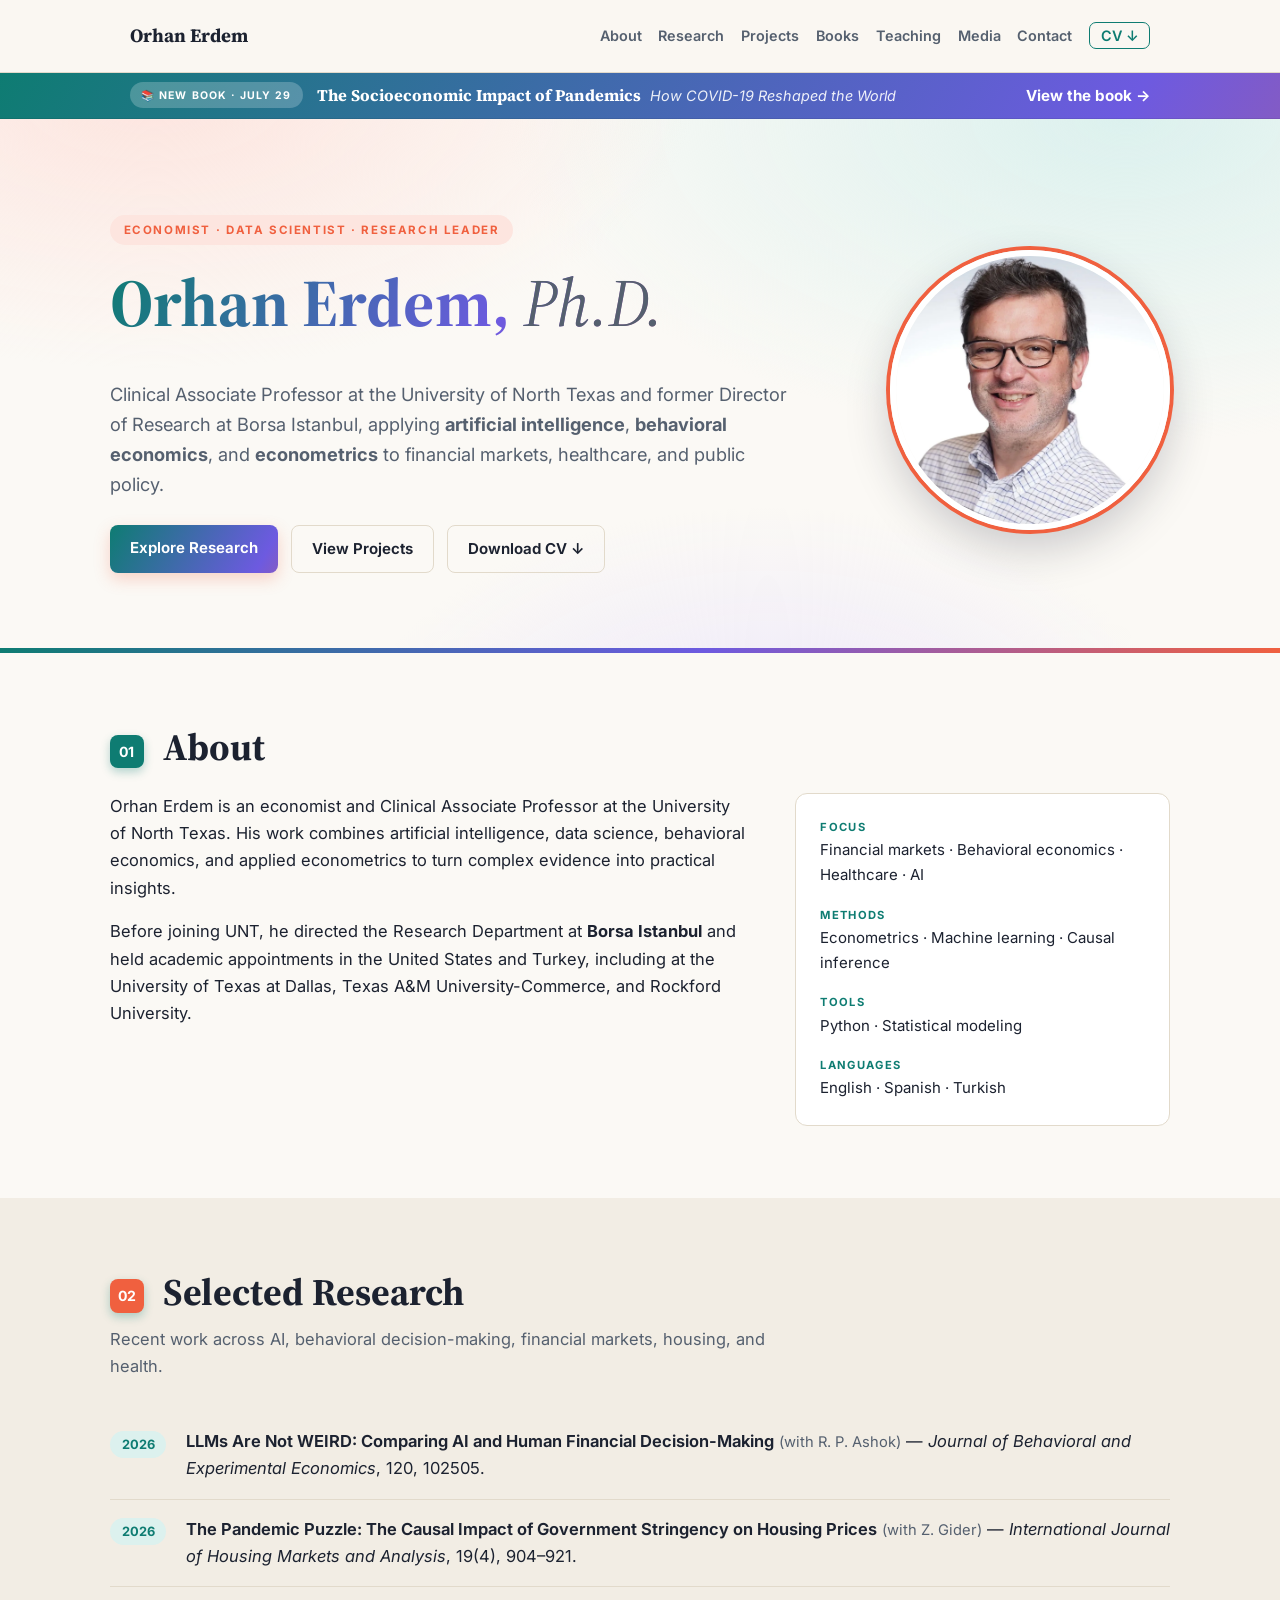
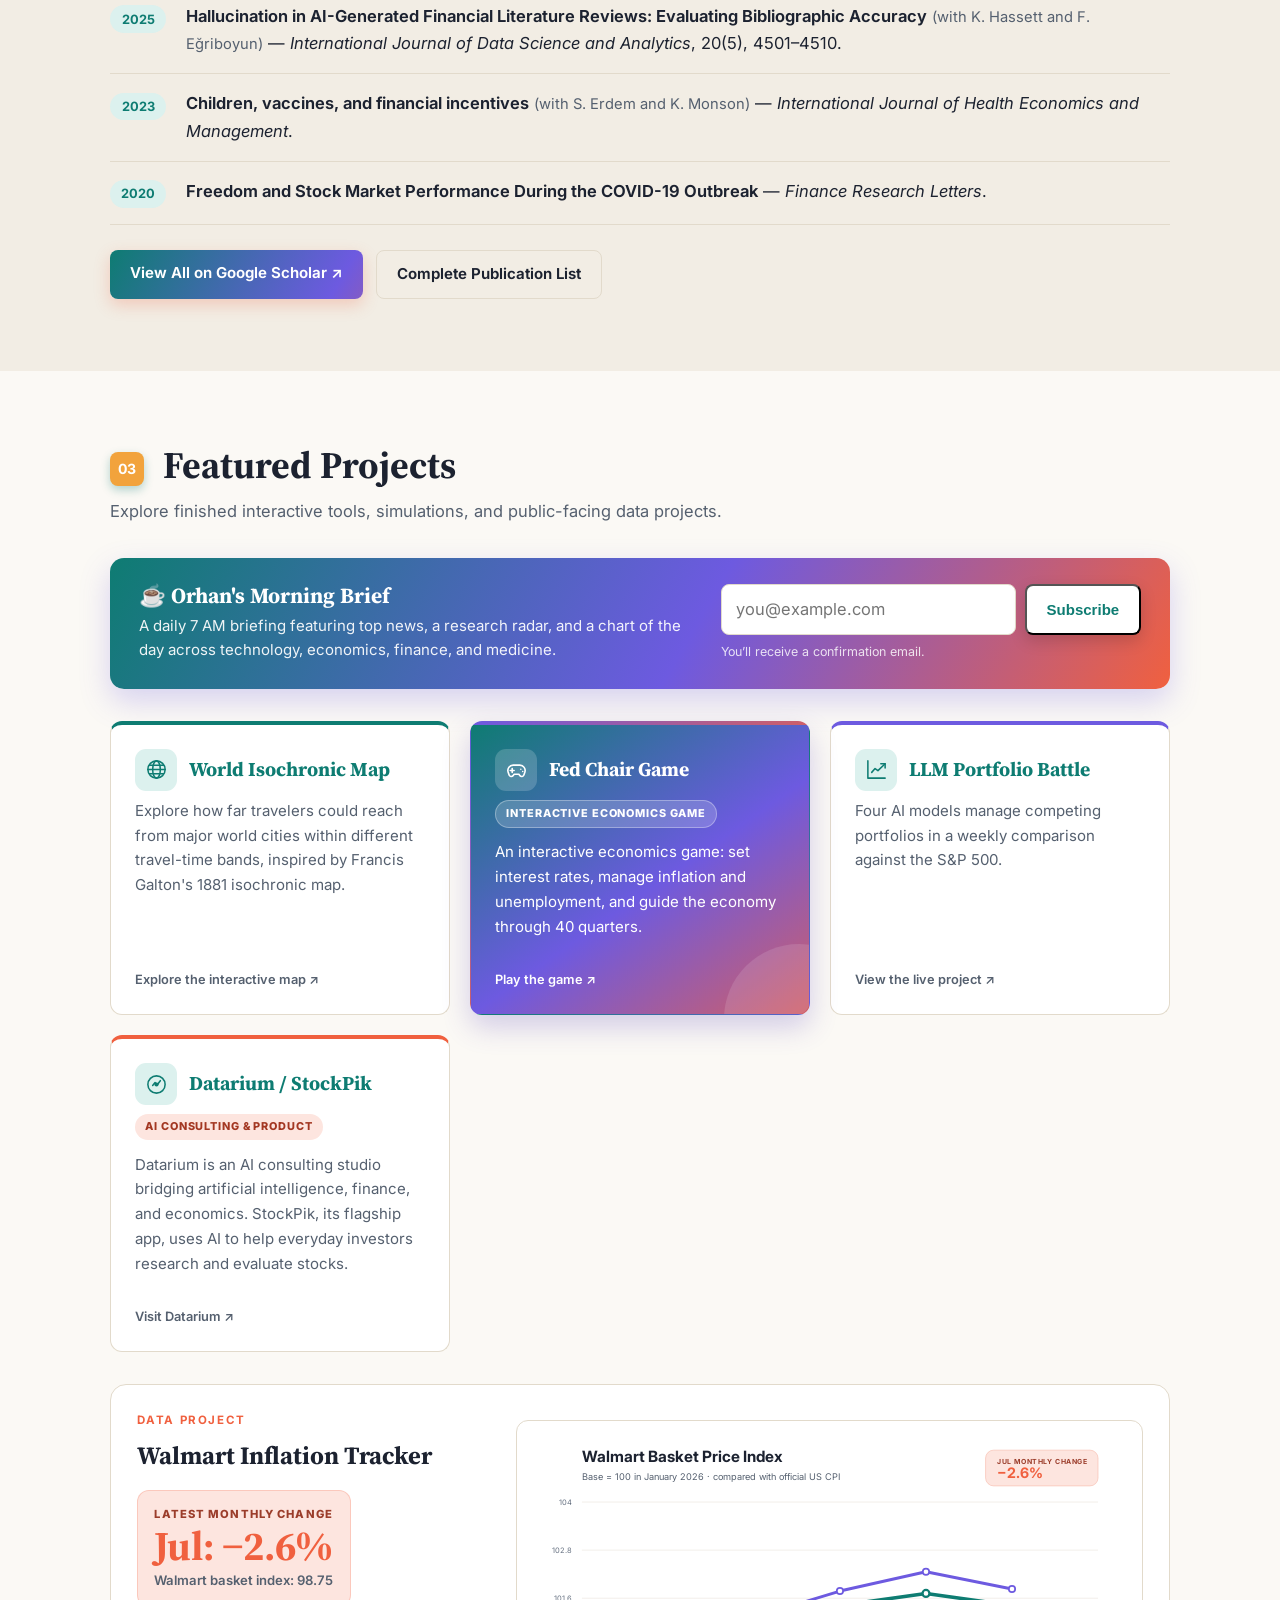
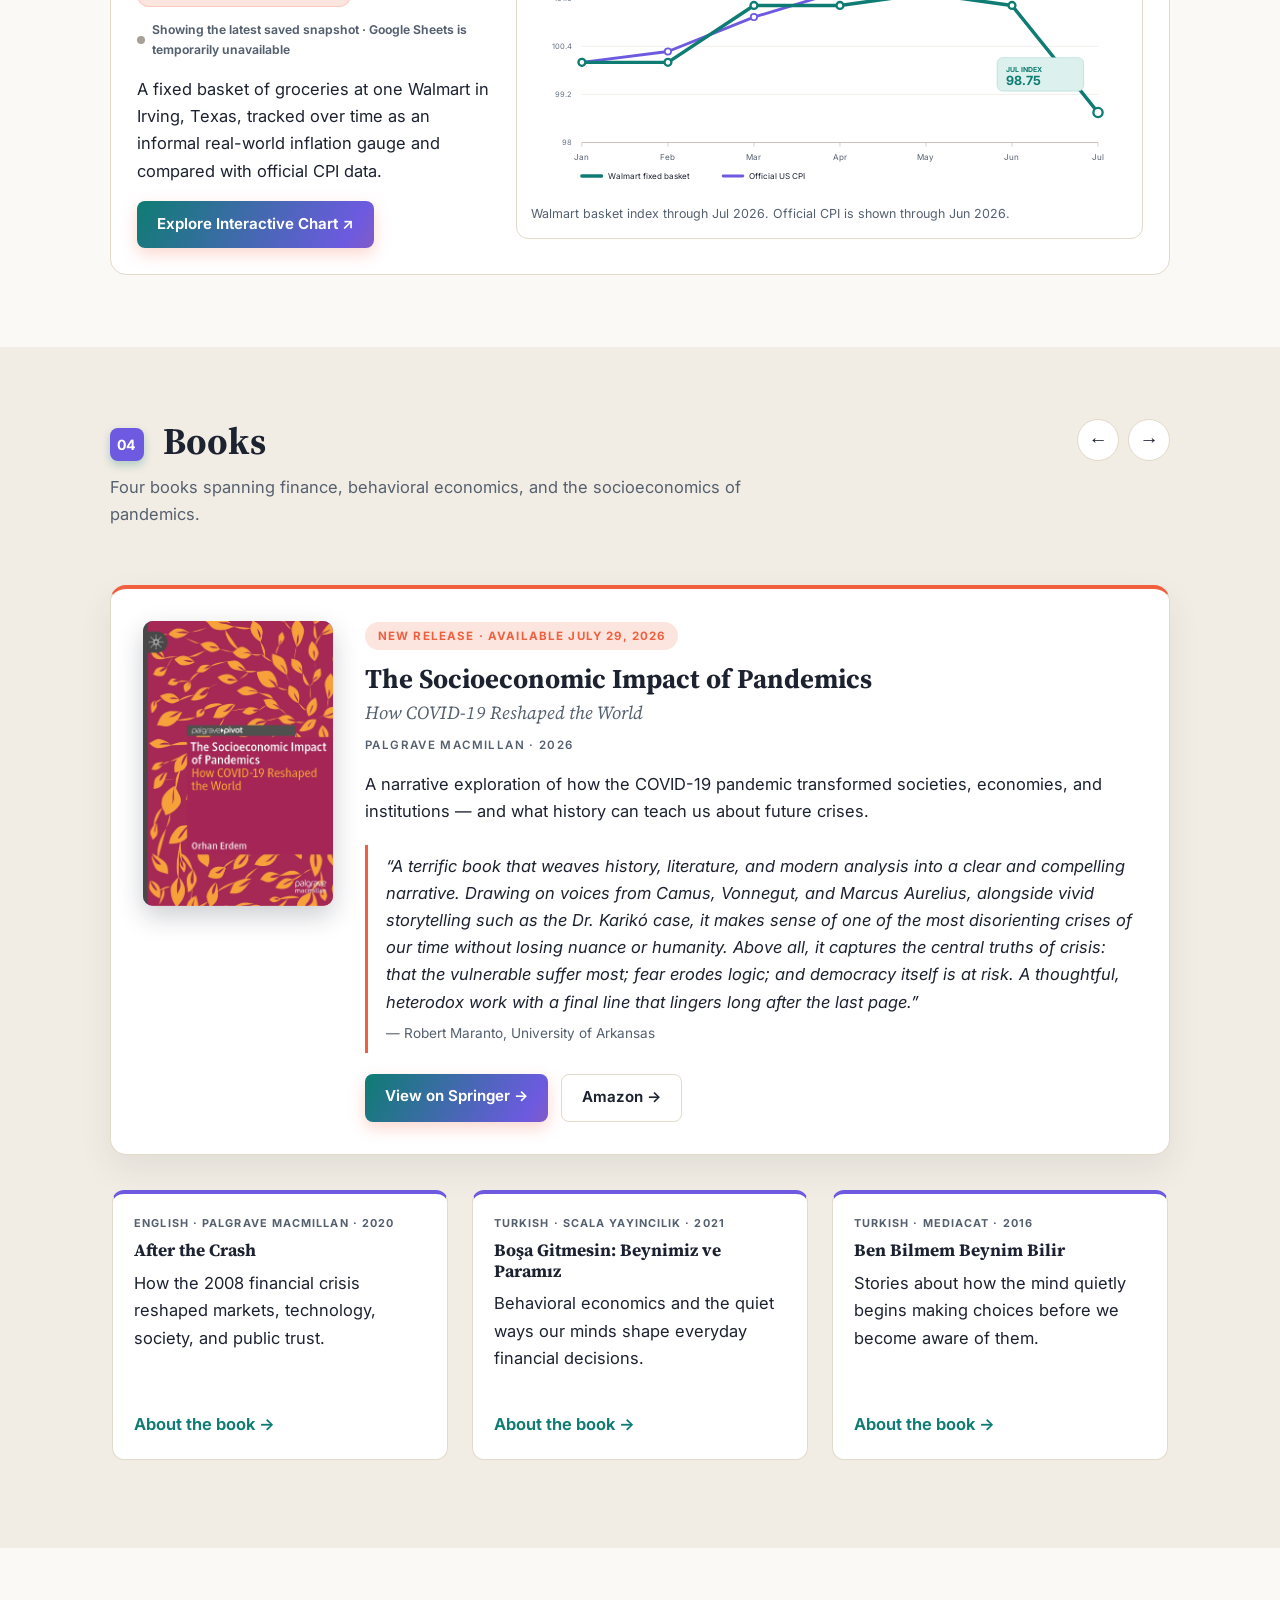
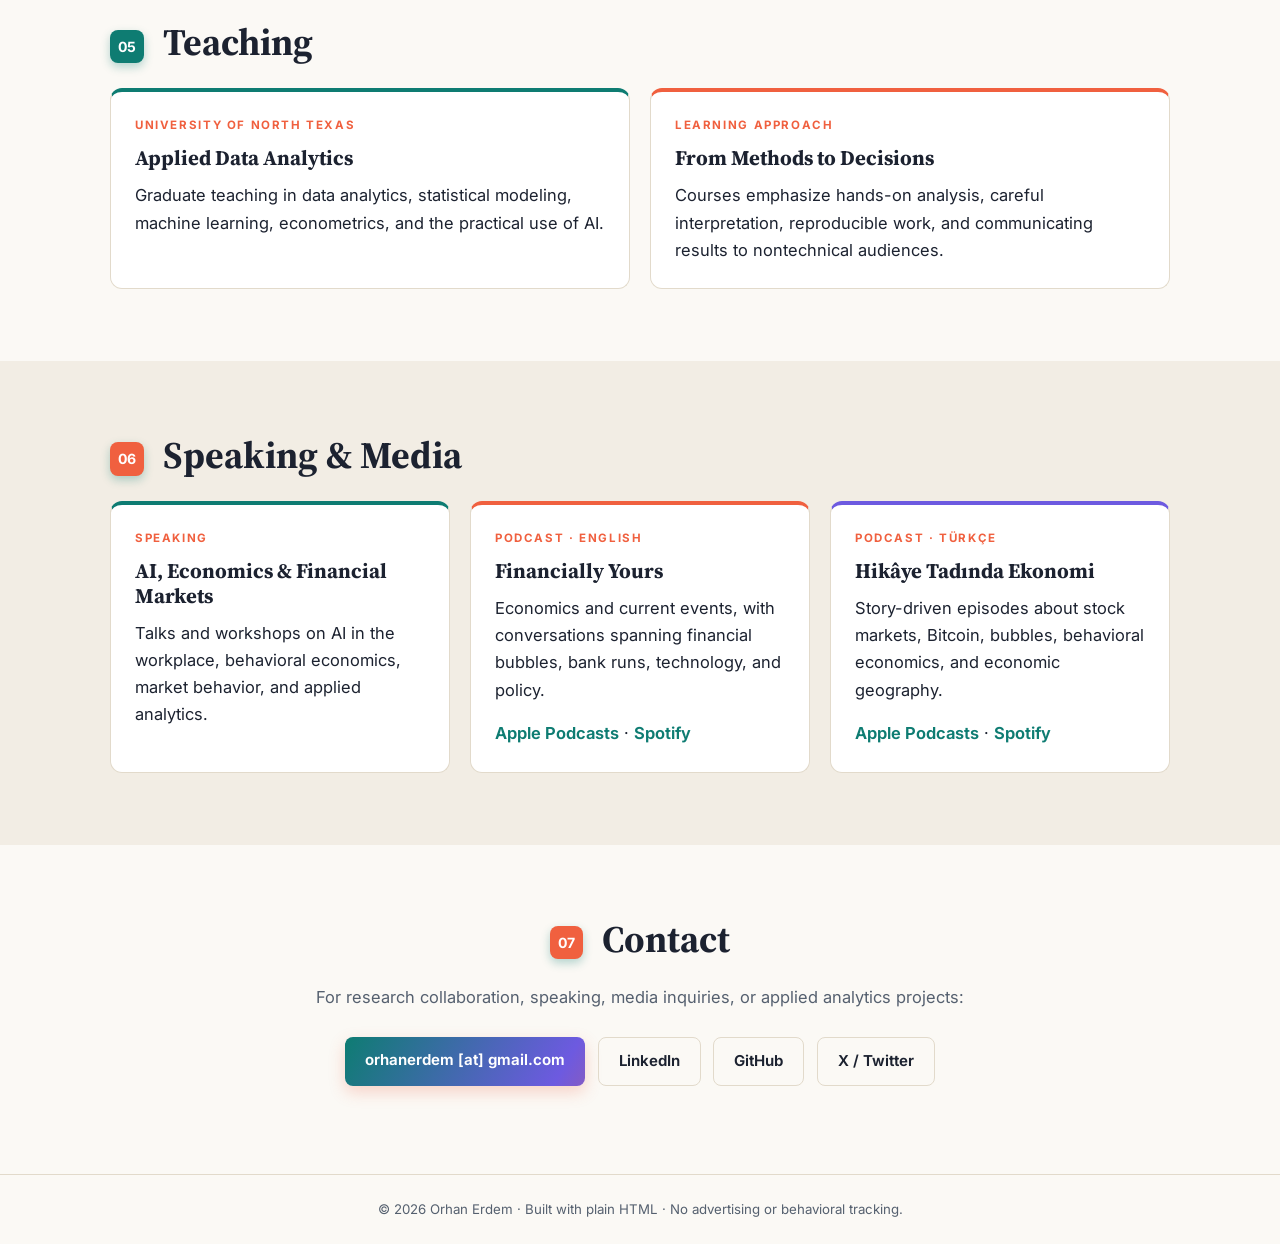
==== index.html @ 0d40e390 "Update index.html" ====
<!DOCTYPE html>

<html lang="en">
<head>
<meta charset="utf-8"/>
<meta content="width=device-width, initial-scale=1.0" name="viewport"/>
<title>Orhan Erdem, Ph.D. | Economist, Data Scientist &amp; Research Leader</title>
<meta content="Orhan Erdem is a Clinical Associate Professor at the University of North Texas and former Director of Research at Borsa Istanbul, applying data science, AI, and behavioral economics to financial markets, healthcare, and public policy." name="description"/>
<link href="https://proforhan.github.io/" rel="canonical"/>
<link href="favicon.svg" rel="icon" type="image/svg+xml"/>
<meta content="#0e7c72" name="theme-color"/>
<!-- Open Graph -->
<meta content="website" property="og:type"/>
<meta content="https://proforhan.github.io/" property="og:url"/>
<meta content="Orhan Erdem, Ph.D. — Economist, Data Scientist &amp; Research Leader" property="og:title"/>
<meta content="New book, The Socioeconomic Impact of Pandemics: How COVID-19 Reshaped the World (Palgrave Macmillan, July 2026). Economist and Clinical Associate Professor at the University of North Texas working across AI, behavioral economics, and financial markets." property="og:description"/>
<meta content="https://proforhan.github.io/images/og-card.jpg" property="og:image"/>
<meta content="1200" property="og:image:width"/>
<meta content="630" property="og:image:height"/>
<meta content="Book cover: The Socioeconomic Impact of Pandemics — How COVID-19 Reshaped the World, by Orhan Erdem" property="og:image:alt"/>
<meta content="Orhan Erdem, Ph.D." property="og:site_name"/>
<!-- Twitter -->
<meta content="summary_large_image" name="twitter:card"/>
<meta content="@drorhanerdem" name="twitter:site"/>
<meta content="Orhan Erdem, Ph.D. — Economist, Data Scientist &amp; Research Leader" name="twitter:title"/>
<meta content="New book, The Socioeconomic Impact of Pandemics: How COVID-19 Reshaped the World (Palgrave Macmillan, July 2026)." name="twitter:description"/>
<meta content="https://proforhan.github.io/images/og-card.jpg" name="twitter:image"/>
<link href="https://fonts.googleapis.com" rel="preconnect"/>
<link crossorigin="" href="https://fonts.gstatic.com" rel="preconnect"/>
<link href="https://fonts.googleapis.com/css2?family=Source+Serif+4:ital,opsz,wght@0,8..60,400;0,8..60,600;0,8..60,700;1,8..60,400&amp;family=Inter:wght@400;500;600;700&amp;display=swap" rel="stylesheet"/>
<link href="style.css?v=20260728-3" rel="stylesheet" />
<script data-goatcounter="https://orhanerdem.goatcounter.com/count" async src="//gc.zgo.at/count.js"></script>
<script type="application/ld+json">
{
  "@context": "https://schema.org",
  "@graph": [
    {
      "@type": "Person",
      "@id": "https://proforhan.github.io/#orhan",
      "name": "Orhan Erdem",
      "honorificSuffix": "Ph.D.",
      "jobTitle": "Clinical Associate Professor",
      "worksFor": { "@type": "CollegeOrUniversity", "name": "University of North Texas" },
      "url": "https://proforhan.github.io/",
      "image": "https://proforhan.github.io/images/headshot.jpg",
      "description": "Economist and data scientist working across artificial intelligence, behavioral economics, and financial markets.",
      "knowsAbout": ["Behavioral economics", "Financial markets", "Data science", "Artificial intelligence", "Econometrics", "Real estate finance"],
      "sameAs": [
        "https://www.linkedin.com/in/drorhanerdem",
        "https://x.com/drorhanerdem",
        "https://github.com/proforhan",
        "https://scholar.google.com/citations?hl=en&user=_TPS6coAAAAJ"
      ]
    },
    {
      "@type": "WebSite",
      "@id": "https://proforhan.github.io/#website",
      "url": "https://proforhan.github.io/",
      "name": "Orhan Erdem, Ph.D.",
      "publisher": { "@id": "https://proforhan.github.io/#orhan" }
    },
    {
      "@type": "Book",
      "name": "The Socioeconomic Impact of Pandemics: How COVID-19 Reshaped the World",
      "author": { "@id": "https://proforhan.github.io/#orhan" },
      "publisher": { "@type": "Organization", "name": "Palgrave Macmillan" },
      "datePublished": "2026-07-29",
      "inLanguage": "en",
      "isbn": "9783032241887",
      "url": "https://link.springer.com/book/9783032241887",
      "image": "https://proforhan.github.io/images/cover.webp",
      "sameAs": "https://www.amazon.com/Socioeconomic-Impact-Pandemics-COVID-19-Reshaped/dp/303224188X/"
    }
  ]
}
</script>
</head>
<body>
<a class="skip-link" href="#main-content">Skip to main content</a>
<header class="site-header">
<nav aria-label="Primary navigation" class="nav">
<a class="nav-brand" href="#top">Orhan Erdem</a>
<button aria-controls="primary-nav" aria-expanded="false" aria-label="Open navigation menu" class="nav-toggle" type="button">☰</button>
<ul class="nav-links" id="primary-nav">
<li><a href="#about">About</a></li>
<li><a href="#research">Research</a></li>
<li><a href="#projects">Projects</a></li>
<li><a href="#books">Books</a></li>
<li><a href="#teaching">Teaching</a></li>
<li><a href="#media">Media</a></li>
<li><a href="#contact">Contact</a></li>
<li><a class="nav-cv" href="Orhan-Erdem-CV.pdf" rel="noopener" target="_blank">CV ↓</a></li>
</ul>
</nav>
</header>
<div class="book-banner-bar">
<a class="book-banner" href="#books">
<span class="book-banner-flag">📚 New book · July 29</span>
<span class="book-banner-text">
<strong>The Socioeconomic Impact of Pandemics</strong>
<span class="book-banner-sub">How COVID-19 Reshaped the World</span>
</span>
<span class="book-banner-cta">View the book →</span>
</a>
</div>
<main id="main-content">
<section class="hero" id="top">
<div class="hero-inner">
<div class="hero-text">
<p class="hero-kicker">Economist · Data Scientist · Research Leader</p>
<h1>Orhan Erdem, <span class="phd">Ph.D.</span></h1>
<p class="hero-sub">
            Clinical Associate Professor at the University of North Texas and former Director of Research at Borsa Istanbul, applying <strong>artificial intelligence</strong>, <strong>behavioral economics</strong>, and <strong>econometrics</strong> to financial markets, healthcare, and public policy.
          </p>
<div class="hero-actions">
<a class="btn btn-primary" href="#research">Explore Research</a>
<a class="btn btn-ghost" href="#projects">View Projects</a>
<a class="btn btn-ghost" href="Orhan-Erdem-CV.pdf" rel="noopener" target="_blank">Download CV ↓</a>
</div>
</div>
<picture>
<source srcset="images/headshot.webp" type="image/webp"/>
<img alt="Portrait of Orhan Erdem" class="hero-photo" height="280" onerror="this.style.display='none'" src="images/headshot.jpg" width="280"/>
</picture>
</div>
</section>
<section class="section" id="about">
<div class="section-inner">
<h2><span class="section-num">01</span> About</h2>
<div class="about-grid">
<div class="about-text">
<p>Orhan Erdem is an economist and Clinical Associate Professor at the University of North Texas. His work combines artificial intelligence, data science, behavioral economics, and applied econometrics to turn complex evidence into practical insights.</p>
<p>Before joining UNT, he directed the Research Department at <strong>Borsa Istanbul</strong> and held academic appointments in the United States and Turkey, including at the University of Texas at Dallas, Texas A&amp;M University-Commerce, and Rockford University.</p>
</div>
<aside aria-label="Professional details" class="about-facts">
<div class="fact"><span class="fact-label">Focus</span><span>Financial markets · Behavioral economics · Healthcare · AI</span></div>
<div class="fact"><span class="fact-label">Methods</span><span>Econometrics · Machine learning · Causal inference</span></div>
<div class="fact"><span class="fact-label">Tools</span><span>Python · Statistical modeling</span></div>
<div class="fact"><span class="fact-label">Languages</span><span>English · Spanish · Turkish</span></div>
</aside>
</div>
</div>
</section>
<section class="section section-alt" id="research">
<div class="section-inner">
<h2><span class="section-num">02</span> Selected Research</h2>
<p class="section-lede">Recent work across AI, behavioral decision-making, financial markets, housing, and health.</p>
<ol class="pub-list">
<li><span class="pub-year">2026</span><div><a class="pub-title" href="https://doi.org/10.1016/j.socec.2025.102505" rel="noopener" target="_blank">LLMs Are Not WEIRD: Comparing AI and Human Financial Decision-Making</a> <span class="pub-authors">(with R. P. Ashok)</span> — <em>Journal of Behavioral and Experimental Economics</em>, 120, 102505.</div></li>
<li><span class="pub-year">2026</span><div><a class="pub-title" href="https://doi.org/10.1108/IJHMA-01-2025-0015" rel="noopener" target="_blank">The Pandemic Puzzle: The Causal Impact of Government Stringency on Housing Prices</a> <span class="pub-authors">(with Z. Gider)</span> — <em>International Journal of Housing Markets and Analysis</em>, 19(4), 904–921.</div></li>
<li><span class="pub-year">2025</span><div><a class="pub-title" href="https://link.springer.com/article/10.1007/s41060-025-00731-0" rel="noopener" target="_blank">Hallucination in AI-Generated Financial Literature Reviews: Evaluating Bibliographic Accuracy</a> <span class="pub-authors">(with K. Hassett and F. Eğriboyun)</span> — <em>International Journal of Data Science and Analytics</em>, 20(5), 4501–4510.</div></li>
<li><span class="pub-year">2023</span><div><a class="pub-title" href="https://link.springer.com/article/10.1007/s10754-023-09343-2" rel="noopener" target="_blank">Children, vaccines, and financial incentives</a> <span class="pub-authors">(with S. Erdem and K. Monson)</span> — <em>International Journal of Health Economics and Management</em>.</div></li>
<li><span class="pub-year">2020</span><div><a class="pub-title" href="https://www.sciencedirect.com/science/article/pii/S1544612320306735?via%3Dihub" rel="noopener" target="_blank">Freedom and Stock Market Performance During the COVID-19 Outbreak</a> — <em>Finance Research Letters</em>.</div></li>
</ol>
<div class="section-actions">
<a class="btn btn-primary" href="https://scholar.google.com/citations?hl=en&amp;user=_TPS6coAAAAJ" rel="noopener" target="_blank">View All on Google Scholar ↗</a>
<a class="btn btn-ghost" href="Orhan-Erdem-CV.pdf" rel="noopener" target="_blank">Complete Publication List</a>
</div>
</div>
</section>
<section class="section" id="projects">
<div class="section-inner">
<h2><span class="section-num">03</span> Featured Projects</h2>
<p class="section-lede">Explore finished interactive tools, simulations, and public-facing data projects.</p>
<div class="subscribe-card">
<div class="subscribe-text">
<h3>☕ Orhan's Morning Brief</h3>
<p>A daily 7 AM briefing featuring top news, a research radar, and a chart of the day across technology, economics, finance, and medicine.</p>
</div>
<a class="btn btn-primary" href="mailto:orhanerdem@gmail.com?subject=Subscribe%20to%20Orhan's%20Morning%20Brief" id="subscribe-cta">Subscribe</a>
</div>
<div aria-label="Featured interactive projects" class="repo-grid" id="repo-grid"></div>
<article class="tracker-card" id="walmart">
  <div class="tracker-copy">
    <p class="eyebrow">Data project</p>
    <h3>Walmart Inflation Tracker</h3>

    <div
      id="walmart-result"
      class="tracker-result"
      role="group"
      aria-label="Latest monthly change: July 2026, negative 2.64 percent"
    >
      <span class="tracker-result-label">Latest monthly change</span>
      <strong id="walmart-latest-change">July: −2.6%</strong>
      <span id="walmart-latest-index" class="tracker-result-detail">
        Walmart basket index: 98.75
      </span>
    </div>

    <p
      id="walmart-sync-status"
      class="tracker-sync-status"
      aria-live="polite"
    >
      Loading the latest data from Google Sheets…
    </p>

    <p>
      A fixed basket of groceries at one Walmart in Irving, Texas, tracked over time
      as an informal real-world inflation gauge and compared with official CPI data.
    </p>

    <a
      class="btn btn-primary"
      href="https://docs.google.com/spreadsheets/d/e/2PACX-1vQhdq30a-BoalCItw-ZlbBAHyrrx2US1Lu98C1HMhjFxOuRQVs7cEHi5qe24HvMx83zyEOPzpkRgyO1/pubchart?oid=271917230&amp;format=interactive"
      rel="noopener"
      target="_blank"
    >
      Explore Interactive Chart ↗
    </a>
  </div>

  <figure class="data-card tracker-static-chart">
    <svg id="walmart-chart" class="tracker-chart-svg" xmlns="http://www.w3.org/2000/svg" viewBox="0 0 1040 620" role="img" aria-labelledby="chart-title chart-desc">
<title id="chart-title">Walmart Basket Price Index and US CPI</title>
<desc id="chart-desc">The Walmart basket index is compared with the official US CPI index from January 2026. The Walmart index falls to 98.75 in July, a monthly decline of 2.64 percent.</desc>
<rect width="100%" height="100%" rx="24" fill="#ffffff"/>
<text x="90" y="48" font-family="Inter, Arial, sans-serif" font-size="27" font-weight="700" fill="#1c2230">Walmart Basket Price Index</text>
<text x="90" y="80" font-family="Inter, Arial, sans-serif" font-size="16" fill="#55606f">Base = 100 in January 2026 · compared with official US CPI</text>
<rect x="790" y="28" width="195" height="62" rx="14" fill="#fde5df" stroke="#f7b6a6"/>
<text x="810" y="52" font-family="Inter, Arial, sans-serif" font-size="12" font-weight="700" letter-spacing="1" fill="#9b3d2b">JULY MONTHLY CHANGE</text>
<text x="810" y="77" font-family="Source Serif 4, Georgia, serif" font-size="25" font-weight="700" fill="#f0603f">−2.64%</text>
<line x1="90" y1="535.0" x2="985" y2="535.0" stroke="#e9e3da" stroke-width="1"/>
<text x="72" y="540.0" text-anchor="end" font-family="Inter, Arial, sans-serif" font-size="13" fill="#687383">98</text>
<line x1="90" y1="453.0" x2="985" y2="453.0" stroke="#e9e3da" stroke-width="1"/>
<text x="72" y="458.0" text-anchor="end" font-family="Inter, Arial, sans-serif" font-size="13" fill="#687383">99</text>
<line x1="90" y1="371.0" x2="985" y2="371.0" stroke="#cfc7ba" stroke-width="2"/>
<text x="72" y="376.0" text-anchor="end" font-family="Inter, Arial, sans-serif" font-size="13" fill="#687383">100</text>
<line x1="90" y1="289.0" x2="985" y2="289.0" stroke="#e9e3da" stroke-width="1"/>
<text x="72" y="294.0" text-anchor="end" font-family="Inter, Arial, sans-serif" font-size="13" fill="#687383">101</text>
<line x1="90" y1="207.0" x2="985" y2="207.0" stroke="#e9e3da" stroke-width="1"/>
<text x="72" y="212.0" text-anchor="end" font-family="Inter, Arial, sans-serif" font-size="13" fill="#687383">102</text>
<line x1="90" y1="125.0" x2="985" y2="125.0" stroke="#e9e3da" stroke-width="1"/>
<text x="72" y="130.0" text-anchor="end" font-family="Inter, Arial, sans-serif" font-size="13" fill="#687383">103</text>
<line x1="90.0" y1="535" x2="90.0" y2="542" stroke="#b9b1a6"/>
<text x="90.0" y="565" text-anchor="middle" font-family="Inter, Arial, sans-serif" font-size="14" fill="#55606f">Jan</text>
<line x1="239.2" y1="535" x2="239.2" y2="542" stroke="#b9b1a6"/>
<text x="239.2" y="565" text-anchor="middle" font-family="Inter, Arial, sans-serif" font-size="14" fill="#55606f">Feb</text>
<line x1="388.3" y1="535" x2="388.3" y2="542" stroke="#b9b1a6"/>
<text x="388.3" y="565" text-anchor="middle" font-family="Inter, Arial, sans-serif" font-size="14" fill="#55606f">Mar</text>
<line x1="537.5" y1="535" x2="537.5" y2="542" stroke="#b9b1a6"/>
<text x="537.5" y="565" text-anchor="middle" font-family="Inter, Arial, sans-serif" font-size="14" fill="#55606f">Apr</text>
<line x1="686.7" y1="535" x2="686.7" y2="542" stroke="#b9b1a6"/>
<text x="686.7" y="565" text-anchor="middle" font-family="Inter, Arial, sans-serif" font-size="14" fill="#55606f">May</text>
<line x1="835.8" y1="535" x2="835.8" y2="542" stroke="#b9b1a6"/>
<text x="835.8" y="565" text-anchor="middle" font-family="Inter, Arial, sans-serif" font-size="14" fill="#55606f">Jun</text>
<line x1="985.0" y1="535" x2="985.0" y2="542" stroke="#b9b1a6"/>
<text x="985.0" y="565" text-anchor="middle" font-family="Inter, Arial, sans-serif" font-size="14" fill="#55606f">Jul</text>
<line x1="90" y1="535" x2="985" y2="535" stroke="#aaa197"/>
<path d="M 90.0 371.0 L 239.2 348.9 L 388.3 278.3 L 537.5 225.0 L 686.7 185.7 L 835.8 220.9" fill="none" stroke="#6d5ae0" stroke-width="5" stroke-linecap="round" stroke-linejoin="round"/>
<path d="M 90.0 371.0 L 239.2 371.0 L 388.3 254.6 L 537.5 254.6 L 686.7 230.0 L 835.8 254.6 L 985.0 473.5" fill="none" stroke="#0e7c72" stroke-width="6" stroke-linecap="round" stroke-linejoin="round"/>
<circle cx="90.0" cy="371.0" r="5.5" fill="#fff" stroke="#6d5ae0" stroke-width="3"/>
<circle cx="239.2" cy="348.9" r="5.5" fill="#fff" stroke="#6d5ae0" stroke-width="3"/>
<circle cx="388.3" cy="278.3" r="5.5" fill="#fff" stroke="#6d5ae0" stroke-width="3"/>
<circle cx="537.5" cy="225.0" r="5.5" fill="#fff" stroke="#6d5ae0" stroke-width="3"/>
<circle cx="686.7" cy="185.7" r="5.5" fill="#fff" stroke="#6d5ae0" stroke-width="3"/>
<circle cx="835.8" cy="220.9" r="5.5" fill="#fff" stroke="#6d5ae0" stroke-width="3"/>
<circle cx="90.0" cy="371.0" r="6" fill="#fff" stroke="#0e7c72" stroke-width="4"/>
<circle cx="239.2" cy="371.0" r="6" fill="#fff" stroke="#0e7c72" stroke-width="4"/>
<circle cx="388.3" cy="254.6" r="6" fill="#fff" stroke="#0e7c72" stroke-width="4"/>
<circle cx="537.5" cy="254.6" r="6" fill="#fff" stroke="#0e7c72" stroke-width="4"/>
<circle cx="686.7" cy="230.0" r="6" fill="#fff" stroke="#0e7c72" stroke-width="4"/>
<circle cx="835.8" cy="254.6" r="6" fill="#fff" stroke="#0e7c72" stroke-width="4"/>
<circle cx="985.0" cy="473.5" r="8" fill="#fff" stroke="#0e7c72" stroke-width="4"/>
<line x1="978.0" y1="466.5" x2="910.0" y2="415.5" stroke="#0e7c72" stroke-width="2"/>
<rect x="775.0" y="370.5" width="150" height="58" rx="10" fill="#dcf1ee" stroke="#a4d6d0"/>
<text x="790.0" y="395.5" font-family="Inter, Arial, sans-serif" font-size="12" font-weight="700" fill="#0e7c72">JULY INDEX</text>
<text x="790.0" y="418.5" font-family="Source Serif 4, Georgia, serif" font-size="22" font-weight="700" fill="#0e7c72">98.75</text>
<line x1="90" y1="593" x2="124" y2="593" stroke="#0e7c72" stroke-width="6" stroke-linecap="round"/>
<text x="135" y="598" font-family="Inter, Arial, sans-serif" font-size="14" fill="#1c2230">Walmart fixed basket</text>
<line x1="335" y1="593" x2="369" y2="593" stroke="#6d5ae0" stroke-width="5" stroke-linecap="round"/>
<text x="380" y="598" font-family="Inter, Arial, sans-serif" font-size="14" fill="#1c2230">Official US CPI</text>
<text x="985" y="598" text-anchor="end" font-family="Inter, Arial, sans-serif" font-size="12" fill="#687383">Official CPI available through June</text>
</svg>
    <figcaption id="walmart-chart-caption">
      Walmart basket index versus official CPI. Official CPI is shown through June 2026.
    </figcaption>
  </figure>
</article>
</div>
</section>
<section class="section section-alt" id="books">
<div class="section-inner">
<div class="section-heading-row">
<div>
<h2><span class="section-num">04</span> Books</h2>
<p class="section-lede">Four books spanning finance, behavioral economics, and the socioeconomics of pandemics.</p>
</div>
<div aria-label="Book carousel controls" class="carousel-controls">
<button aria-label="Show previous books" class="carousel-btn" id="books-prev" type="button">←</button>
<button aria-label="Show next books" class="carousel-btn" id="books-next" type="button">→</button>
</div>
</div>
<article class="book-hero" id="book-launch">
<div class="book-hero-cover">
<img alt="Book cover: The Socioeconomic Impact of Pandemics" height="1168" onerror="this.style.display='none'; this.parentElement.classList.add('cover-missing');" src="images/cover.webp" width="827"/>
<span class="cover-fallback">Cover<br/>coming soon</span>
</div>
<div class="book-hero-body">
<p class="book-hero-flag">New release · Available July 29, 2026</p>
<h3 class="book-hero-title">The Socioeconomic Impact of Pandemics</h3>
<p class="book-hero-sub">How COVID-19 Reshaped the World</p>
<p class="book-hero-meta">Palgrave Macmillan · 2026</p>
<p class="book-hero-desc">A narrative exploration of how the COVID-19 pandemic transformed societies, economies, and institutions — and what history can teach us about future crises.</p>
<blockquote class="book-hero-quote">
“A terrific book that weaves history, literature, and modern analysis into a clear and compelling narrative. Drawing on voices from Camus, Vonnegut, and Marcus Aurelius, alongside vivid storytelling such as the Dr. Karikó case, it makes sense of one of the most disorienting crises of our time without losing nuance or humanity. Above all, it captures the central truths of crisis: that the vulnerable suffer most; fear erodes logic; and democracy itself is at risk. A thoughtful, heterodox work with a final line that lingers long after the last page.”
<cite>— Robert Maranto, University of Arkansas</cite>
</blockquote>
<div class="book-hero-actions">
<a class="btn btn-primary" href="https://link.springer.com/book/9783032241887" rel="noopener" target="_blank">View on Springer →</a>
<a class="btn btn-ghost" href="https://www.amazon.com/Socioeconomic-Impact-Pandemics-COVID-19-Reshaped/dp/303224188X/" rel="noopener" target="_blank">Amazon →</a>
</div>
</div>
</article>
<div aria-label="Books by Orhan Erdem" class="book-carousel" id="book-carousel" tabindex="0">
<article class="book-card">
<p class="book-lang">English · Palgrave Macmillan · 2020</p>
<h3>After the Crash</h3>
<p>How the 2008 financial crisis reshaped markets, technology, society, and public trust.</p>
<a class="text-link" href="https://link.springer.com/book/10.1007/978-3-030-43343-7" rel="noopener" target="_blank">About the book →</a>
</article>
<article class="book-card">
<p class="book-lang">Turkish · Scala Yayıncılık · 2021</p>
<h3>Boşa Gitmesin: Beynimiz ve Paramız</h3>
<p>Behavioral economics and the quiet ways our minds shape everyday financial decisions.</p>
<a class="text-link" href="https://www.kitapyurdu.com/kitap/bosa-gitmesin-beynimiz-ve-paramiz/581671.html" rel="noopener" target="_blank">About the book →</a>
</article>
<article class="book-card">
<p class="book-lang">Turkish · MediaCat · 2016</p>
<h3>Ben Bilmem Beynim Bilir</h3>
<p>Stories about how the mind quietly begins making choices before we become aware of them.</p>
<a class="text-link" href="https://www.kitapyurdu.com/kitap/ben-bilmem-beynim-bilir/378238.html" rel="noopener" target="_blank">About the book →</a>
</article>
</div>
</div>
</section>
<section class="section" id="teaching">
<div class="section-inner">
<h2><span class="section-num">05</span> Teaching</h2>
<div class="feature-grid">
<article class="feature-card">
<p class="eyebrow">University of North Texas</p>
<h3>Applied Data Analytics</h3>
<p>Graduate teaching in data analytics, statistical modeling, machine learning, econometrics, and the practical use of AI.</p>
</article>
<article class="feature-card">
<p class="eyebrow">Learning approach</p>
<h3>From Methods to Decisions</h3>
<p>Courses emphasize hands-on analysis, careful interpretation, reproducible work, and communicating results to nontechnical audiences.</p>
</article>
</div>
</div>
</section>
<section class="section section-alt" id="media">
<div class="section-inner">
<h2><span class="section-num">06</span> Speaking &amp; Media</h2>
<div class="feature-grid feature-grid-three">
<article class="feature-card">
<p class="eyebrow">Speaking</p>
<h3>AI, Economics &amp; Financial Markets</h3>
<p>Talks and workshops on AI in the workplace, behavioral economics, market behavior, and applied analytics.</p>
</article>
<article class="feature-card">
<p class="eyebrow">Podcast · English</p>
<h3>Financially Yours</h3>
<p>Economics and current events, with conversations spanning financial bubbles, bank runs, technology, and policy.</p>
<p><a class="text-link" href="https://podcasts.apple.com/us/podcast/financially-yours/id1669079939" rel="noopener" target="_blank">Apple Podcasts</a> · <a class="text-link" href="https://open.spotify.com/show/774xxWK5tZqtGZZ5qH9wdf" rel="noopener" target="_blank">Spotify</a></p>
</article>
<article class="feature-card">
<p class="eyebrow">Podcast · Türkçe</p>
<h3>Hikâye Tadında Ekonomi</h3>
<p>Story-driven episodes about stock markets, Bitcoin, bubbles, behavioral economics, and economic geography.</p>
<p><a class="text-link" href="https://podcasts.apple.com/us/podcast/hik%C3%A2ye-tad%C4%B1nda-ekonomi/id1545020195" rel="noopener" target="_blank">Apple Podcasts</a> · <a class="text-link" href="https://open.spotify.com/show/3VFmas57TCjEBLqHa6nE2p" rel="noopener" target="_blank">Spotify</a></p>
</article>
</div>
</div>
</section>
<section class="section section-contact" id="contact">
<div class="section-inner">
<h2><span class="section-num">07</span> Contact</h2>
<p class="contact-lede">For research collaboration, speaking, media inquiries, or applied analytics projects:</p>
<div class="contact-links">
<a class="btn btn-primary" data-domain="gmail.com" data-user="orhanerdem" id="contact-email">orhanerdem [at] gmail.com</a>
<a class="btn btn-ghost" href="https://www.linkedin.com/in/drorhanerdem" rel="noopener" target="_blank">LinkedIn</a>
<a class="btn btn-ghost" href="https://github.com/proforhan" rel="noopener" target="_blank">GitHub</a>
<a class="btn btn-ghost" href="https://x.com/drorhanerdem" rel="noopener" target="_blank">X / Twitter</a>
</div>
</div>
</section>
</main>
<footer class="site-footer">
<p>© <span id="year"></span> Orhan Erdem · Built with plain HTML · No advertising or behavioral tracking.</p>
</footer>
<script src="script.js?v=20260726-6"></script>
</body>
</html>
---- style.css ----
:root {
  --bg: #fbf9f5;
  --bg-alt: #f2ede4;
  --ink: #1c2230;
  --ink-soft: #55606f;
  --accent: #0e7c72;
  --accent-soft: #dcf1ee;
  --coral: #f0603f;
  --coral-soft: #fde5df;
  --gold: #f2a33c;
  --violet: #6d5ae0;
  --violet-soft: #ece7fb;
  --grad: linear-gradient(120deg, #0e7c72 0%, #6d5ae0 55%, #f0603f 100%);
  --rule: #e2dacb;
  --card: #fff;
  --serif: "Source Serif 4", Georgia, serif;
  --sans: "Inter", -apple-system, "Segoe UI", sans-serif;
  --maxw: 1060px;
  --header-height: 72px;
}

* { box-sizing: border-box; }
html { scroll-behavior: smooth; }
body { margin: 0; font-family: var(--sans); font-size: 16.5px; line-height: 1.65; color: var(--ink); background: var(--bg); }
h1, h2, h3 { font-family: var(--serif); line-height: 1.18; margin: 0 0 .55em; }
a { color: var(--accent); }
p { margin: 0 0 1em; }
section[id] { scroll-margin-top: calc(var(--header-height) + 1rem); }

.skip-link { position: fixed; left: 1rem; top: -5rem; z-index: 100; padding: .7rem 1rem; border-radius: 8px; background: var(--ink); color: white; text-decoration: none; }
.skip-link:focus { top: 1rem; }
:focus-visible { outline: 3px solid var(--gold); outline-offset: 3px; }

.site-header { position: sticky; top: 0; z-index: 50; background: rgba(250,247,242,.94); backdrop-filter: blur(9px); border-bottom: 1px solid var(--rule); }
.nav { max-width: var(--maxw); min-height: var(--header-height); margin: 0 auto; padding: .75rem 1.25rem; display: flex; align-items: center; justify-content: space-between; gap: 1rem; }
.nav-brand { font-family: var(--serif); font-weight: 700; font-size: 1.18rem; color: var(--ink); text-decoration: none; white-space: nowrap; }
.nav-links { display: flex; align-items: center; gap: 1.05rem; list-style: none; margin: 0; padding: 0; }
.nav-links a { color: var(--ink-soft); text-decoration: none; font-size: .9rem; font-weight: 600; }
.nav-links a:hover { color: var(--accent); }
.nav-links a.nav-cv { color: var(--accent); border: 1.5px solid var(--accent); border-radius: 7px; padding: .25rem .65rem; }
.nav-links a.nav-cv:hover { background: var(--accent); color: white; }
.nav-toggle { display: none; background: transparent; border: 1px solid var(--rule); border-radius: 7px; font-size: 1.2rem; padding: .3rem .65rem; cursor: pointer; color: var(--ink); }

.hero { padding: 6rem 1.25rem 5rem; position: relative; overflow: hidden; background: radial-gradient(900px 460px at 12% -5%, var(--coral-soft), transparent 60%), radial-gradient(1000px 520px at 88% 0%, var(--accent-soft), transparent 62%), radial-gradient(700px 420px at 60% 120%, var(--violet-soft), transparent 60%), var(--bg); }
.hero::before { content: ""; position: absolute; inset: auto 0 0; height: 5px; background: var(--grad); }
.hero-inner { max-width: var(--maxw); margin: 0 auto; display: flex; align-items: center; gap: 3.5rem; }
.hero-text { flex: 1; }
.hero-photo { width: 280px; height: 280px; object-fit: cover; border-radius: 50%; border: 6px solid white; box-shadow: 0 0 0 4px var(--coral), 0 18px 45px rgba(28,34,48,.22); flex-shrink: 0; }
.hero-kicker, .eyebrow { text-transform: uppercase; letter-spacing: .14em; font-size: .72rem; font-weight: 700; color: var(--coral); }
.hero-kicker { display: inline-block; background: var(--coral-soft); padding: .35rem .85rem; border-radius: 99px; margin-bottom: 1.1rem; }
.hero h1 { font-size: clamp(2.6rem, 6vw, 4.2rem); font-weight: 700; background: var(--grad); -webkit-background-clip: text; background-clip: text; color: transparent; }
.hero .phd { font-weight: 400; font-style: italic; -webkit-text-fill-color: var(--ink-soft); color: var(--ink-soft); }
.hero-sub { max-width: 680px; font-size: 1.14rem; color: var(--ink-soft); margin-top: 1rem; }
.hero-actions, .section-actions, .contact-links { display: flex; gap: .8rem; flex-wrap: wrap; margin-top: 1.6rem; }

.btn { display: inline-block; padding: .68rem 1.25rem; border-radius: 8px; text-decoration: none; font-weight: 650; font-size: .94rem; transition: transform .15s, box-shadow .15s, background-position .4s; }
.btn:hover { transform: translateY(-2px); }
.btn-primary { background: var(--grad); background-size: 160% 160%; color: white; box-shadow: 0 6px 16px rgba(240,96,63,.25); }
.btn-primary:hover { background-position: 100% 0; box-shadow: 0 10px 25px rgba(109,90,224,.34); }
.btn-ghost { border: 1.5px solid var(--rule); color: var(--ink); background: transparent; }
.btn-ghost:hover { border-color: var(--coral); color: var(--coral); }

.section { padding: 4.5rem 1.25rem; }
.section-alt { background: var(--bg-alt); }
.section-inner { max-width: var(--maxw); margin: 0 auto; }
.section h2 { font-size: clamp(1.75rem, 3.5vw, 2.35rem); margin-bottom: 1.45rem; }
.section-num { display: inline-block; font-family: var(--sans); font-size: .88rem; font-weight: 700; color: white; background: var(--accent); vertical-align: middle; margin-right: .7rem; width: 2.1rem; height: 2.1rem; line-height: 2.1rem; text-align: center; border-radius: 8px; box-shadow: 0 4px 10px rgba(14,124,114,.3); }
#research .section-num, #contact .section-num { background: var(--coral); }
#projects .section-num { background: var(--gold); }
#books .section-num { background: var(--violet); }
#media .section-num { background: var(--coral); }
.section-lede { color: var(--ink-soft); margin-top: -.75rem; margin-bottom: 2rem; max-width: 70ch; }
.text-link { font-weight: 650; text-decoration: none; }
.text-link:hover { text-decoration: underline; }

.about-grid { display: grid; grid-template-columns: 1.7fr 1fr; gap: 3rem; align-items: start; }
.about-facts { background: var(--card); border: 1px solid var(--rule); border-radius: 12px; padding: 1.5rem; display: grid; gap: 1.1rem; }
.fact { display: grid; gap: .12rem; font-size: .94rem; }
.fact-label { text-transform: uppercase; letter-spacing: .12em; font-size: .7rem; font-weight: 700; color: var(--accent); }

.pub-list { list-style: none; margin: 0; padding: 0; }
.pub-list li { display: flex; gap: 1.25rem; padding: 1rem 0; border-bottom: 1px solid var(--rule); align-items: baseline; }
.pub-year { font-weight: 700; color: var(--accent); min-width: 3.5rem; font-size: .8rem; text-align: center; background: var(--accent-soft); border-radius: 99px; padding: .2rem 0; align-self: flex-start; margin-top: .15rem; }
.pub-title { font-weight: 650; }
.pub-authors { color: var(--ink-soft); font-size: .92rem; }

.subscribe-card { display: flex; align-items: center; justify-content: space-between; gap: 1.5rem; flex-wrap: wrap; margin-bottom: 2rem; padding: 1.6rem 1.8rem; border-radius: 14px; color: white; background: var(--grad); box-shadow: 0 12px 30px rgba(109,90,224,.25); }
.subscribe-text { flex: 1; min-width: 250px; }
.subscribe-card h3 { color: white; font-size: 1.35rem; margin-bottom: .3rem; }
.subscribe-card p { color: rgba(255,255,255,.92); margin: 0; font-size: .94rem; }
.subscribe-card .btn-primary { background: white; color: var(--accent); box-shadow: 0 6px 16px rgba(0,0,0,.15); }
.subscribe-cta-wrap { display: flex; flex-direction: column; gap: .45rem; min-width: 250px; }
.subscribe-form { display: flex; gap: .55rem; flex-wrap: wrap; }
.subscribe-form input { flex: 1; min-width: 190px; padding: .68rem .9rem; border-radius: 8px; border: 1px solid var(--rule); font: inherit; }
.subscribe-note { font-size: .78rem !important; color: rgba(255,255,255,.82) !important; }

.repo-grid { display: grid; grid-template-columns: repeat(3, minmax(0, 1fr)); gap: 1.25rem; align-items: stretch; }
.repo-card, .feature-card { background: var(--card); border: 1px solid var(--rule); border-top: 4px solid var(--accent); border-radius: 12px; padding: 1.5rem; color: var(--ink); }
.repo-card { text-decoration: none; display: flex; flex-direction: column; min-width: 0; height: 100%; transition: transform .15s, box-shadow .15s; }
.repo-card:hover { transform: translateY(-3px); box-shadow: 0 10px 26px rgba(31,35,40,.12); }
.repo-card:nth-child(2n) { border-top-color: var(--coral); }
.repo-card:nth-child(3n) { border-top-color: var(--violet); }
.repo-head { display: flex; align-items: center; gap: .75rem; margin-bottom: .5rem; }
.repo-icon { flex-shrink: 0; width: 42px; height: 42px; border-radius: 11px; display: inline-flex; align-items: center; justify-content: center; color: var(--accent); background: var(--accent-soft); }
.repo-icon svg { width: 23px; height: 23px; }
.repo-name { font-family: var(--serif); font-weight: 700; font-size: 1.23rem; color: var(--accent); }
.repo-desc { color: var(--ink-soft); font-size: .94rem; flex: 1; }
.repo-meta { display: flex; gap: 1rem; font-size: .8rem; font-weight: 600; color: var(--ink-soft); margin-top: .9rem; flex-wrap: wrap; }
.project-tag { align-self: flex-start; margin: .05rem 0 .8rem; padding: .25rem .65rem; border-radius: 999px; background: var(--coral-soft); color: #a33722; font-size: .68rem; font-weight: 800; letter-spacing: .08em; text-transform: uppercase; }
.repo-card-game { position: relative; overflow: hidden; border-color: transparent; border-top-color: transparent !important; background: linear-gradient(145deg, #0e7c72 0%, #6d5ae0 55%, #f0603f 115%); box-shadow: 0 12px 28px rgba(83,63,184,.24); }
.repo-card-game::after { content: ""; position: absolute; width: 150px; height: 150px; right: -65px; bottom: -80px; border-radius: 50%; background: rgba(255,255,255,.12); pointer-events: none; }
.repo-card-game:hover { box-shadow: 0 18px 36px rgba(83,63,184,.34); }
.repo-card-game .repo-name, .repo-card-game .repo-desc, .repo-card-game .repo-meta { color: #fff; }
.repo-card-game .repo-icon { color: #fff; background: rgba(255,255,255,.18); }
.repo-card-game .project-tag { color: #fff; background: rgba(255,255,255,.18); border: 1px solid rgba(255,255,255,.32); }

.repo-loading, .repo-error { color: var(--ink-soft); font-style: italic; }

.tracker-card { margin-top: 2rem; padding: 1.6rem; border-radius: 16px; background: var(--card); border: 1px solid var(--rule); display: grid; grid-template-columns: minmax(260px,.85fr) minmax(0,1.5fr); gap: 1.5rem; align-items: center; }
.tracker-copy h3 { font-size: 1.55rem; }

.data-card { margin: 0; padding: .8rem; border-radius: 12px; background: var(--bg-alt); border: 1px solid var(--rule); }


.data-card figcaption { color: var(--ink-soft); font-size: .78rem; margin-top: .45rem; }

.section-heading-row { display: flex; justify-content: space-between; gap: 1rem; align-items: flex-start; }
.carousel-controls { display: flex; gap: .55rem; }
.carousel-btn { width: 42px; height: 42px; border: 1px solid var(--rule); border-radius: 50%; background: var(--card); color: var(--ink); font-size: 1.2rem; cursor: pointer; }
.carousel-btn:hover { border-color: var(--violet); color: var(--violet); }
.book-carousel { display: grid; grid-auto-flow: column; grid-auto-columns: calc((100% - 3rem) / 3); gap: 1.5rem; overflow-x: auto; scroll-snap-type: x mandatory; scrollbar-width: thin; padding: .2rem .15rem 1rem; }
.book-card { scroll-snap-align: start; background: var(--card); border: 1px solid var(--rule); border-top: 4px solid var(--violet); border-radius: 12px; padding: 1.3rem; display: flex; flex-direction: column; min-height: 270px; transition: transform .15s, box-shadow .15s; }
.book-card:hover { transform: translateY(-3px); box-shadow: 0 12px 28px rgba(28,34,48,.1); }
.book-featured { border-top-color: var(--coral); }
.book-card h3 { font-size: 1.08rem; }
.book-lang { text-transform: uppercase; letter-spacing: .1em; font-size: .68rem; font-weight: 700; color: var(--ink-soft); margin-bottom: .45rem; }
.book-card .text-link { margin-top: auto; }

.feature-grid { display: grid; grid-template-columns: repeat(2,1fr); gap: 1.25rem; }
.feature-grid-three { grid-template-columns: repeat(3,1fr); }
.feature-card:nth-child(2) { border-top-color: var(--coral); }
.feature-card:nth-child(3) { border-top-color: var(--violet); }
.feature-card h3 { font-size: 1.3rem; }
.feature-card p:last-child { margin-bottom: 0; }

.section-contact { text-align: center; padding-bottom: 5.5rem; }
.contact-lede { color: var(--ink-soft); }
.contact-links { justify-content: center; }
.site-footer { border-top: 1px solid var(--rule); padding: 1.5rem 1.25rem; text-align: center; font-size: .83rem; color: var(--ink-soft); }
.site-footer p { margin: 0; }

@media (max-width: 980px) {
  .nav-toggle { display: block; }
  .nav-links { display: none; position: absolute; top: 100%; left: 0; right: 0; flex-direction: column; align-items: stretch; gap: 0; background: var(--bg); border-bottom: 1px solid var(--rule); padding: .5rem 1.25rem 1rem; box-shadow: 0 14px 24px rgba(28,34,48,.08); }
  .nav-links.open { display: flex; }
  .nav-links a { display: block; padding: .62rem 0; font-size: 1rem; }
  .nav-links a.nav-cv { border: 0; padding: .62rem 0; }
  .about-grid, .tracker-card { grid-template-columns: 1fr; }
  .repo-grid { grid-template-columns: repeat(2, minmax(0, 1fr)); }
  .feature-grid-three { grid-template-columns: 1fr 1fr; }
  .book-carousel { grid-auto-columns: calc((100% - 1.5rem) / 2); }
}

@media (max-width: 720px) {
  body { font-size: 16px; }
  .hero { padding: 4rem 1.1rem 3.5rem; }
  .hero-inner { flex-direction: column-reverse; align-items: flex-start; gap: 2rem; }
  .hero-photo { width: 165px; height: 165px; }
  .hero-sub { font-size: 1.04rem; }
  .section { padding: 3.6rem 1.1rem; }
  .about-grid, .repo-grid, .feature-grid, .feature-grid-three { grid-template-columns: 1fr; }
  .pub-list li { flex-direction: column; gap: .25rem; }
  .book-carousel { grid-auto-columns: 84%; gap: 1rem; }
  .section-heading-row { align-items: center; }
  .tracker-card { padding: 1.25rem; }
  
  .hero-actions .btn, .section-actions .btn { text-align: center; }
}

@media (max-width: 430px) {
  .hero-actions, .section-actions { flex-direction: column; align-items: stretch; }
  .hero-actions .btn, .section-actions .btn { width: 100%; }
  .subscribe-card { padding: 1.35rem; }
  .subscribe-form { flex-direction: column; }
  .subscribe-form input, .subscribe-form .btn { width: 100%; }
  .book-carousel { grid-auto-columns: 91%; }
  .carousel-controls { display: none; }
  .contact-links { flex-direction: column; align-items: stretch; }
}

@media (prefers-reduced-motion: reduce) {
  html { scroll-behavior: auto; }
  *, *::before, *::after { animation-duration: .01ms !important; animation-iteration-count: 1 !important; transition-duration: .01ms !important; scroll-behavior: auto !important; }
}

/* ===== Walmart static chart ===== */
.tracker-result {
  display: inline-flex;
  flex-direction: column;
  gap: .1rem;
  margin: .35rem 0 1.15rem;
  padding: .9rem 1.05rem;
  border-radius: 12px;
  background: var(--coral-soft);
  border: 1px solid rgba(240,96,63,.22);
}
.tracker-result-label {
  color: #9b3d2b;
  font-size: .7rem;
  font-weight: 800;
  letter-spacing: .1em;
  text-transform: uppercase;
}
.tracker-result strong {
  color: var(--coral);
  font-family: var(--serif);
  font-size: clamp(1.85rem, 4vw, 2.55rem);
  line-height: 1.05;
}
.tracker-result-detail {
  color: var(--ink-soft);
  font-size: .82rem;
  font-weight: 600;
}
.tracker-static-chart {
  overflow: hidden;
  background: #fff;
}
.tracker-static-chart img {
  display: block;
  width: 100%;
  height: auto;
  border-radius: 9px;
}
.tracker-static-chart figcaption {
  padding: .35rem .1rem 0;
}

@media (max-width: 720px) {
  .tracker-result { width: 100%; }
  .tracker-static-chart { padding: .55rem; }
}

/* ===== Walmart live Google Sheets data ===== */
.tracker-result span,
.tracker-result strong {
  display: block;
}

.tracker-sync-status {
  display: inline-flex;
  align-items: center;
  gap: .42rem;
  margin: -.55rem 0 1rem;
  color: var(--ink-soft);
  font-size: .76rem;
  font-weight: 650;
}

.tracker-sync-status::before {
  content: "";
  width: .52rem;
  height: .52rem;
  flex: 0 0 auto;
  border-radius: 50%;
  background: #a7a198;
}

.tracker-sync-status.is-live::before {
  background: #159a7d;
  box-shadow: 0 0 0 4px rgba(21,154,125,.12);
}

.tracker-chart-svg {
  display: block;
  width: 100%;
  height: auto;
  border-radius: 9px;
}

@media (max-width: 720px) {
  .tracker-result strong {
    font-size: 2rem;
  }

  .tracker-sync-status {
    margin-top: -.45rem;
  }
}

/* ===== New-book launch banner ===== */
.book-banner-bar { background: var(--grad); background-size: 160% 160%; border-bottom: 1px solid rgba(0,0,0,.08); }
.book-banner { display: flex; align-items: center; gap: .9rem; flex-wrap: wrap; max-width: var(--maxw); margin: 0 auto; padding: .55rem 1.25rem; color: #fff; text-decoration: none; font-size: .95rem; }
.book-banner-flag { flex-shrink: 0; text-transform: uppercase; letter-spacing: .1em; font-size: .66rem; font-weight: 700; background: rgba(255,255,255,.22); padding: .28rem .7rem; border-radius: 99px; }
.book-banner-text { display: flex; align-items: baseline; gap: .6rem; flex-wrap: wrap; flex: 1; }
.book-banner-text strong { font-family: var(--serif); font-size: 1.02rem; font-weight: 700; }
.book-banner-sub { color: rgba(255,255,255,.9); font-size: .9rem; font-style: italic; }
.book-banner-cta { flex-shrink: 0; font-weight: 700; }
.book-banner:hover .book-banner-cta { text-decoration: underline; }

/* ===== Featured book (launch) ===== */
.book-hero { display: grid; grid-template-columns: 190px 1fr; gap: 2rem; align-items: start; background: var(--card); border: 1px solid var(--rule); border-top: 4px solid var(--coral); border-radius: 16px; padding: 2rem; margin: 1.5rem 0 2rem; box-shadow: 0 14px 34px rgba(28,34,48,.08); }
.book-hero-cover { position: relative; border-radius: 10px; overflow: hidden; aspect-ratio: 2 / 3; background: var(--grad); display: flex; align-items: center; justify-content: center; box-shadow: 0 10px 26px rgba(28,34,48,.22); }
.book-hero-cover img { width: 100%; height: 100%; object-fit: cover; display: block; }
.cover-fallback { display: none; color: #fff; font-family: var(--serif); text-align: center; font-size: 1.05rem; line-height: 1.4; padding: 1rem; }
.book-hero-cover.cover-missing .cover-fallback { display: block; }
.book-hero-flag { display: inline-block; text-transform: uppercase; letter-spacing: .1em; font-size: .72rem; font-weight: 700; color: var(--coral); background: var(--coral-soft); padding: .3rem .8rem; border-radius: 99px; margin-bottom: .8rem; }
.book-hero-title { font-size: 1.7rem; margin-bottom: .15rem; }
.book-hero-sub { font-family: var(--serif); font-style: italic; font-size: 1.15rem; color: var(--ink-soft); margin-bottom: .5rem; }
.book-hero-meta { text-transform: uppercase; letter-spacing: .12em; font-size: .72rem; font-weight: 600; color: var(--ink-soft); margin-bottom: 1rem; }
.book-hero-desc { margin-bottom: 1.2rem; }
.book-hero-quote { margin: 0 0 1.3rem; padding: .5rem 0 .5rem 1.1rem; border-left: 3px solid var(--coral); font-style: italic; }
.book-hero-quote cite { display: block; margin-top: .4rem; font-style: normal; font-size: .85rem; color: var(--ink-soft); }
.book-hero-actions { display: flex; gap: .8rem; flex-wrap: wrap; }

/* ===== Clickable publication titles ===== */
a.pub-title { color: var(--ink); text-decoration: none; background-image: linear-gradient(var(--accent), var(--accent)); background-size: 0% 1.5px; background-position: 0 100%; background-repeat: no-repeat; transition: background-size .2s, color .2s; }
a.pub-title:hover, a.pub-title:focus-visible { color: var(--accent); background-size: 100% 1.5px; }

@media (max-width: 620px) {
  .book-banner-cta { display: none; }
  .book-hero { grid-template-columns: 1fr; }
  .book-hero-cover { max-width: 180px; margin: 0 auto; }
}
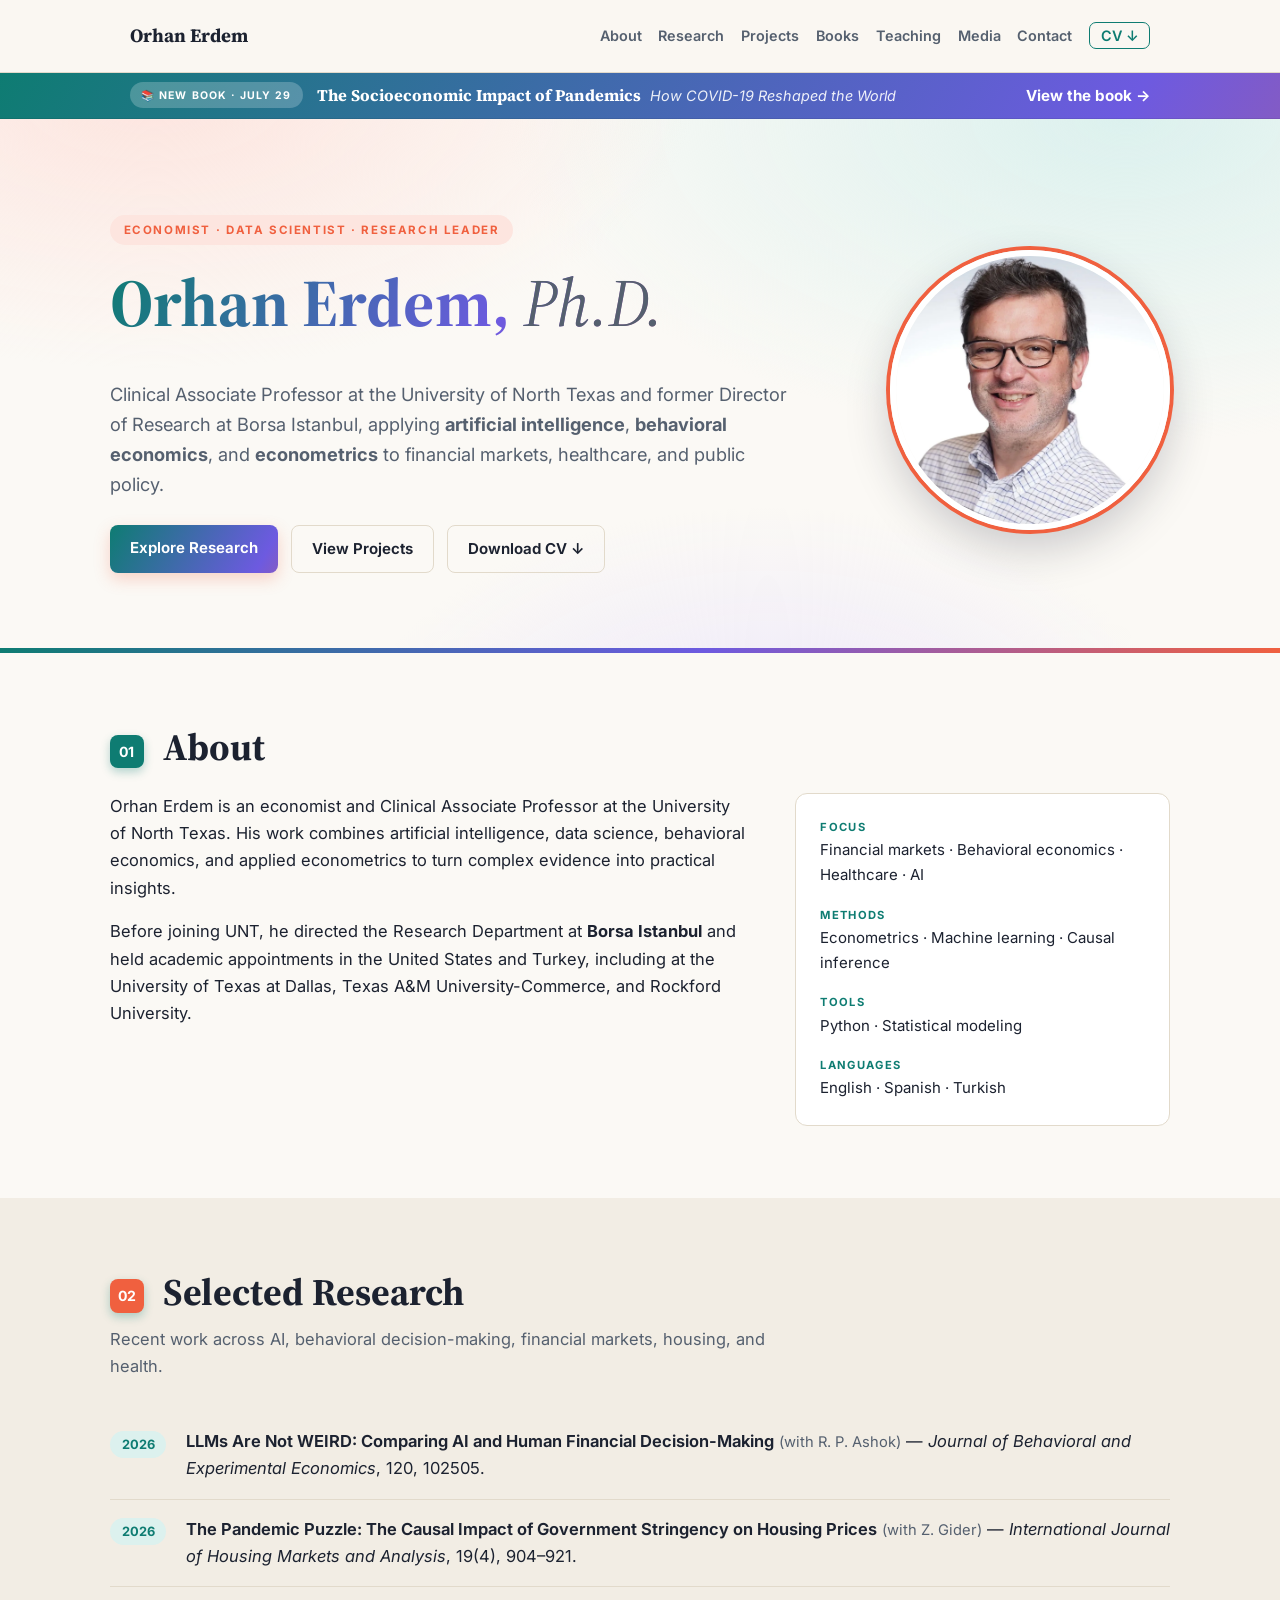
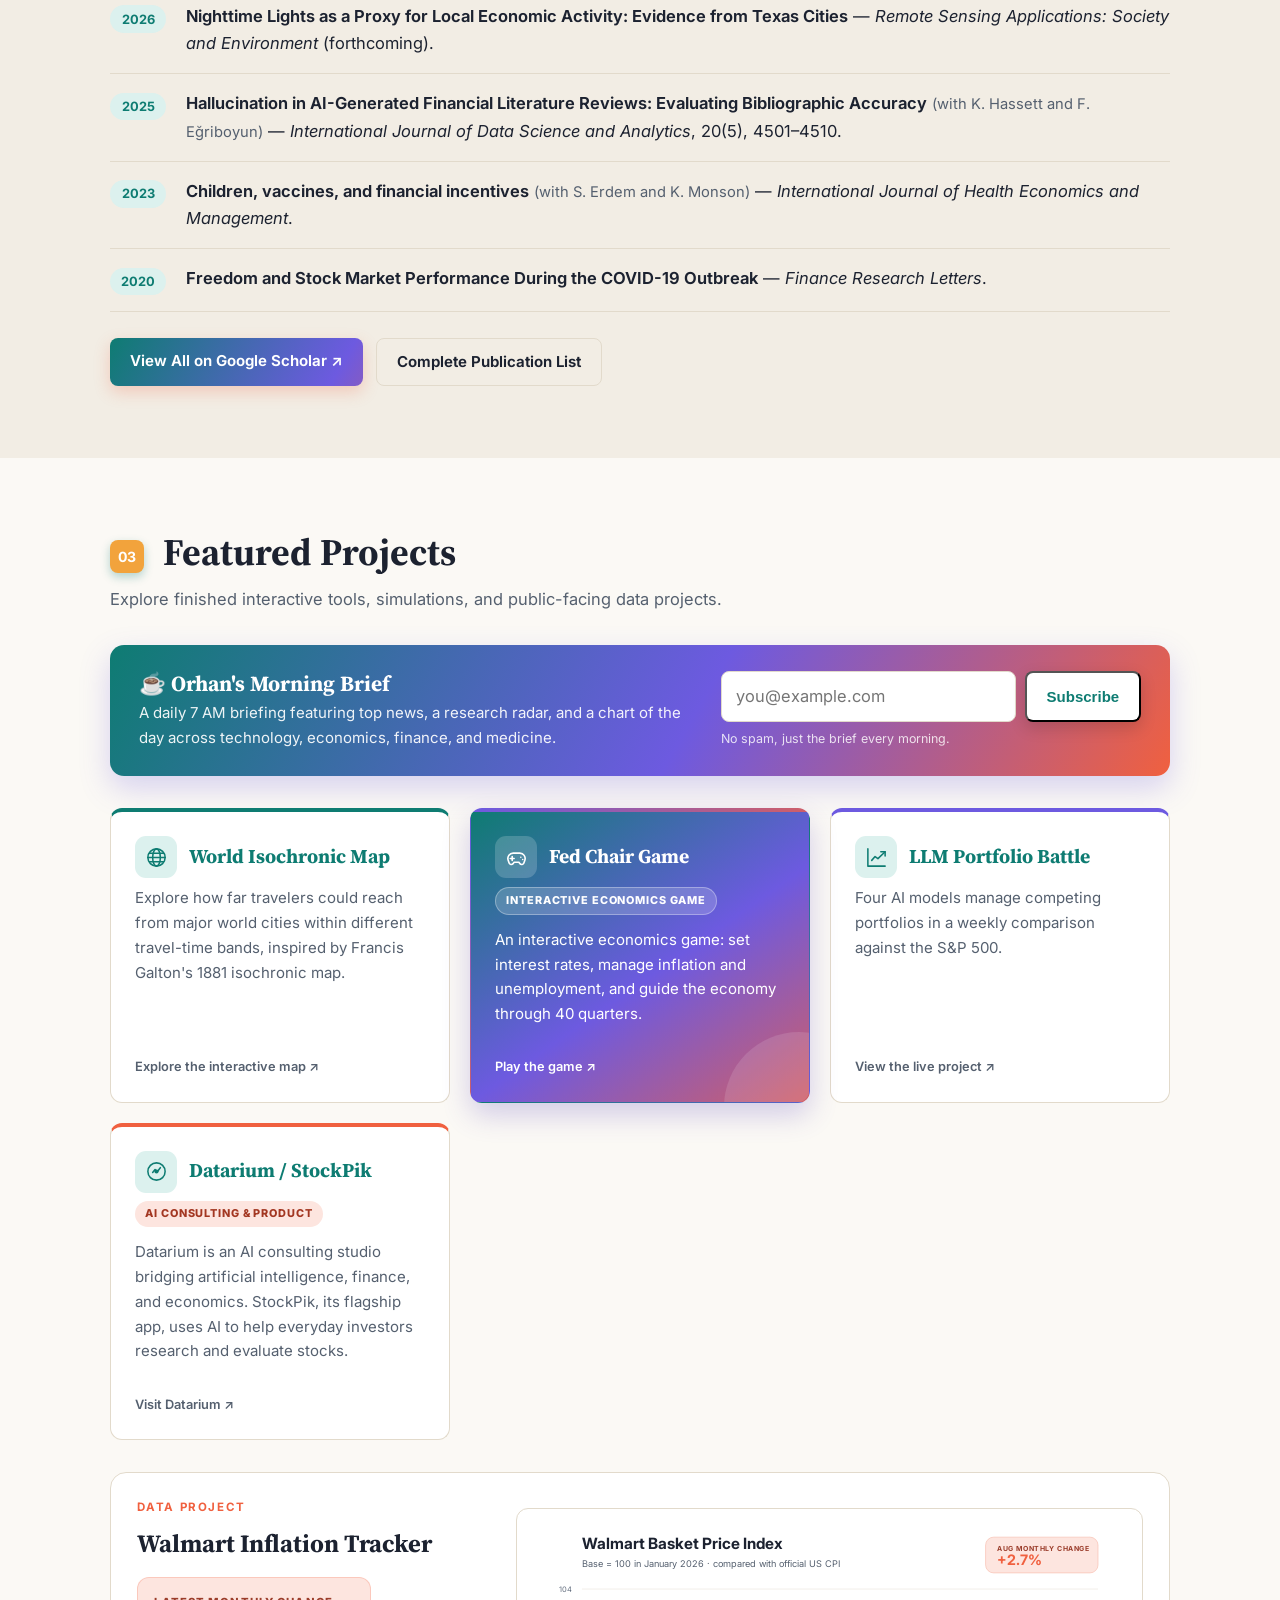
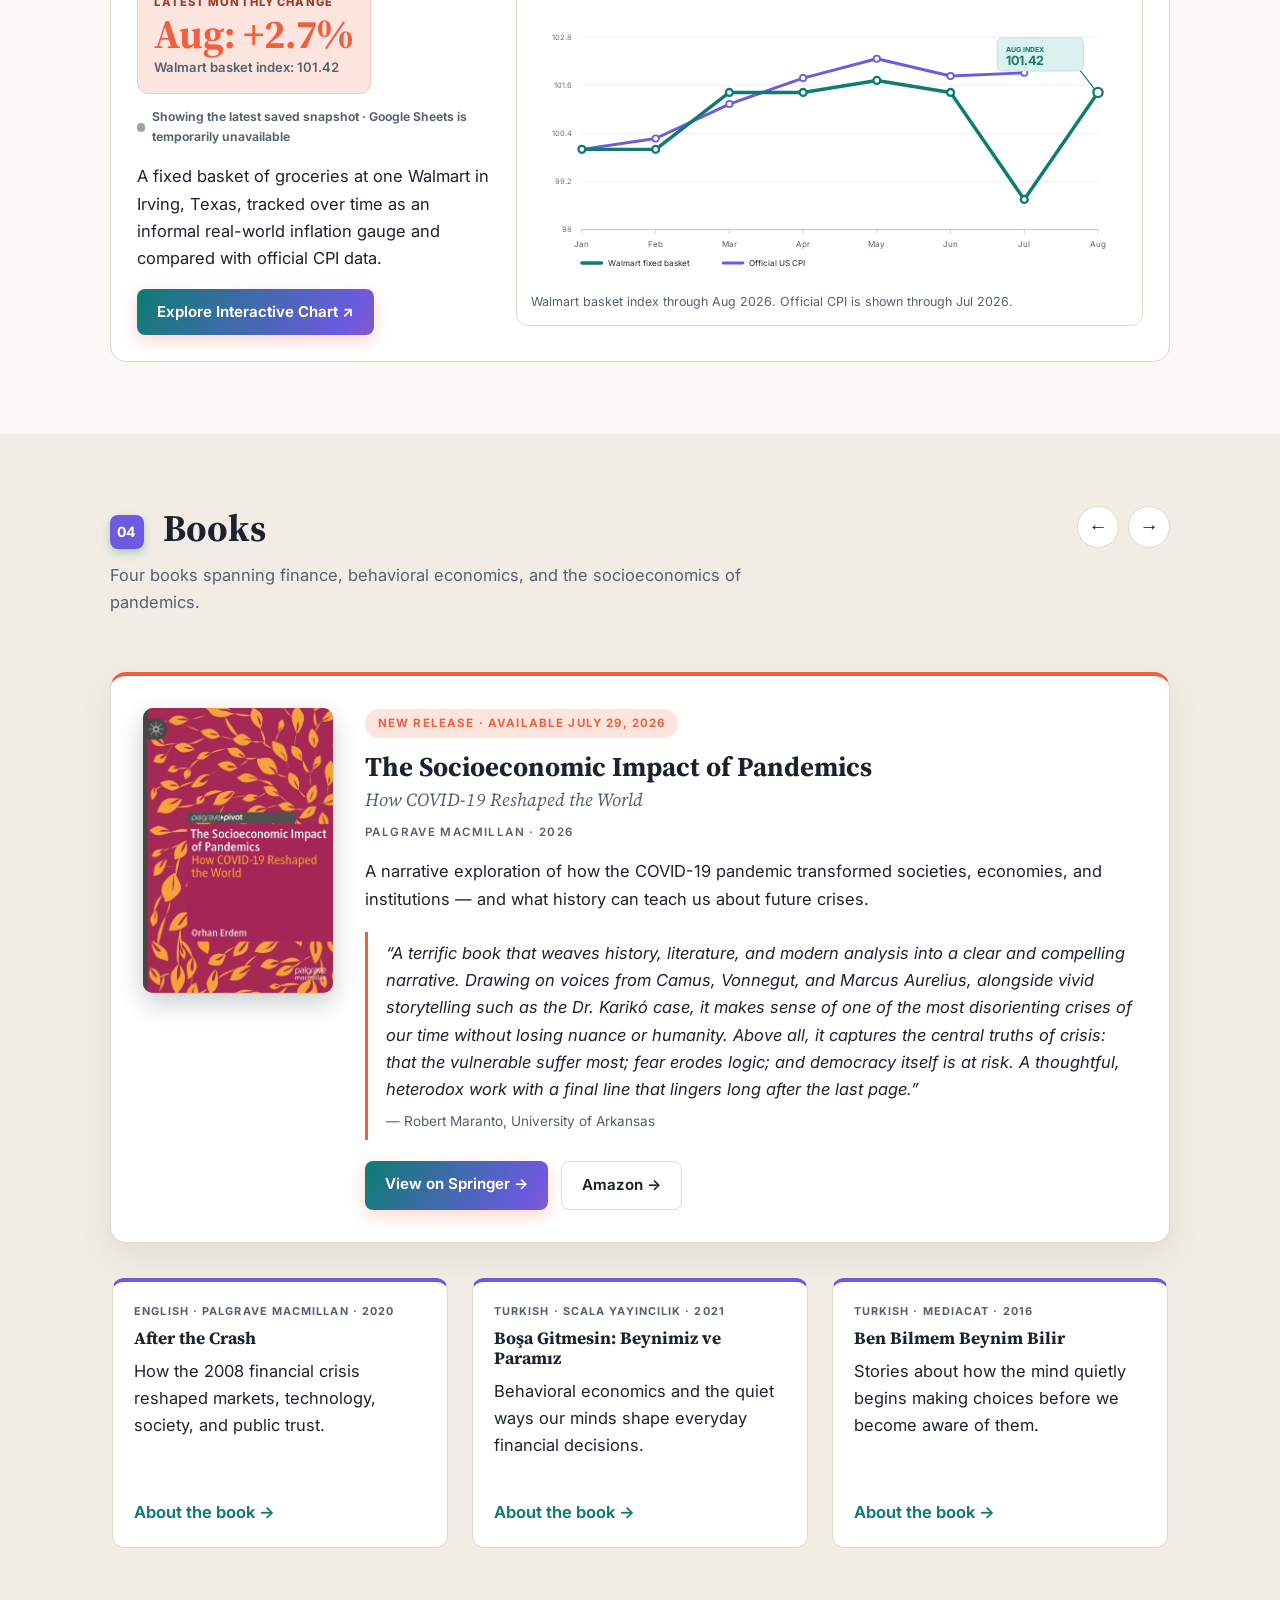
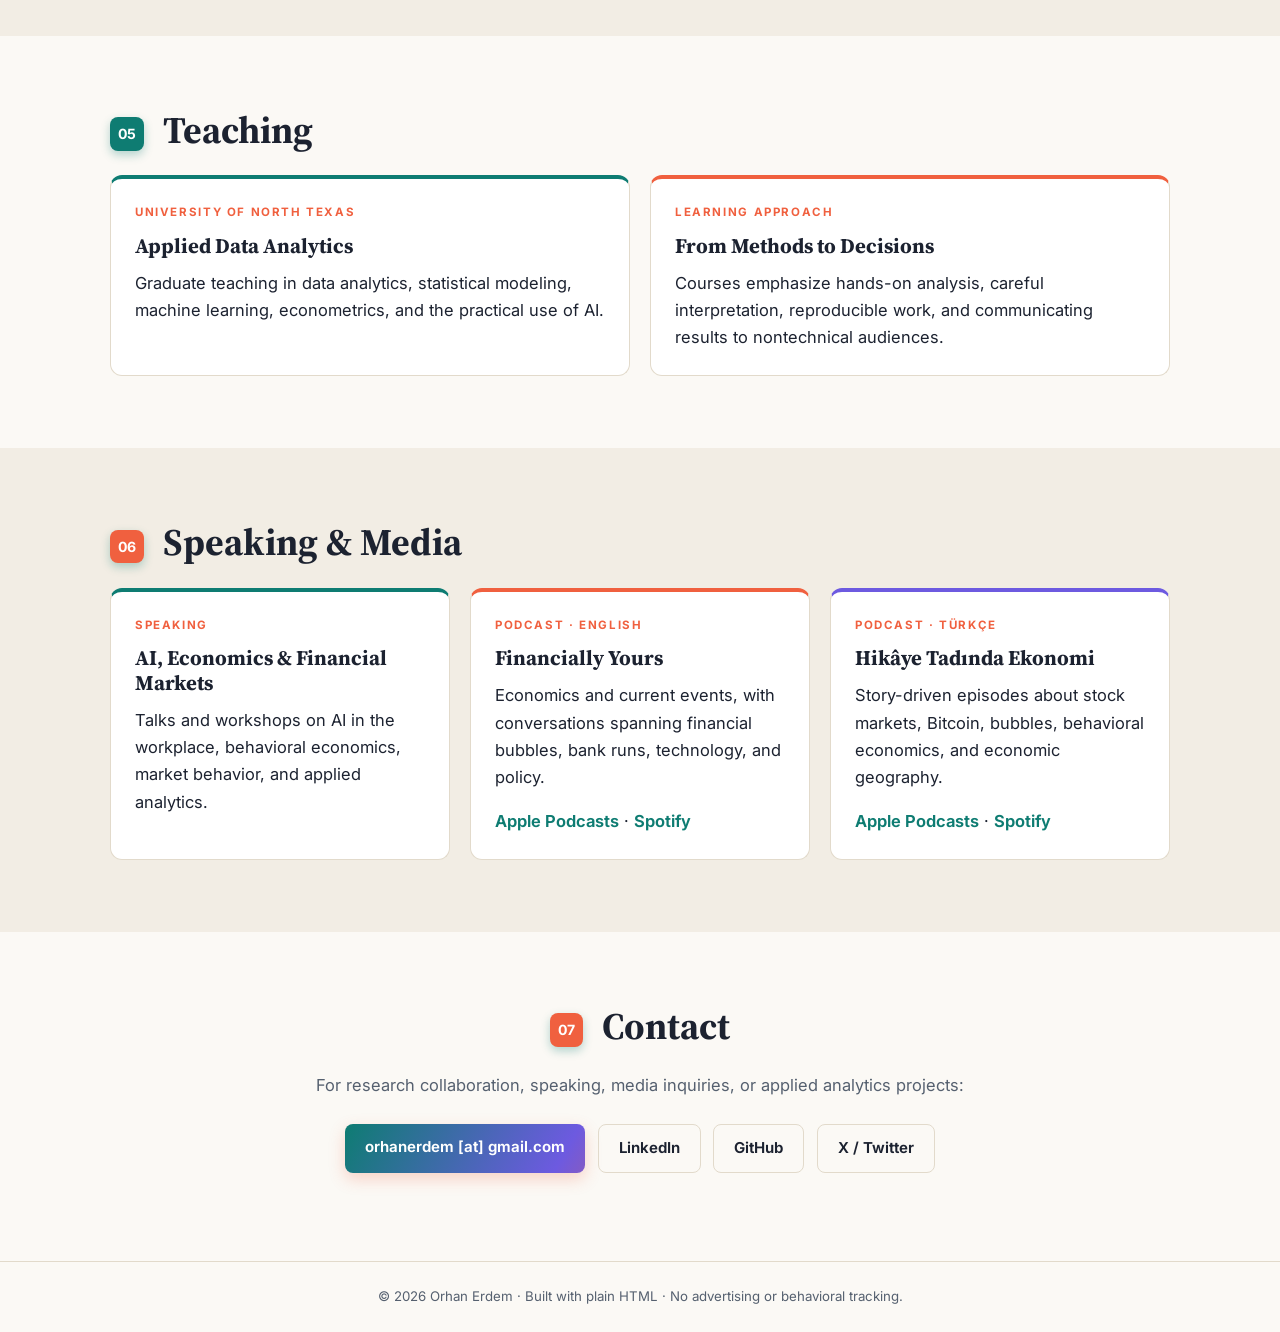
==== commit e7c47f2e: "Add files via upload" ====
--- a/index.html
+++ b/index.html
@@ -148,6 +148,7 @@
 <ol class="pub-list">
 <li><span class="pub-year">2026</span><div><a class="pub-title" href="https://doi.org/10.1016/j.socec.2025.102505" rel="noopener" target="_blank">LLMs Are Not WEIRD: Comparing AI and Human Financial Decision-Making</a> <span class="pub-authors">(with R. P. Ashok)</span> — <em>Journal of Behavioral and Experimental Economics</em>, 120, 102505.</div></li>
 <li><span class="pub-year">2026</span><div><a class="pub-title" href="https://doi.org/10.1108/IJHMA-01-2025-0015" rel="noopener" target="_blank">The Pandemic Puzzle: The Causal Impact of Government Stringency on Housing Prices</a> <span class="pub-authors">(with Z. Gider)</span> — <em>International Journal of Housing Markets and Analysis</em>, 19(4), 904–921.</div></li>
+<li><span class="pub-year">2026</span><div><a class="pub-title" href="https://www.sciencedirect.com/science/article/abs/pii/S2352938526003290" rel="noopener" target="_blank">Nighttime Lights as a Proxy for Local Economic Activity: Evidence from Texas Cities</a> — <em>Remote Sensing Applications: Society and Environment</em> (forthcoming).</div></li>
 <li><span class="pub-year">2025</span><div><a class="pub-title" href="https://link.springer.com/article/10.1007/s41060-025-00731-0" rel="noopener" target="_blank">Hallucination in AI-Generated Financial Literature Reviews: Evaluating Bibliographic Accuracy</a> <span class="pub-authors">(with K. Hassett and F. Eğriboyun)</span> — <em>International Journal of Data Science and Analytics</em>, 20(5), 4501–4510.</div></li>
 <li><span class="pub-year">2023</span><div><a class="pub-title" href="https://link.springer.com/article/10.1007/s10754-023-09343-2" rel="noopener" target="_blank">Children, vaccines, and financial incentives</a> <span class="pub-authors">(with S. Erdem and K. Monson)</span> — <em>International Journal of Health Economics and Management</em>.</div></li>
 <li><span class="pub-year">2020</span><div><a class="pub-title" href="https://www.sciencedirect.com/science/article/pii/S1544612320306735?via%3Dihub" rel="noopener" target="_blank">Freedom and Stock Market Performance During the COVID-19 Outbreak</a> — <em>Finance Research Letters</em>.</div></li>
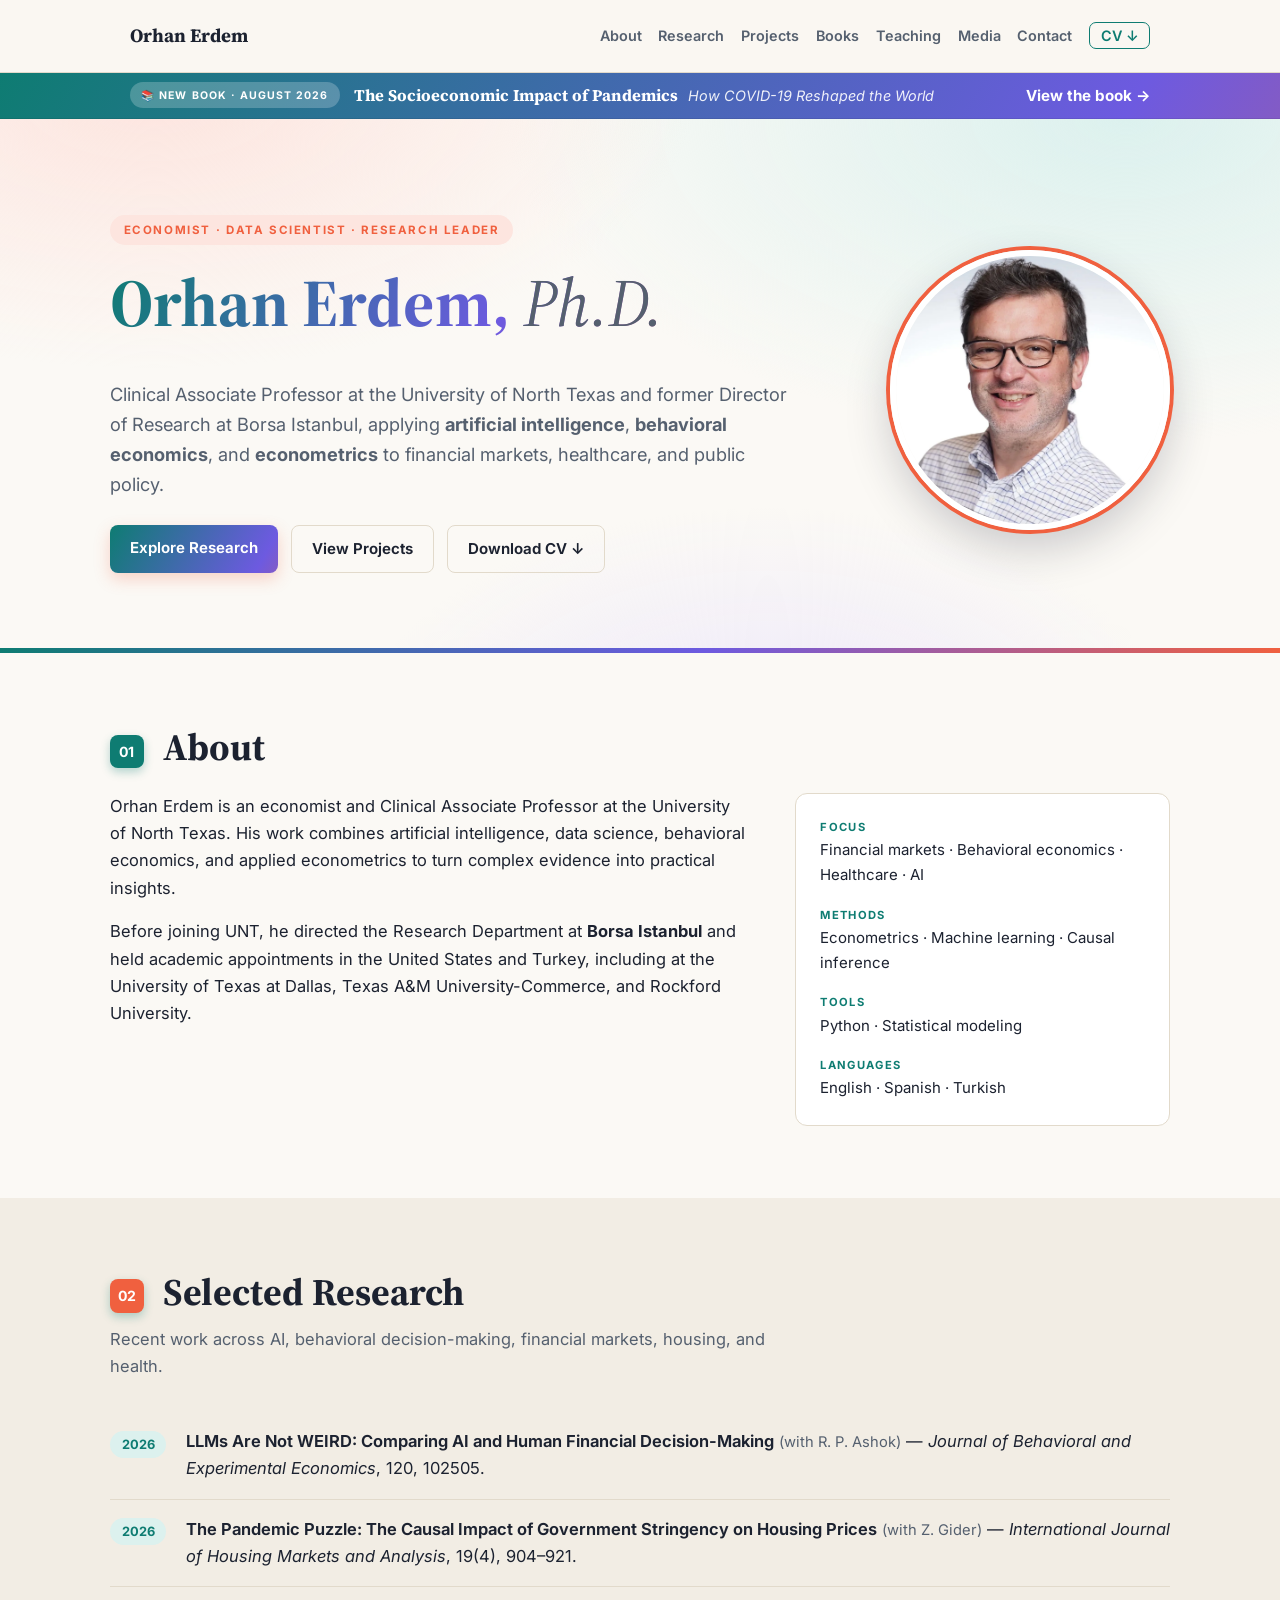
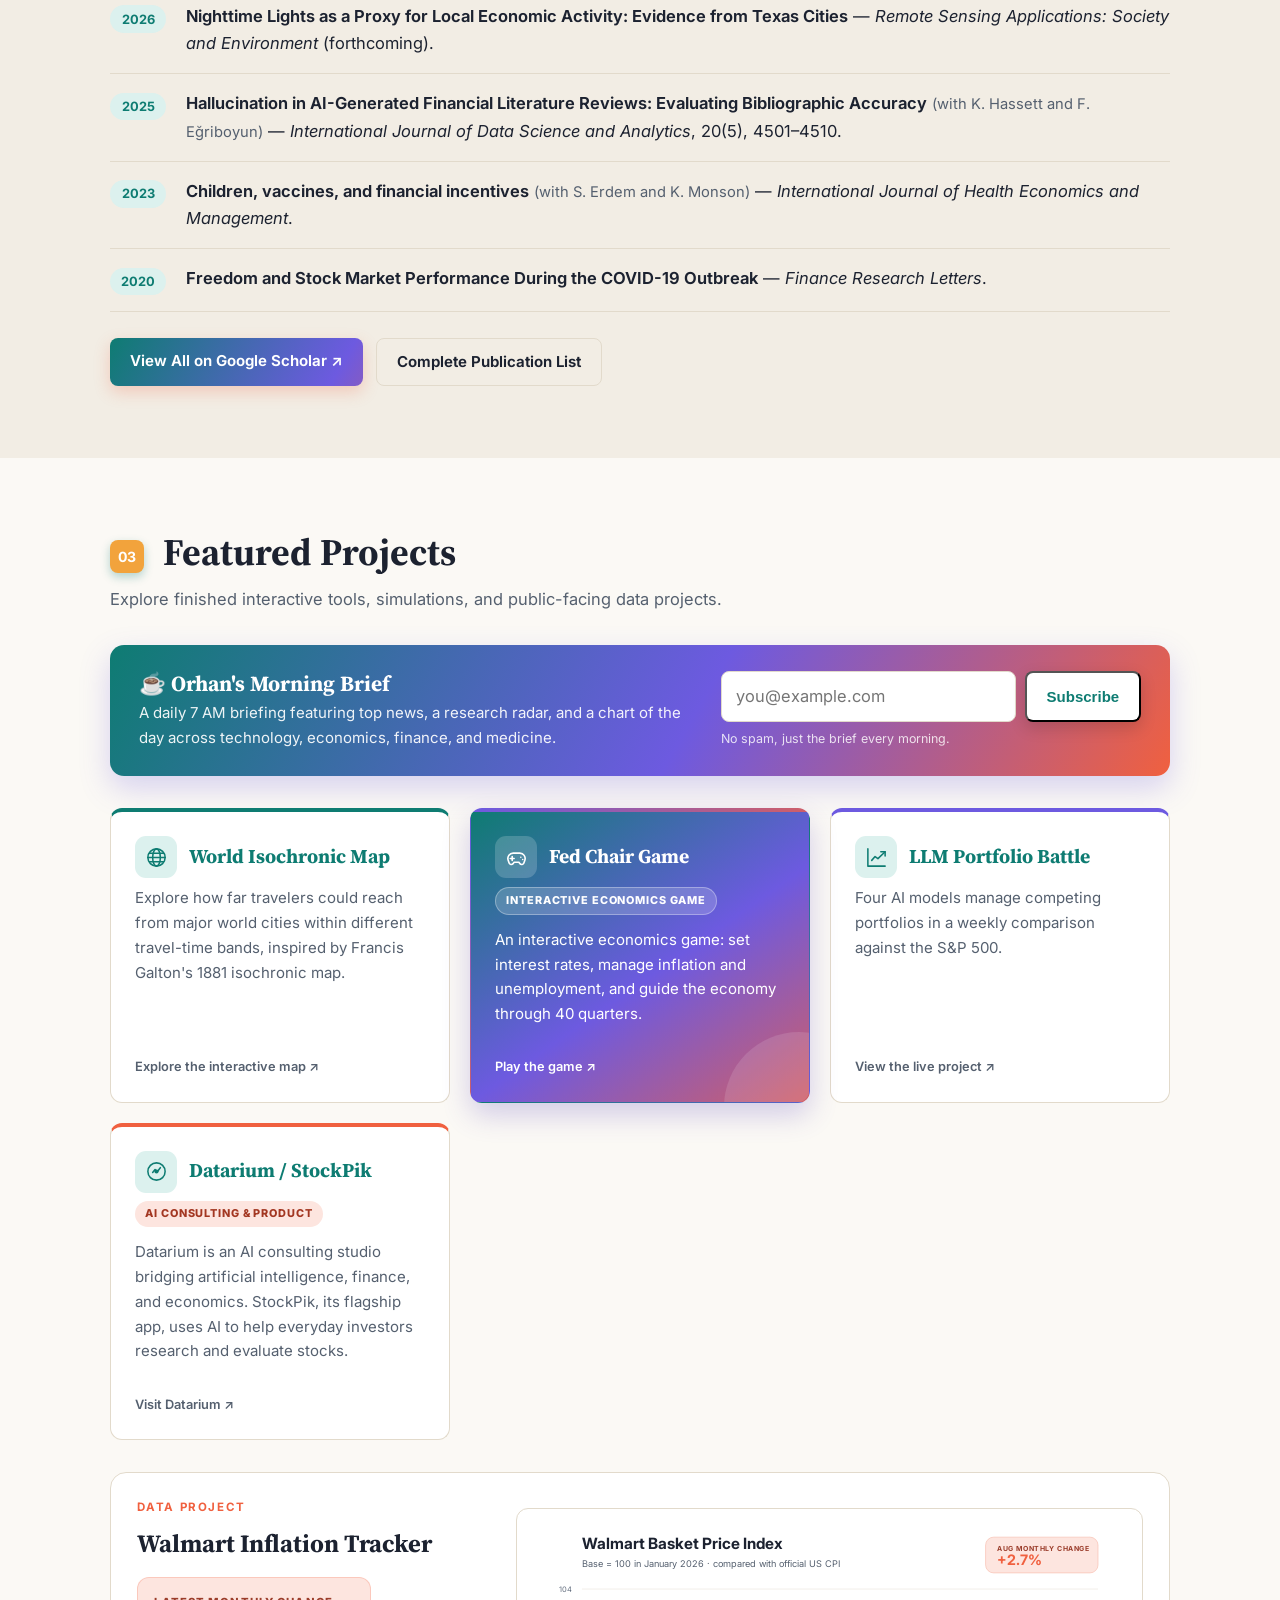
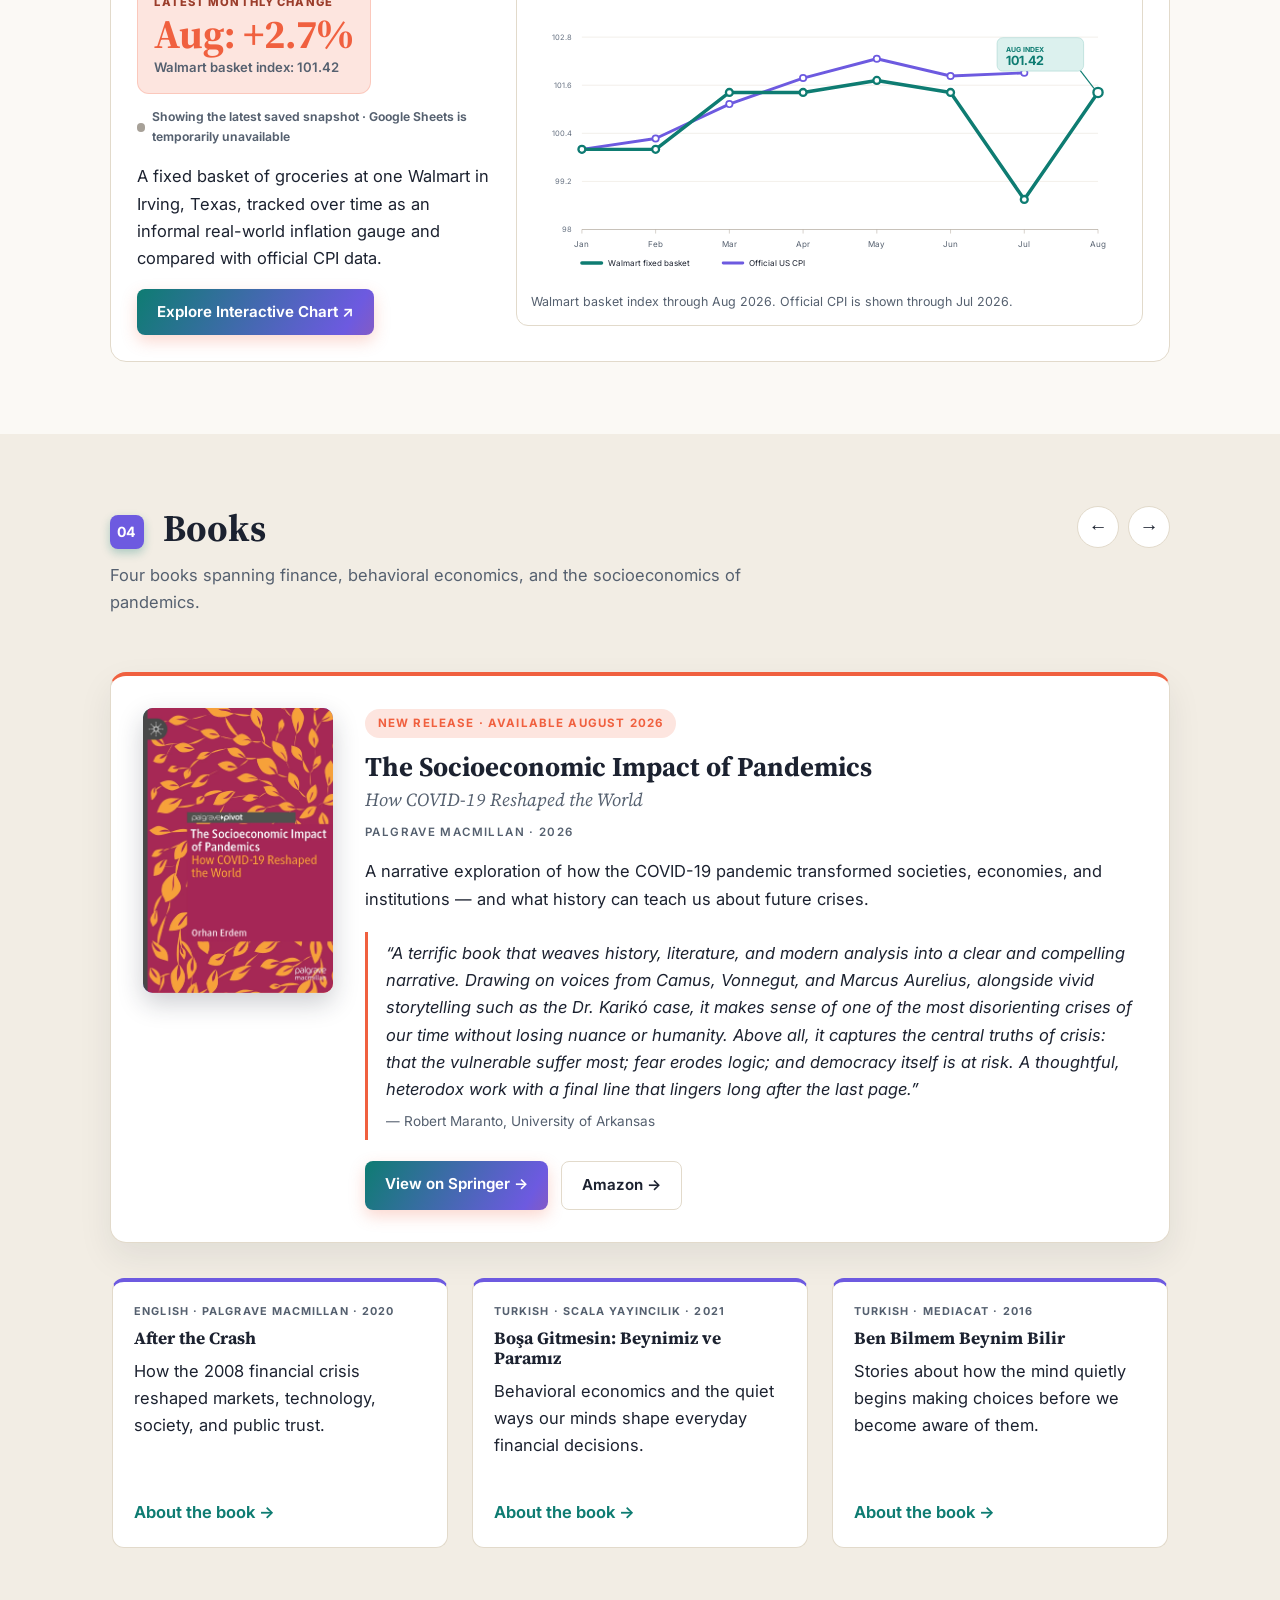
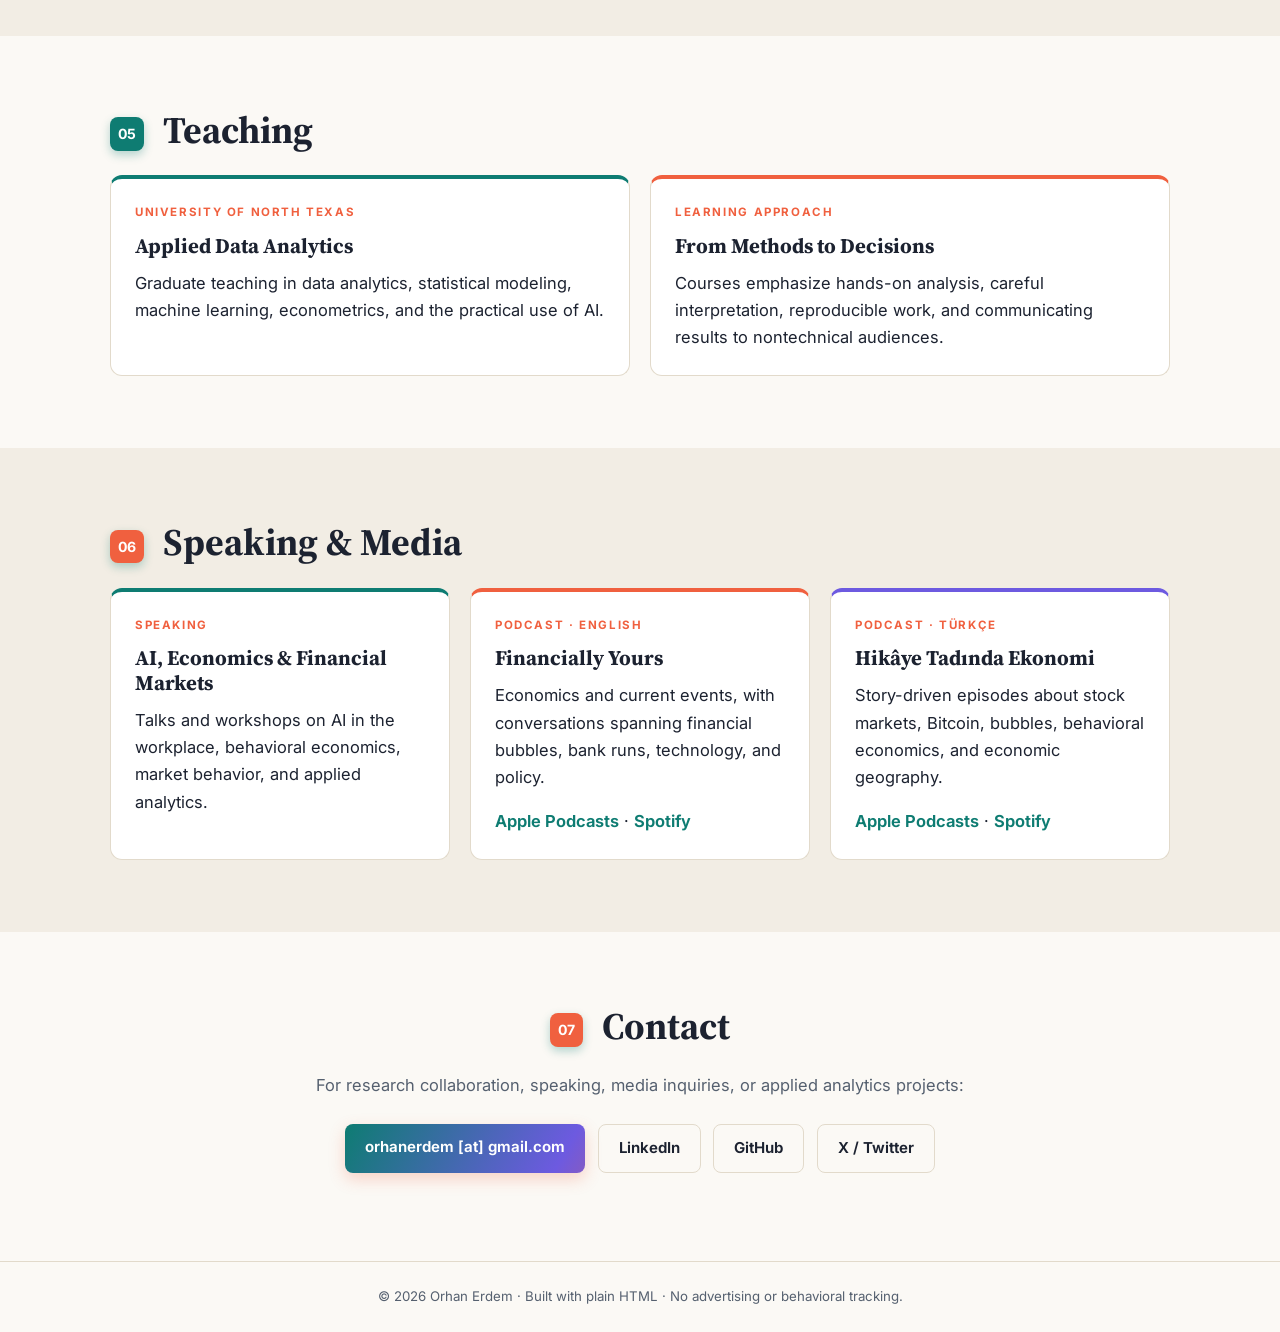
==== commit d27a74da: "Add files via upload" ====
--- a/index.html
+++ b/index.html
@@ -95,7 +95,7 @@
 </header>
 <div class="book-banner-bar">
 <a class="book-banner" href="#books">
-<span class="book-banner-flag">📚 New book · July 29</span>
+<span class="book-banner-flag">📚 New book · August 2026</span>
 <span class="book-banner-text">
 <strong>The Socioeconomic Impact of Pandemics</strong>
 <span class="book-banner-sub">How COVID-19 Reshaped the World</span>
@@ -299,7 +299,7 @@
 <span class="cover-fallback">Cover<br/>coming soon</span>
 </div>
 <div class="book-hero-body">
-<p class="book-hero-flag">New release · Available July 29, 2026</p>
+<p class="book-hero-flag">New release · Available August 2026</p>
 <h3 class="book-hero-title">The Socioeconomic Impact of Pandemics</h3>
 <p class="book-hero-sub">How COVID-19 Reshaped the World</p>
 <p class="book-hero-meta">Palgrave Macmillan · 2026</p>
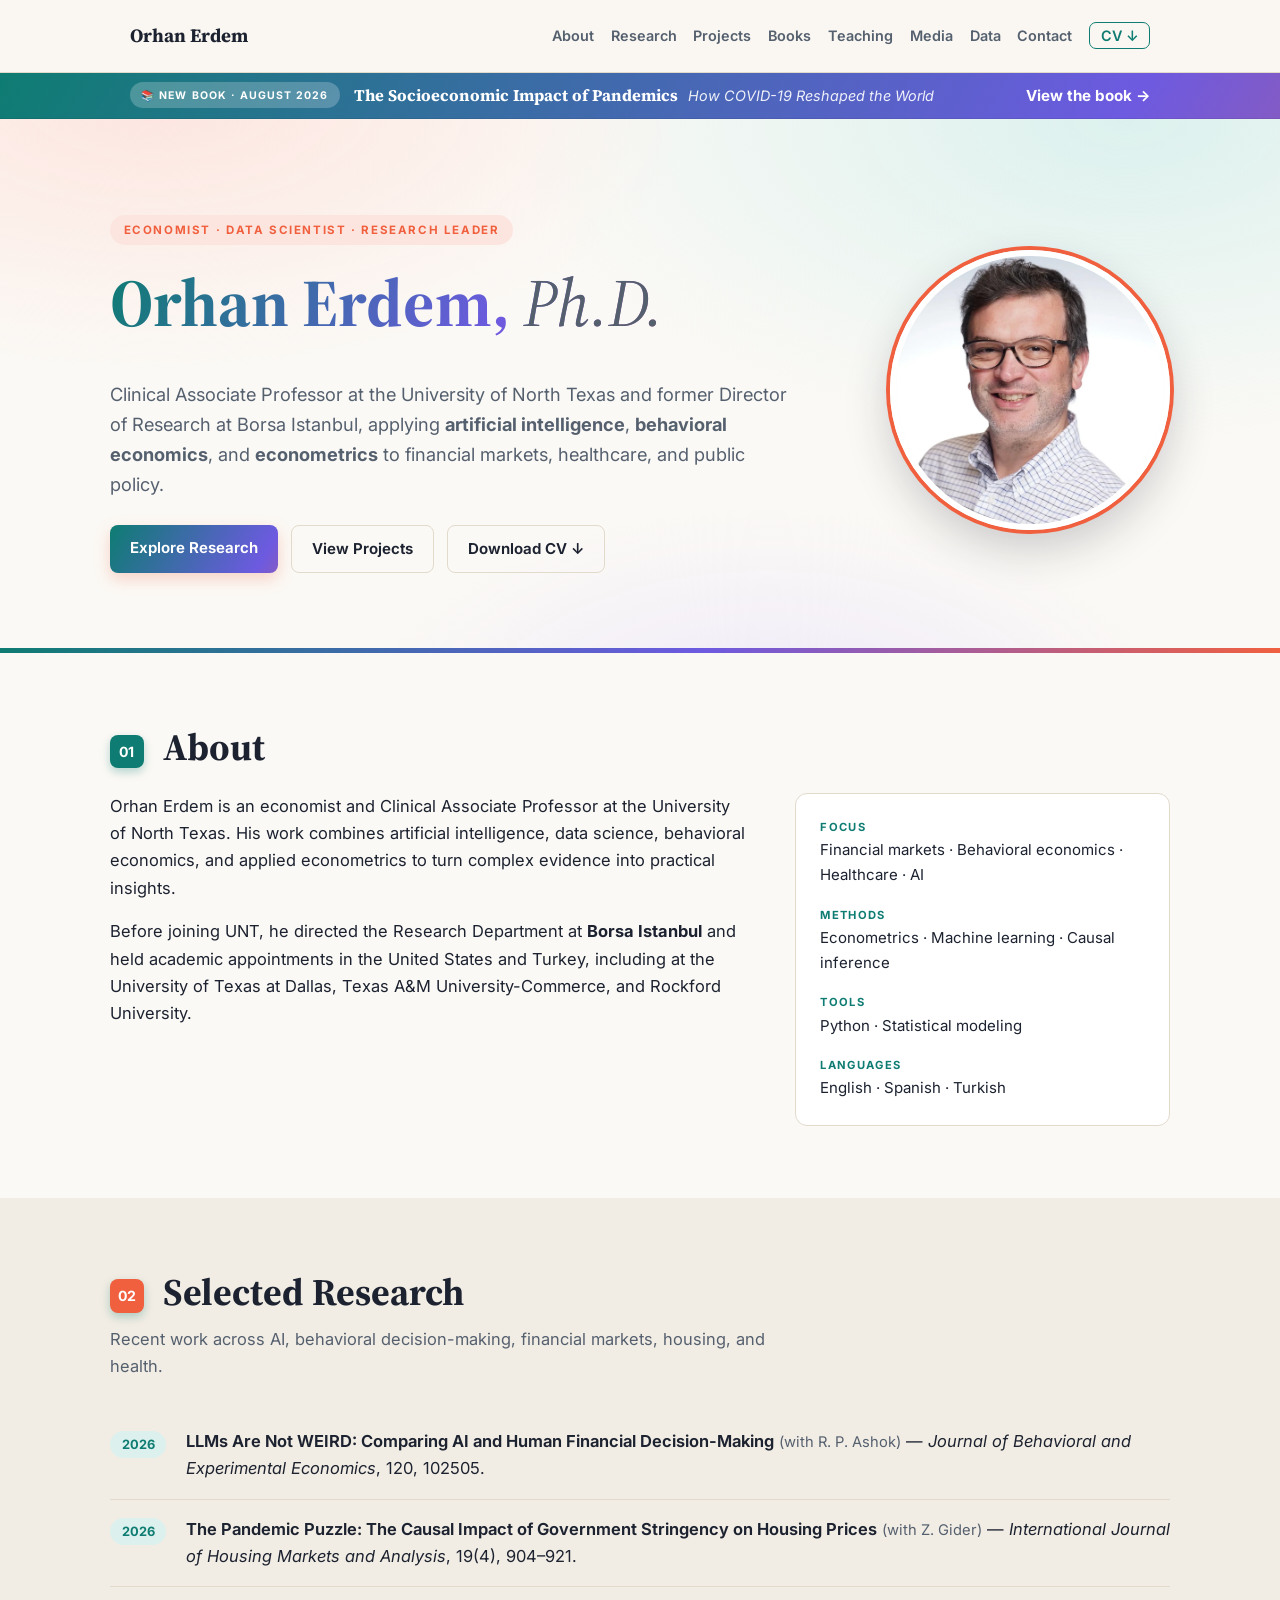
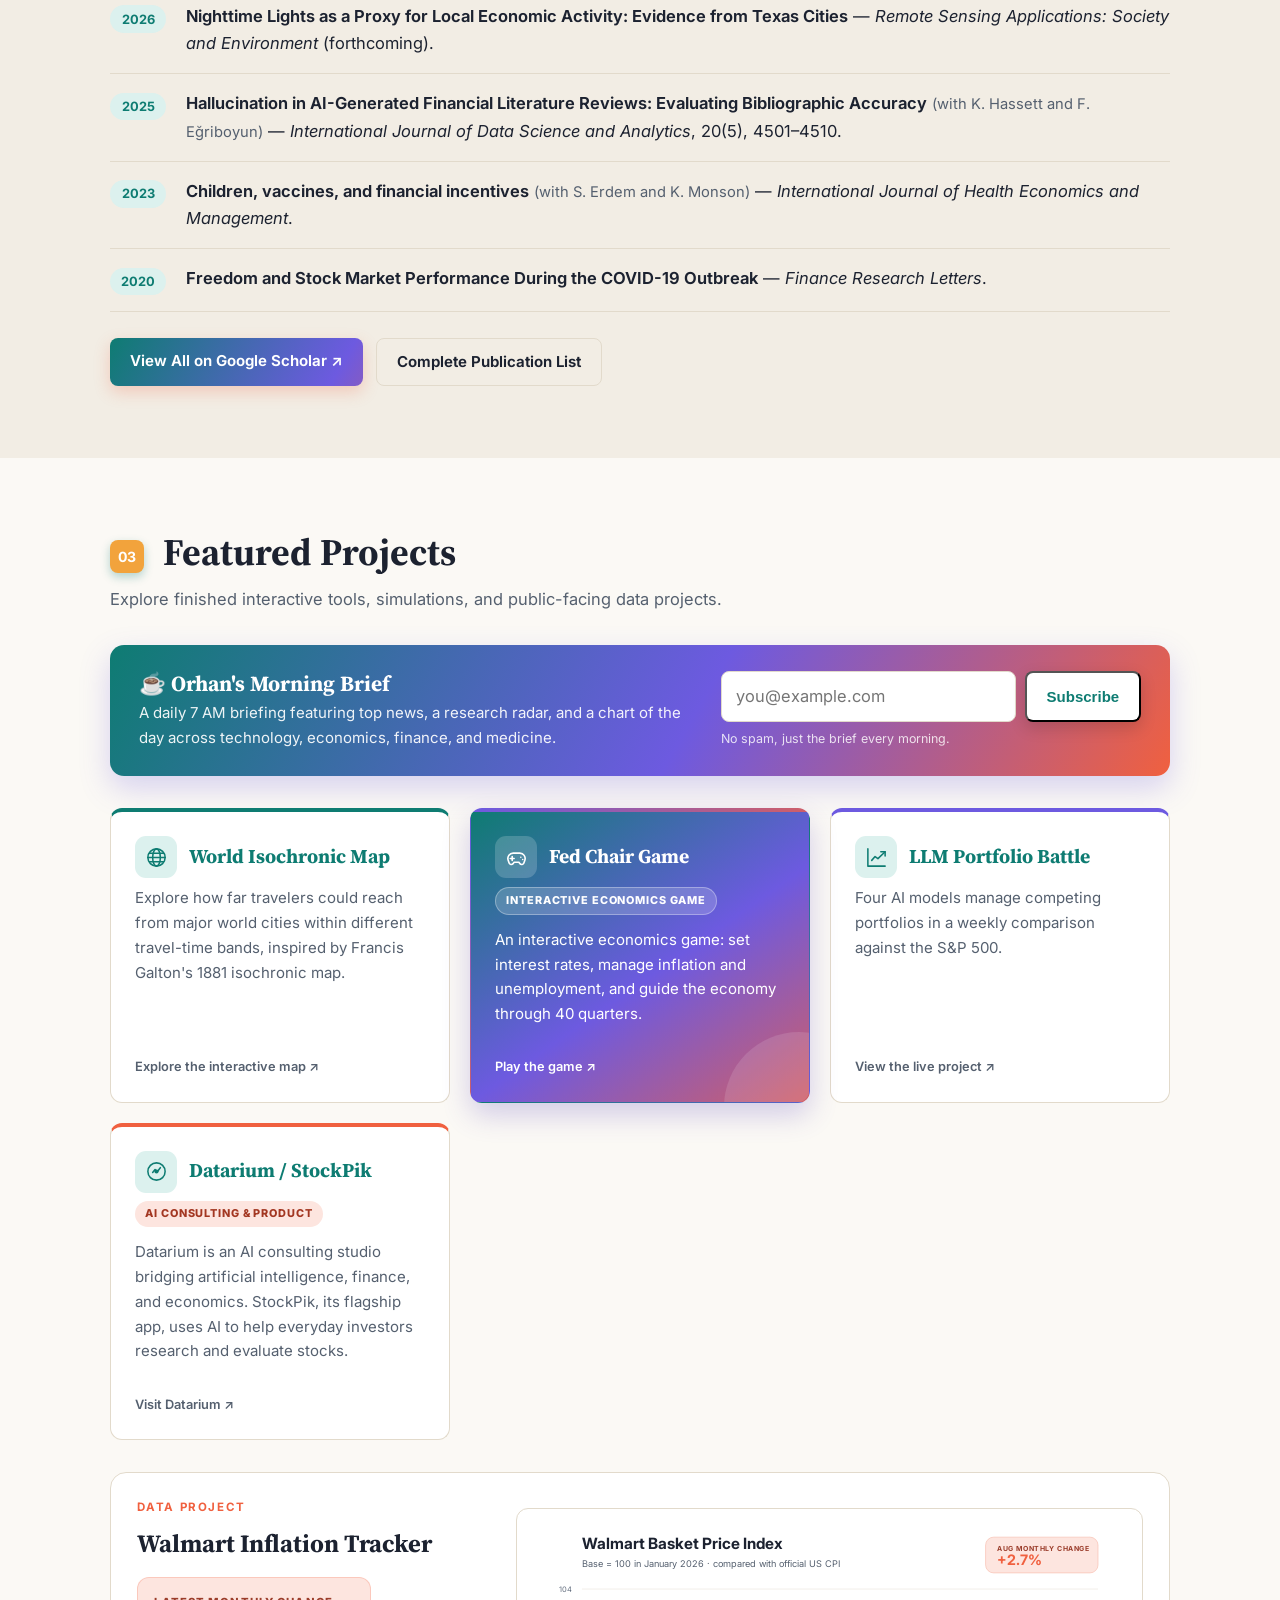
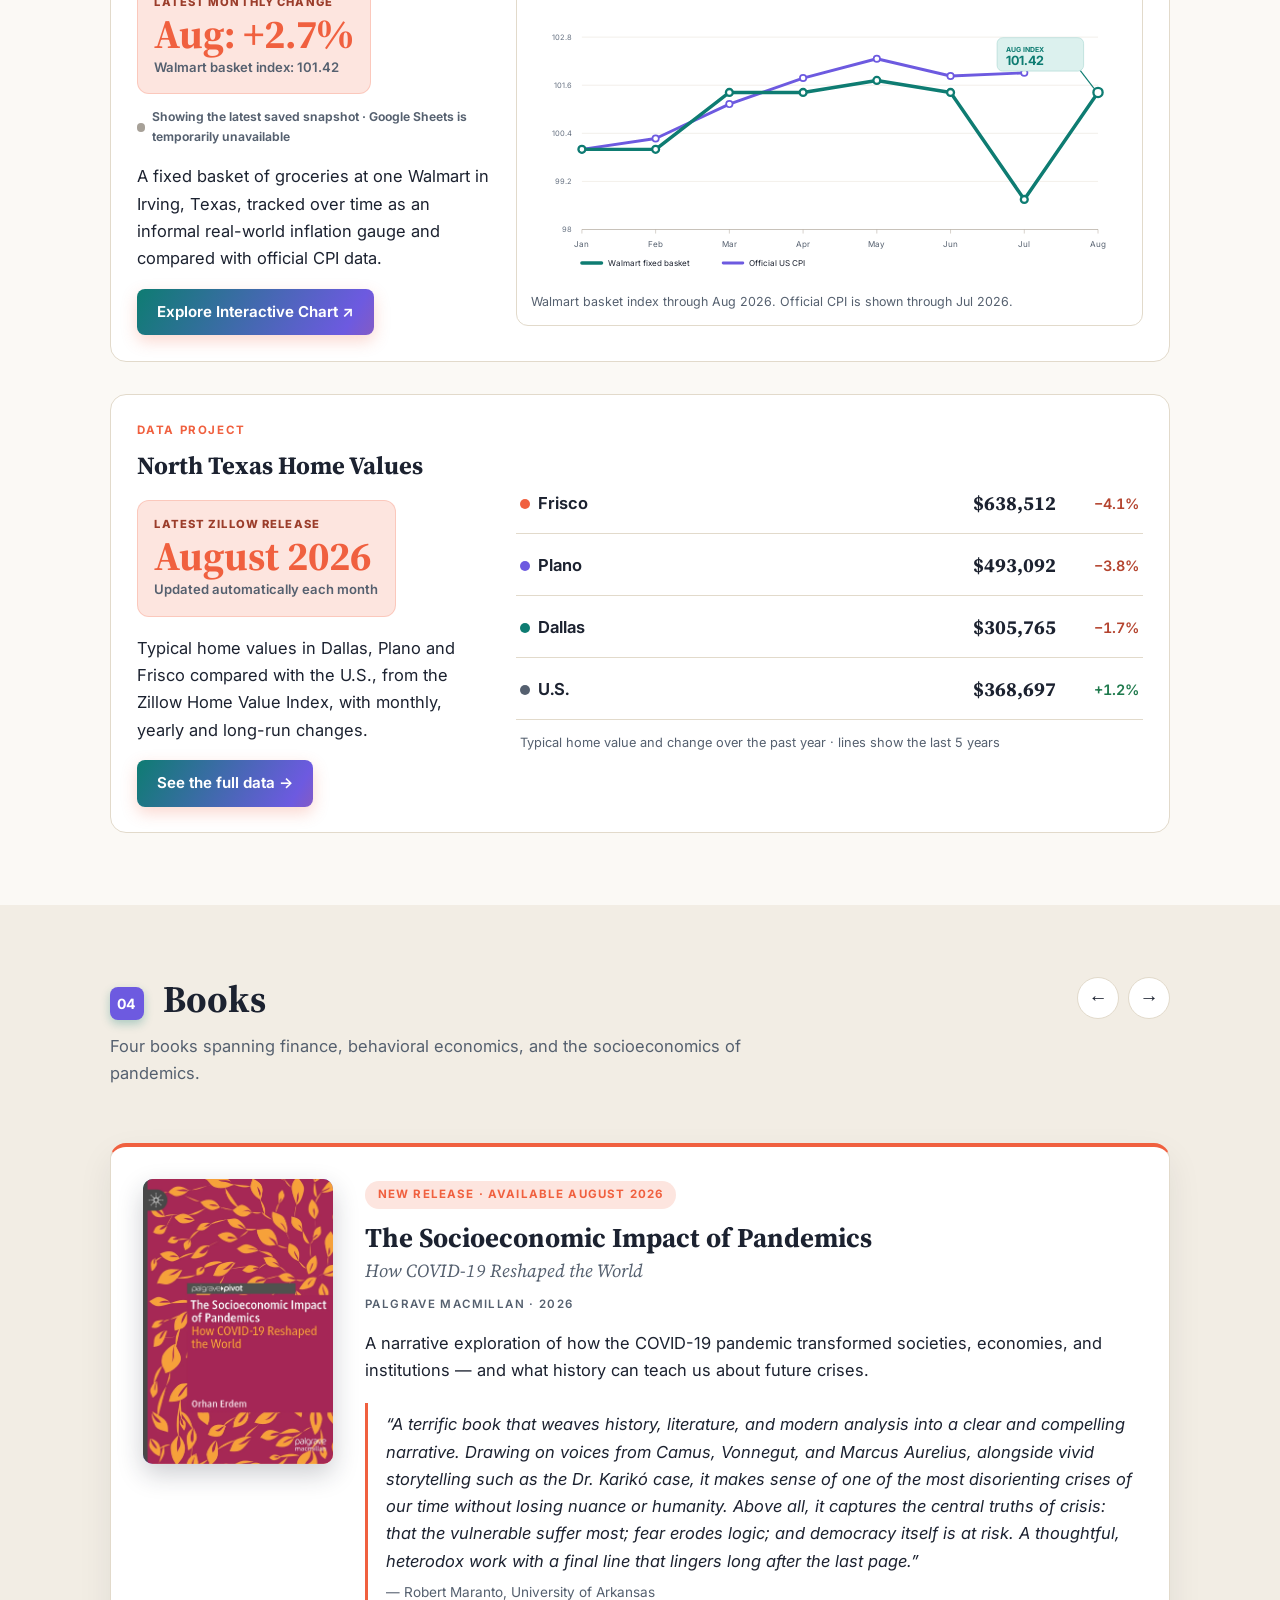
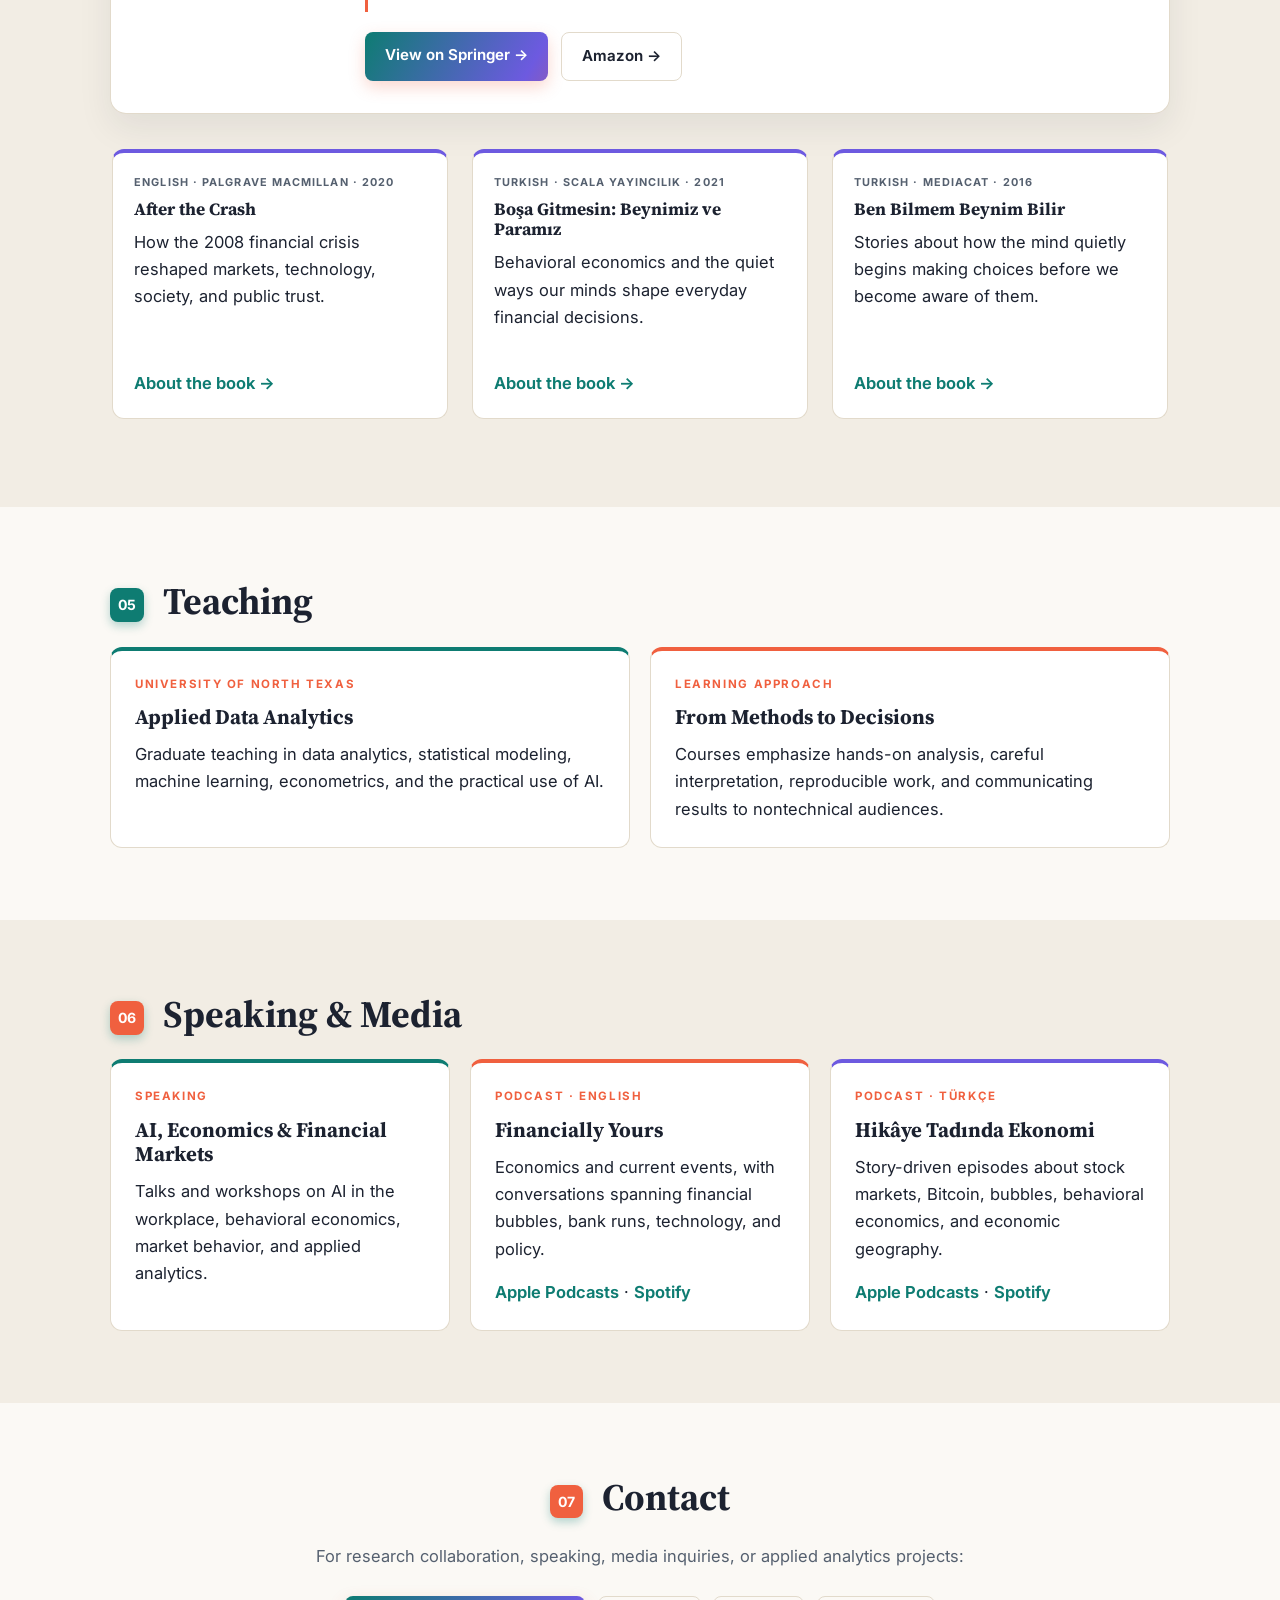
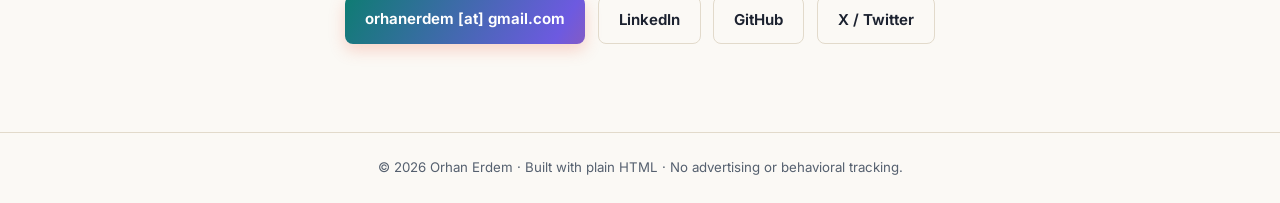
==== commit 0080b727: "Add files via upload" ====
--- a/index.html
+++ b/index.html
@@ -74,6 +74,20 @@
   ]
 }
 </script>
+<style>
+  /* Housing data preview card (Projects section) */
+  .hp-list { display: grid; gap: .15rem; }
+  .hp-row { display: grid; grid-template-columns: 5.5rem 1fr auto 4.2rem; align-items: center; gap: 1rem; padding: .8rem .25rem; border-bottom: 1px solid var(--rule); font-variant-numeric: tabular-nums; }
+  .hp-name { font-weight: 650; display: inline-flex; align-items: center; gap: .5rem; }
+  .hp-name::before { content: ""; width: 10px; height: 10px; border-radius: 50%; background: var(--c); flex: none; }
+  .hp-spark { color: var(--c); height: 28px; }
+  .hp-spark svg { width: 100%; height: 28px; display: block; }
+  .hp-val { font-family: var(--serif); font-size: 1.25rem; font-weight: 700; text-align: right; }
+  .hp-chg { font-size: .9rem; font-weight: 600; text-align: right; color: var(--ink-soft); }
+  .hp-chg.up { color: #1f7a4d; } .hp-chg.down { color: #b4442f; }
+  .hp-foot { font-size: .8rem; color: var(--ink-soft); margin: .6rem .25rem 0; }
+  @media (max-width: 480px) { .hp-row { grid-template-columns: 1fr auto 3.8rem; gap: .6rem; } .hp-spark, .hp-spark-note { display: none; } .hp-val { font-size: 1.1rem; } }
+</style>
 </head>
 <body>
 <a class="skip-link" href="#main-content">Skip to main content</a>
@@ -88,6 +102,7 @@
 <li><a href="#books">Books</a></li>
 <li><a href="#teaching">Teaching</a></li>
 <li><a href="#media">Media</a></li>
+<li><a href="data.html">Data</a></li>
 <li><a href="#contact">Contact</a></li>
 <li><a class="nav-cv" href="Orhan-Erdem-CV.pdf" rel="noopener" target="_blank">CV ↓</a></li>
 </ul>
@@ -279,6 +294,52 @@
     </figcaption>
   </figure>
 </article>
+<article class="tracker-card" id="housing-preview">
+  <div class="tracker-copy">
+    <p class="eyebrow">Data project</p>
+    <h3>North Texas Home Values</h3>
+    <div class="tracker-result" role="group" aria-label="Typical home value in Frisco">
+      <span class="tracker-result-label">Latest Zillow release</span>
+      <strong id="hp-month">August 2026</strong>
+      <span class="tracker-result-detail">Updated automatically each month</span>
+    </div>
+    <p>
+      Typical home values in Dallas, Plano and Frisco compared with the U.S., from the
+      Zillow Home Value Index, with monthly, yearly and long-run changes.
+    </p>
+    <a class="btn btn-primary" href="data.html">See the full data →</a>
+  </div>
+  <div class="hp-list" id="hp-list" aria-label="Typical home value and change over the past year">
+    <div class="hp-row" style="--c:#f0603f"><span class="hp-name">Frisco</span><span class="hp-spark"></span><span class="hp-val">$638,512</span><span class="hp-chg down">−4.1%</span></div>
+    <div class="hp-row" style="--c:#6d5ae0"><span class="hp-name">Plano</span><span class="hp-spark"></span><span class="hp-val">$493,092</span><span class="hp-chg down">−3.8%</span></div>
+    <div class="hp-row" style="--c:#0e7c72"><span class="hp-name">Dallas</span><span class="hp-spark"></span><span class="hp-val">$305,765</span><span class="hp-chg down">−1.7%</span></div>
+    <div class="hp-row" style="--c:#55606f"><span class="hp-name">U.S.</span><span class="hp-spark"></span><span class="hp-val">$368,697</span><span class="hp-chg up">+1.2%</span></div>
+    <p class="hp-foot">Typical home value and change over the past year<span class="hp-spark-note"> · lines show the last 5 years</span></p>
+  </div>
+</article>
+<script>
+(() => {
+  const NAMES = { "Frisco": "Frisco", "Plano": "Plano", "Dallas": "Dallas", "U.S.": "United States" };
+  const MONTHS = ["January","February","March","April","May","June","July","August","September","October","November","December"];
+  fetch("data/zhvi.json", { cache: "no-cache" }).then(r => r.ok ? r.json() : Promise.reject()).then(d => {
+    const [y, m] = d.latest_month.split("-");
+    document.getElementById("hp-month").textContent = MONTHS[m - 1] + " " + y;
+    document.querySelectorAll("#hp-list .hp-row").forEach(row => {
+      const s = d.series[NAMES[row.querySelector(".hp-name").textContent]];
+      if (!s || s.length < 61) return;
+      const v = s[s.length - 1][1], yoy = (v / s[s.length - 13][1] - 1) * 100, r1 = +yoy.toFixed(1);
+      row.querySelector(".hp-val").textContent = "$" + v.toLocaleString("en-US");
+      const c = row.querySelector(".hp-chg");
+      c.textContent = (r1 > 0 ? "+" : r1 < 0 ? "−" : "") + Math.abs(r1).toFixed(1) + "%";
+      c.className = "hp-chg " + (r1 > 0 ? "up" : r1 < 0 ? "down" : "");
+      const pts = s.slice(-61).map(p => p[1]), lo = Math.min(...pts), hi = Math.max(...pts);
+      const W = 120, H = 28, path = pts.map((p, i) => (i ? "L" : "M") + (i / (pts.length - 1) * W).toFixed(1) + "," + (2 + (1 - (p - lo) / (hi - lo || 1)) * (H - 4)).toFixed(1)).join("");
+      row.querySelector(".hp-spark").innerHTML = `<svg viewBox="0 0 ${W} ${H}" preserveAspectRatio="none" aria-hidden="true"><path d="${path}" fill="none" stroke="currentColor" stroke-width="2" stroke-linejoin="round" vector-effect="non-scaling-stroke"/></svg>`;
+    });
+  }).catch(() => {});
+})();
+</script>
+
 </div>
 </section>
 <section class="section section-alt" id="books">
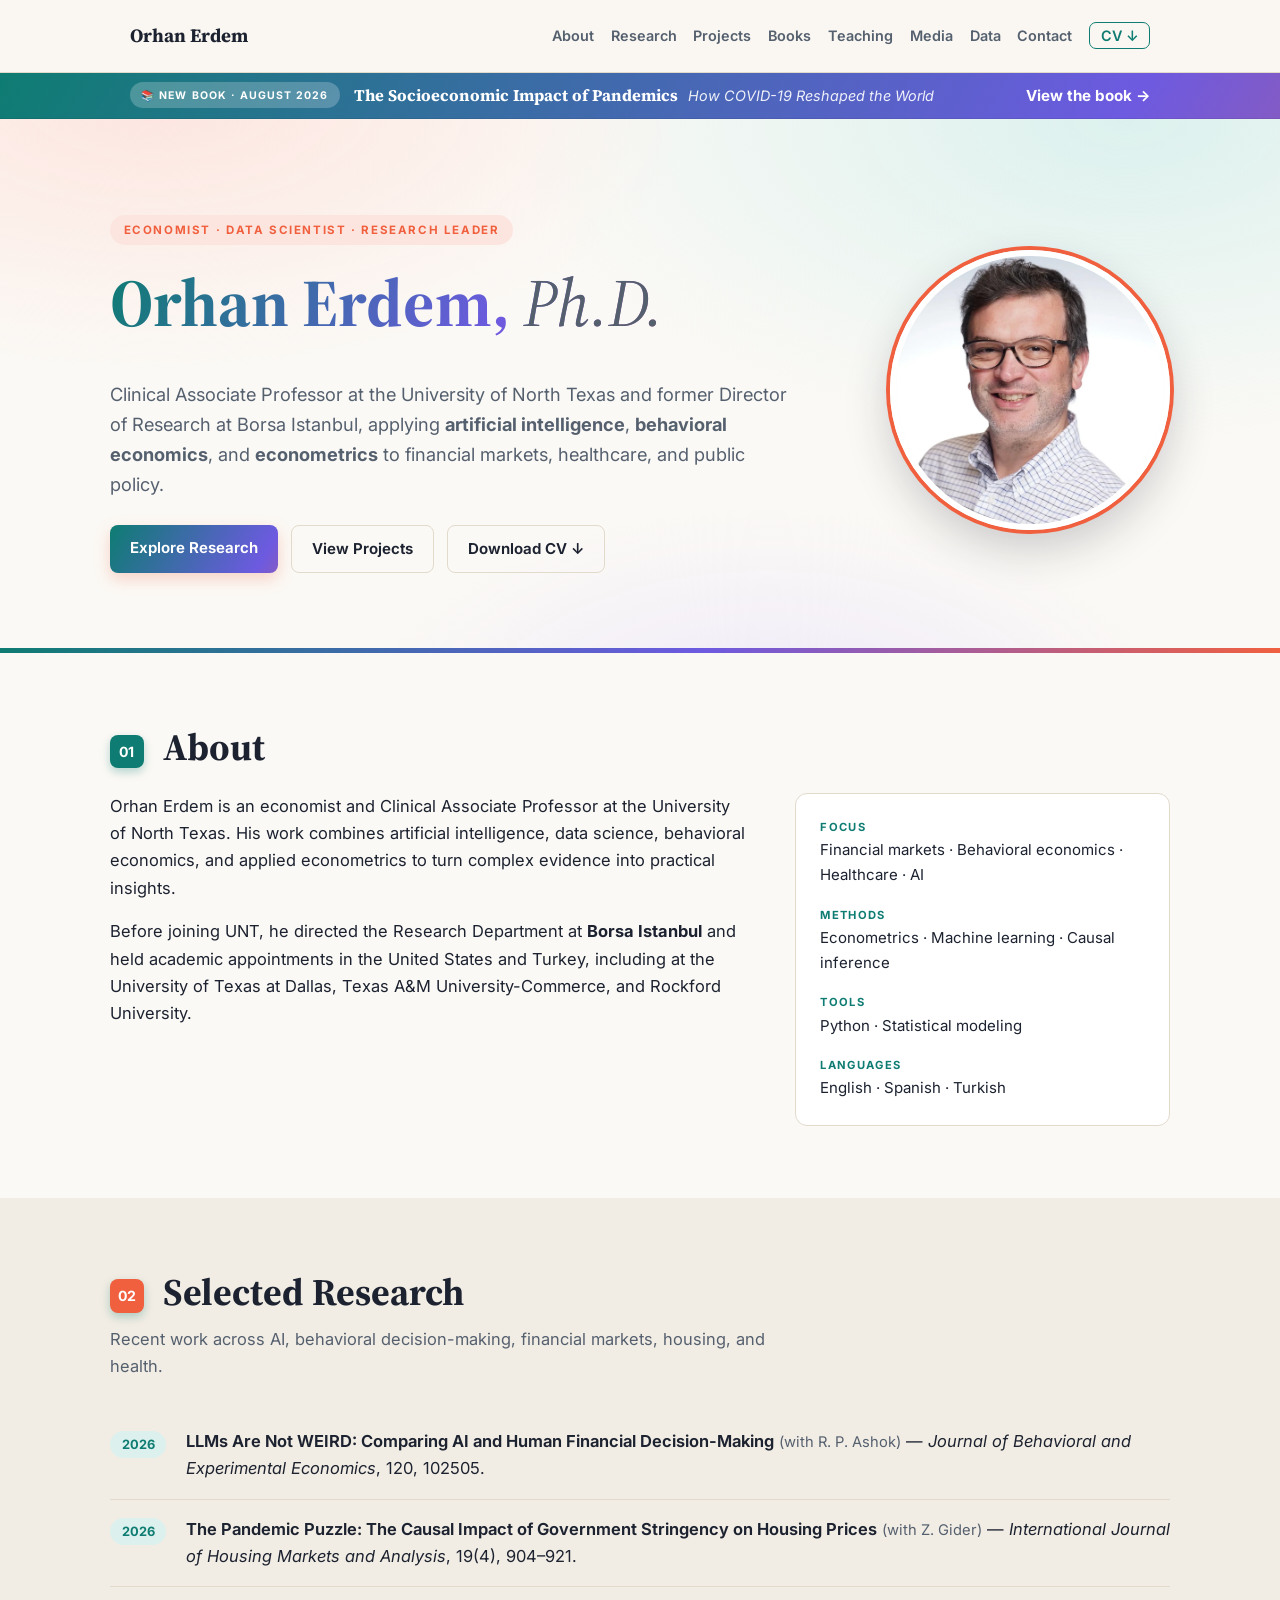
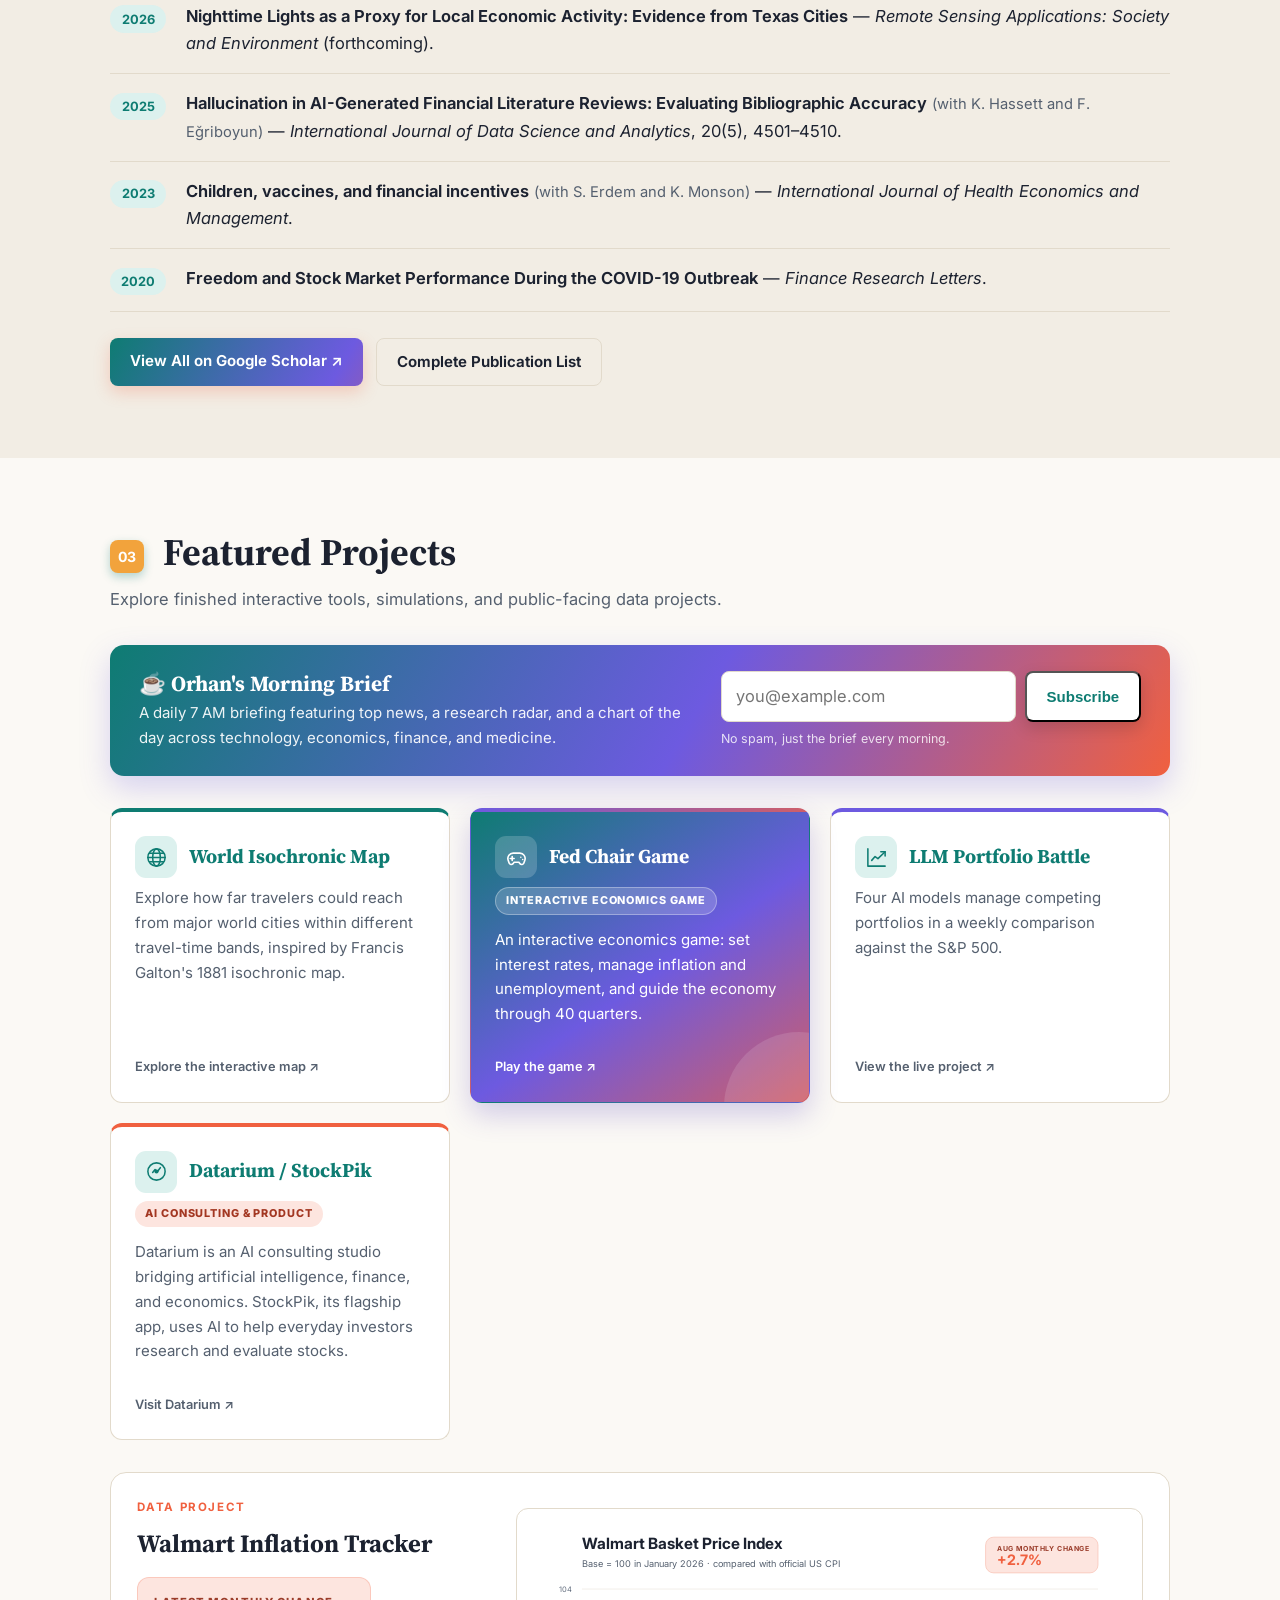
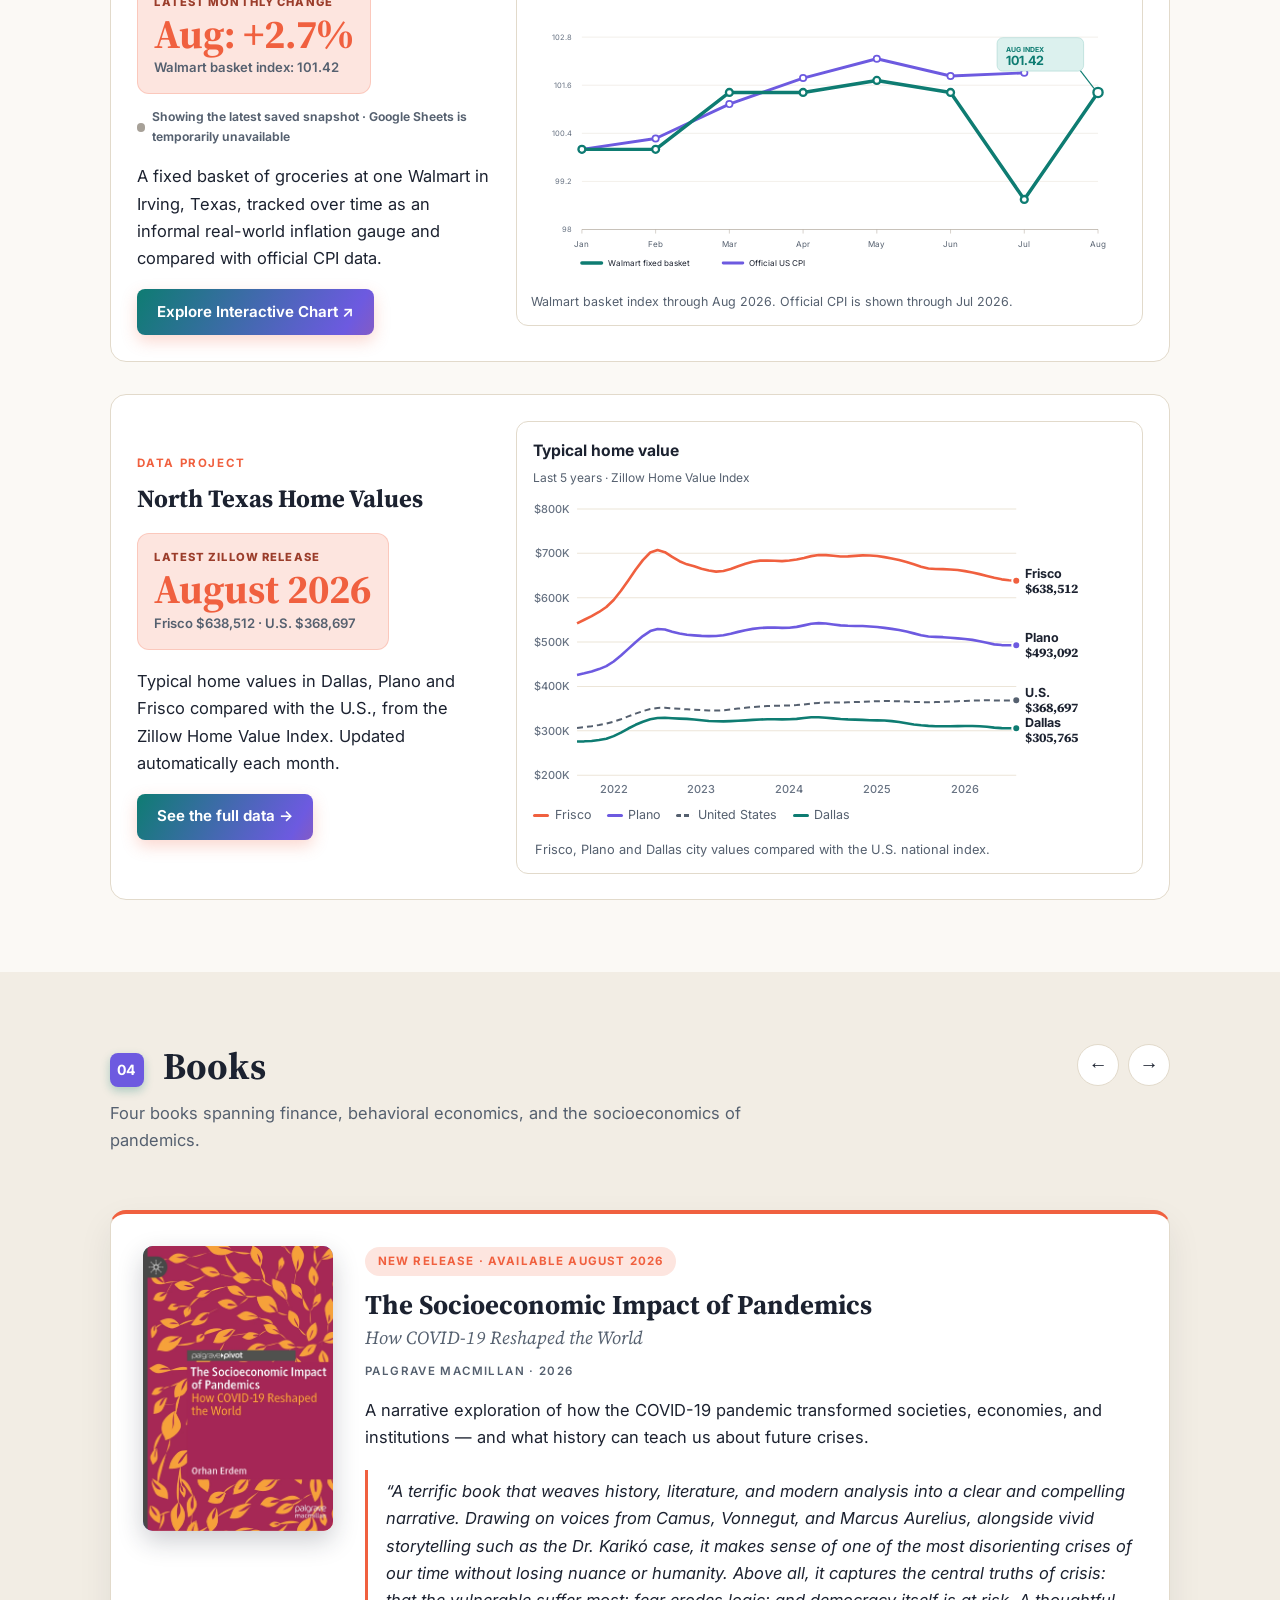
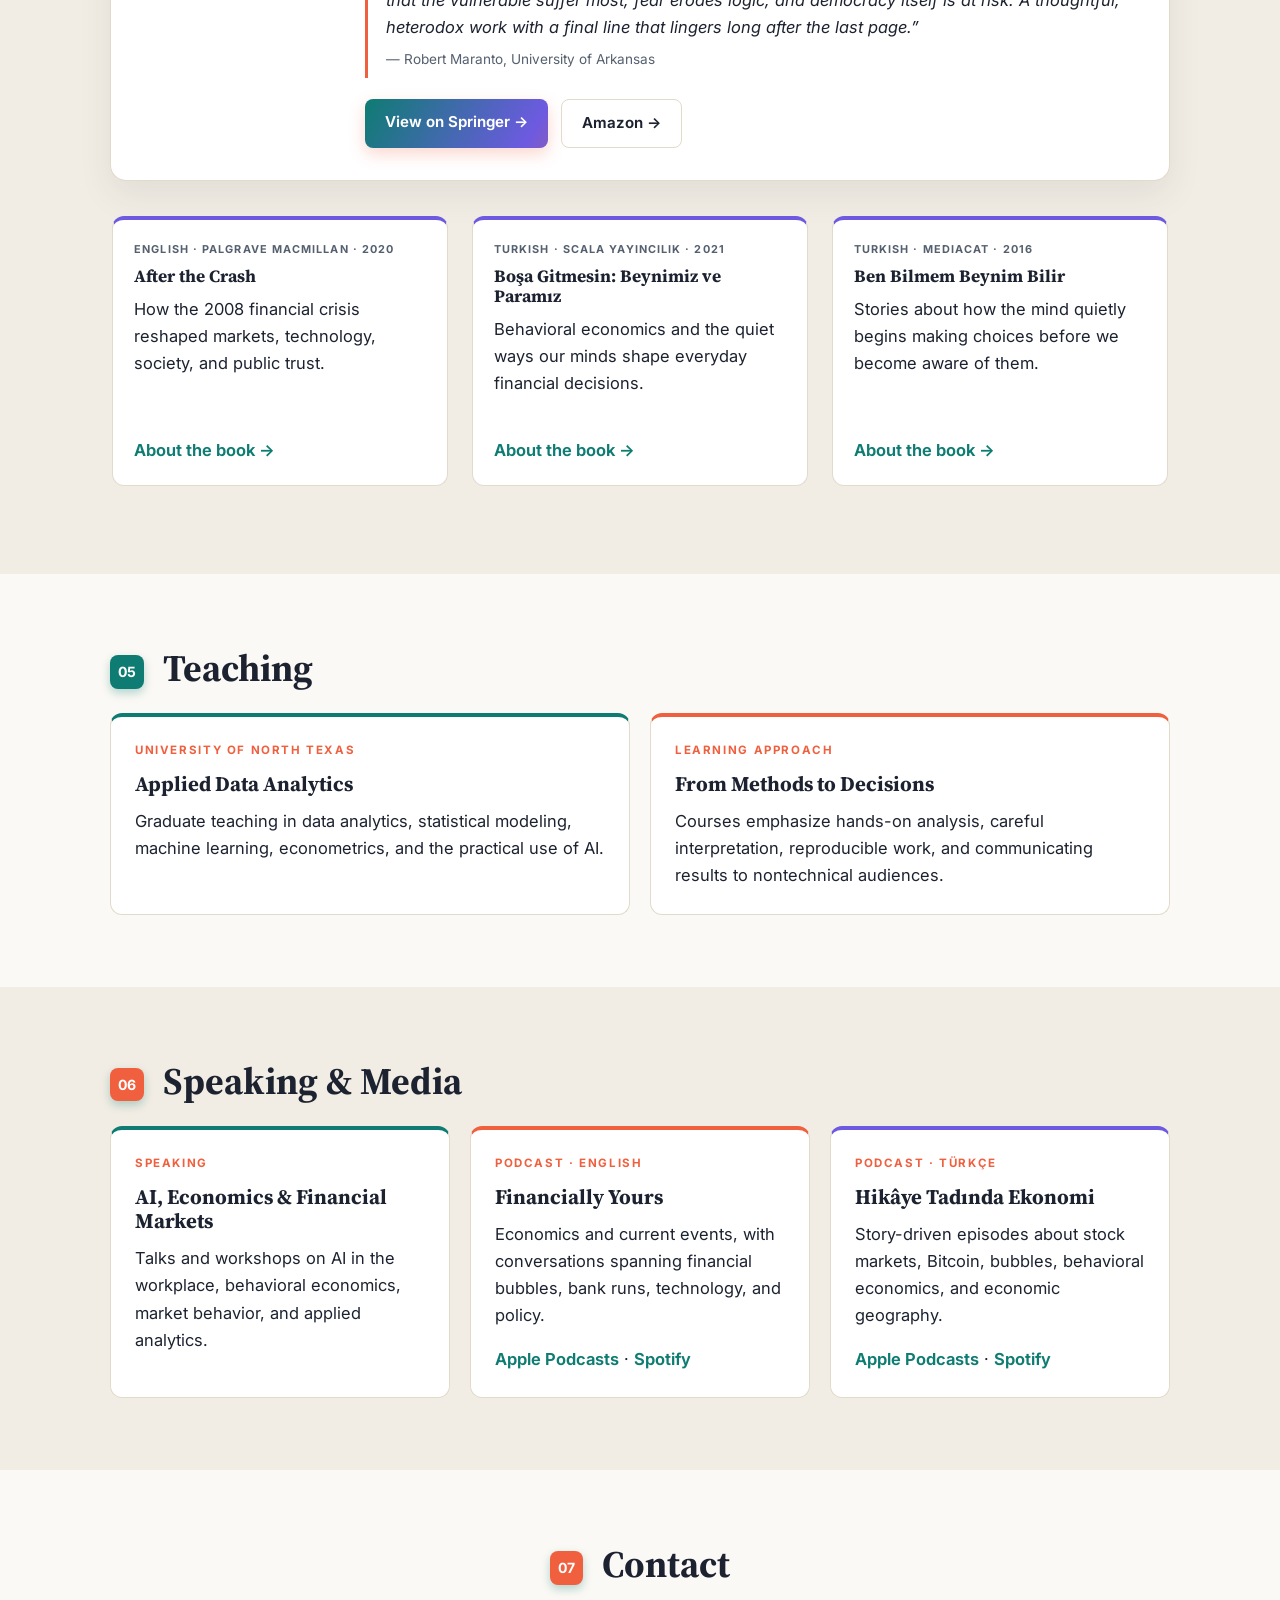
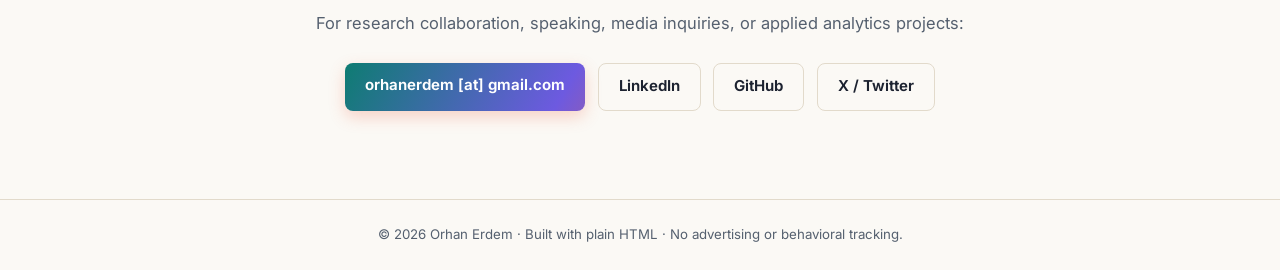
==== commit a9d7e559: "Add files via upload" ====
--- a/index.html
+++ b/index.html
@@ -76,17 +76,23 @@
 </script>
 <style>
   /* Housing data preview card (Projects section) */
-  .hp-list { display: grid; gap: .15rem; }
-  .hp-row { display: grid; grid-template-columns: 5.5rem 1fr auto 4.2rem; align-items: center; gap: 1rem; padding: .8rem .25rem; border-bottom: 1px solid var(--rule); font-variant-numeric: tabular-nums; }
-  .hp-name { font-weight: 650; display: inline-flex; align-items: center; gap: .5rem; }
-  .hp-name::before { content: ""; width: 10px; height: 10px; border-radius: 50%; background: var(--c); flex: none; }
-  .hp-spark { color: var(--c); height: 28px; }
-  .hp-spark svg { width: 100%; height: 28px; display: block; }
-  .hp-val { font-family: var(--serif); font-size: 1.25rem; font-weight: 700; text-align: right; }
-  .hp-chg { font-size: .9rem; font-weight: 600; text-align: right; color: var(--ink-soft); }
-  .hp-chg.up { color: #1f7a4d; } .hp-chg.down { color: #b4442f; }
-  .hp-foot { font-size: .8rem; color: var(--ink-soft); margin: .6rem .25rem 0; }
-  @media (max-width: 480px) { .hp-row { grid-template-columns: 1fr auto 3.8rem; gap: .6rem; } .hp-spark, .hp-spark-note { display: none; } .hp-val { font-size: 1.1rem; } }
+  .hp-figure { margin: 0; border: 1px solid var(--rule); border-radius: 12px; padding: 1rem 1rem .75rem; position: relative; }
+  .hp-chart-head strong { display: block; font-size: .98rem; }
+  .hp-chart-head span { font-size: .75rem; color: var(--ink-soft); }
+  #hp-chart { position: relative; margin-top: .5rem; }
+  #hp-chart svg { display: block; width: 100%; height: auto; overflow: visible; }
+  #hp-chart text { font: 500 11px var(--sans); fill: #687383; }
+  #hp-chart text.hp-end { font-weight: 700; font-size: 12.5px; fill: currentColor; }
+  #hp-chart text.hp-endv { font-family: var(--serif); font-weight: 700; font-size: 13px; fill: var(--ink); }
+  .hp-legend { display: flex; flex-wrap: wrap; gap: .3rem 1rem; font-size: .78rem; color: var(--ink-soft); margin-top: .4rem; }
+  .hp-legend span { display: inline-flex; align-items: center; gap: .35rem; }
+  .hp-legend i { width: 16px; height: 3px; border-radius: 2px; background: var(--c); }
+  .hp-legend i.dash { background: repeating-linear-gradient(90deg, var(--c) 0 5px, transparent 5px 8px); }
+  .hp-figure figcaption { font-size: .8rem; color: var(--ink-soft); margin-top: .5rem; }
+  .hp-tip { position: absolute; pointer-events: none; background: var(--ink); color: #fff; font-size: .78rem; padding: .45rem .6rem; border-radius: 7px; min-width: 150px; box-shadow: 0 8px 20px rgba(28,34,48,.2); }
+  .hp-tip b { display: block; margin-bottom: .15rem; }
+  .hp-tip div { display: flex; justify-content: space-between; gap: .8rem; font-variant-numeric: tabular-nums; }
+  .hp-tip span::before { content: ""; display: inline-block; width: 8px; height: 8px; border-radius: 50%; background: var(--c); margin-right: .35rem; }
 </style>
 </head>
 <body>
@@ -298,45 +304,96 @@
   <div class="tracker-copy">
     <p class="eyebrow">Data project</p>
     <h3>North Texas Home Values</h3>
-    <div class="tracker-result" role="group" aria-label="Typical home value in Frisco">
+    <div class="tracker-result" role="group" aria-label="Latest Zillow release">
       <span class="tracker-result-label">Latest Zillow release</span>
       <strong id="hp-month">August 2026</strong>
-      <span class="tracker-result-detail">Updated automatically each month</span>
+      <span class="tracker-result-detail" id="hp-detail">Frisco $638,512 · U.S. $368,697</span>
     </div>
     <p>
       Typical home values in Dallas, Plano and Frisco compared with the U.S., from the
-      Zillow Home Value Index, with monthly, yearly and long-run changes.
+      Zillow Home Value Index. Updated automatically each month.
     </p>
     <a class="btn btn-primary" href="data.html">See the full data →</a>
   </div>
-  <div class="hp-list" id="hp-list" aria-label="Typical home value and change over the past year">
-    <div class="hp-row" style="--c:#f0603f"><span class="hp-name">Frisco</span><span class="hp-spark"></span><span class="hp-val">$638,512</span><span class="hp-chg down">−4.1%</span></div>
-    <div class="hp-row" style="--c:#6d5ae0"><span class="hp-name">Plano</span><span class="hp-spark"></span><span class="hp-val">$493,092</span><span class="hp-chg down">−3.8%</span></div>
-    <div class="hp-row" style="--c:#0e7c72"><span class="hp-name">Dallas</span><span class="hp-spark"></span><span class="hp-val">$305,765</span><span class="hp-chg down">−1.7%</span></div>
-    <div class="hp-row" style="--c:#55606f"><span class="hp-name">U.S.</span><span class="hp-spark"></span><span class="hp-val">$368,697</span><span class="hp-chg up">+1.2%</span></div>
-    <p class="hp-foot">Typical home value and change over the past year<span class="hp-spark-note"> · lines show the last 5 years</span></p>
-  </div>
+  <figure class="data-card tracker-static-chart hp-figure">
+    <div class="hp-chart-head">
+      <div><strong>Typical home value</strong><span id="hp-sub">Last 5 years · Zillow Home Value Index</span></div>
+    </div>
+    <div id="hp-chart"></div>
+    <div class="hp-legend" id="hp-legend"></div>
+    <figcaption id="hp-caption">Frisco, Plano and Dallas city values compared with the U.S. national index.</figcaption>
+  </figure>
 </article>
 <script>
 (() => {
-  const NAMES = { "Frisco": "Frisco", "Plano": "Plano", "Dallas": "Dallas", "U.S.": "United States" };
+  const FALLBACK = {"latest_month":"2026-08","series":{"Dallas":[["2021-08",276012],["2021-09",276256],["2021-10",277097],["2021-11",279193],["2021-12",282122],["2022-01",287927],["2022-02",295782],["2022-03",305024],["2022-04",313360],["2022-05",320346],["2022-06",325874],["2022-07",328844],["2022-08",329310],["2022-09",328313],["2022-10",327414],["2022-11",326692],["2022-12",325519],["2023-01",323733],["2023-02",322013],["2023-03",321321],["2023-04",321231],["2023-05",321828],["2023-06",322569],["2023-07",323427],["2023-08",324604],["2023-09",325394],["2023-10",326004],["2023-11",326007],["2023-12",325583],["2024-01",325778],["2024-02",326816],["2024-03",328858],["2024-04",330272],["2024-05",330406],["2024-06",329409],["2024-07",327933],["2024-08",326585],["2024-09",325664],["2024-10",325086],["2024-11",324416],["2024-12",323852],["2025-01",323365],["2025-02",323060],["2025-03",321840],["2025-04",319682],["2025-05",316971],["2025-06",314341],["2025-07",312258],["2025-08",310919],["2025-09",310320],["2025-10",310186],["2025-11",310336],["2025-12",310576],["2026-01",310814],["2026-02",310825],["2026-03",310202],["2026-04",308884],["2026-05",307210],["2026-06",305996],["2026-07",305559],["2026-08",305765]],"Plano":[["2021-08",425877],["2021-09",429717],["2021-10",433836],["2021-11",439127],["2021-12",445805],["2022-01",456225],["2022-02",469481],["2022-03",484563],["2022-04",499737],["2022-05",513465],["2022-06",524924],["2022-07",529565],["2022-08",528298],["2022-09",523515],["2022-10",519436],["2022-11",516543],["2022-12",515008],["2023-01",513971],["2023-02",513392],["2023-03",513784],["2023-04",515311],["2023-05",518948],["2023-06",523092],["2023-07",526916],["2023-08",529801],["2023-09",531784],["2023-10",532515],["2023-11",532663],["2023-12",532071],["2024-01",532354],["2024-02",534210],["2024-03",537613],["2024-04",541374],["2024-05",542565],["2024-06",541691],["2024-07",539622],["2024-08",537711],["2024-09",536740],["2024-10",536421],["2024-11",536212],["2024-12",535262],["2025-01",533779],["2025-02",532081],["2025-03",529726],["2025-04",527091],["2025-05",523735],["2025-06",519730],["2025-07",515592],["2025-08",512741],["2025-09",511752],["2025-10",510979],["2025-11",509800],["2025-12",508397],["2026-01",506673],["2026-02",504952],["2026-03",501748],["2026-04",498339],["2026-05",494873],["2026-06",493226],["2026-07",492759],["2026-08",493092]],"Frisco":[["2021-08",541936],["2021-09",550272],["2021-10",558535],["2021-11",567954],["2021-12",579134],["2022-01",595055],["2022-02",615651],["2022-03",638974],["2022-04",663164],["2022-05",684669],["2022-06",701883],["2022-07",707498],["2022-08",702689],["2022-09",691863],["2022-10",682208],["2022-11",675352],["2022-12",670698],["2023-01",665359],["2023-02",661351],["2023-03",658860],["2023-04",660187],["2023-05",664640],["2023-06",670899],["2023-07",676660],["2023-08",680848],["2023-09",683557],["2023-10",683674],["2023-11",683312],["2023-12",682509],["2024-01",683908],["2024-02",686008],["2024-03",689590],["2024-04",693761],["2024-05",696157],["2024-06",696030],["2024-07",694387],["2024-08",693070],["2024-09",693382],["2024-10",694429],["2024-11",695639],["2024-12",695361],["2025-01",694009],["2025-02",691464],["2025-03",688290],["2025-04",684918],["2025-05",680691],["2025-06",675293],["2025-07",669878],["2025-08",666109],["2025-09",664832],["2025-10",664434],["2025-11",663662],["2025-12",662448],["2026-01",659988],["2026-02",657083],["2026-03",653112],["2026-04",649159],["2026-05",644815],["2026-06",641482],["2026-07",639326],["2026-08",638512]],"United States":[["2021-08",306368],["2021-09",308365],["2021-10",310322],["2021-11",312975],["2021-12",316245],["2022-01",320744],["2022-02",326132],["2022-03",332467],["2022-04",338799],["2022-05",344457],["2022-06",349186],["2022-07",351671],["2022-08",352050],["2022-09",350758],["2022-10",349516],["2022-11",348496],["2022-12",347570],["2023-01",346356],["2023-02",345469],["2023-03",345406],["2023-04",346390],["2023-05",348047],["2023-06",350023],["2023-07",351805],["2023-08",353459],["2023-09",354708],["2023-10",355643],["2023-11",356306],["2023-12",356745],["2024-01",357183],["2024-02",357984],["2024-03",359543],["2024-04",361420],["2024-05",362870],["2024-06",363438],["2024-07",363588],["2024-08",363834],["2024-09",364290],["2024-10",364885],["2024-11",365384],["2024-12",366112],["2025-01",366748],["2025-02",367213],["2025-03",366935],["2025-04",366401],["2025-05",365709],["2025-06",365085],["2025-07",364654],["2025-08",364424],["2025-09",364668],["2025-10",365107],["2025-11",365790],["2025-12",366588],["2026-01",367350],["2026-02",368072],["2026-03",368567],["2026-04",368647],["2026-05",368385],["2026-06",368142],["2026-07",368250],["2026-08",368697]]}};
+  const AREAS = [
+    { key: "Frisco", label: "Frisco", color: "#f0603f" },
+    { key: "Plano", label: "Plano", color: "#6d5ae0" },
+    { key: "United States", label: "U.S.", color: "#55606f", dash: true },
+    { key: "Dallas", label: "Dallas", color: "#0e7c72" },
+  ];
   const MONTHS = ["January","February","March","April","May","June","July","August","September","October","November","December"];
-  fetch("data/zhvi.json", { cache: "no-cache" }).then(r => r.ok ? r.json() : Promise.reject()).then(d => {
-    const [y, m] = d.latest_month.split("-");
-    document.getElementById("hp-month").textContent = MONTHS[m - 1] + " " + y;
-    document.querySelectorAll("#hp-list .hp-row").forEach(row => {
-      const s = d.series[NAMES[row.querySelector(".hp-name").textContent]];
-      if (!s || s.length < 61) return;
-      const v = s[s.length - 1][1], yoy = (v / s[s.length - 13][1] - 1) * 100, r1 = +yoy.toFixed(1);
-      row.querySelector(".hp-val").textContent = "$" + v.toLocaleString("en-US");
-      const c = row.querySelector(".hp-chg");
-      c.textContent = (r1 > 0 ? "+" : r1 < 0 ? "−" : "") + Math.abs(r1).toFixed(1) + "%";
-      c.className = "hp-chg " + (r1 > 0 ? "up" : r1 < 0 ? "down" : "");
-      const pts = s.slice(-61).map(p => p[1]), lo = Math.min(...pts), hi = Math.max(...pts);
-      const W = 120, H = 28, path = pts.map((p, i) => (i ? "L" : "M") + (i / (pts.length - 1) * W).toFixed(1) + "," + (2 + (1 - (p - lo) / (hi - lo || 1)) * (H - 4)).toFixed(1)).join("");
-      row.querySelector(".hp-spark").innerHTML = `<svg viewBox="0 0 ${W} ${H}" preserveAspectRatio="none" aria-hidden="true"><path d="${path}" fill="none" stroke="currentColor" stroke-width="2" stroke-linejoin="round" vector-effect="non-scaling-stroke"/></svg>`;
-    });
-  }).catch(() => {});
+  const usd = v => "$" + Math.round(v).toLocaleString("en-US");
+  const usdK = v => "$" + Math.round(v / 1000) + "K";
+  let D = FALLBACK;
+
+  function render() {
+    const box = document.getElementById("hp-chart");
+    if (!box) return;
+    const S = AREAS.map(a => (D.series[a.key] || []).slice(-61));
+    const n = Math.min(...S.map(s => s.length));
+    if (n < 2) return;
+    const [ly, lm] = D.latest_month.split("-");
+    document.getElementById("hp-month").textContent = MONTHS[lm - 1] + " " + ly;
+    const last = k => { const s = D.series[k]; return s[s.length - 1][1]; };
+    document.getElementById("hp-detail").textContent = `Frisco ${usd(last("Frisco"))} · U.S. ${usd(last("United States"))}`;
+
+    const W = Math.max(300, box.clientWidth), narrow = W < 520, H = narrow ? 240 : 300;
+    const m = { l: 44, r: narrow ? 58 : 110, t: 10, b: 24 }, iw = W - m.l - m.r, ih = H - m.t - m.b;
+    const vals = S.flatMap(s => s.slice(-n).map(p => p[1]));
+    const step = 100000;
+    const lo = Math.floor(Math.min(...vals) / step) * step, hi = Math.ceil(Math.max(...vals) / step) * step;
+    const x = i => m.l + i / (n - 1) * iw, y = v => m.t + (1 - (v - lo) / (hi - lo)) * ih;
+    const months = S[0].slice(-n).map(p => p[0]);
+    let g = "";
+    for (let v = lo; v <= hi; v += step) g += `<line x1="${m.l}" x2="${m.l + iw}" y1="${y(v)}" y2="${y(v)}" stroke="#ece5d8"/><text x="${m.l - 7}" y="${y(v) + 4}" text-anchor="end">${usdK(v)}</text>`;
+    months.forEach((k, i) => { if (k.endsWith("-01")) g += `<text x="${x(i)}" y="${H - 6}" text-anchor="middle">${k.slice(0, 4)}</text>`; });
+    // End labels, nudged apart so they never overlap
+    const ends = AREAS.map((a, j) => ({ a, v: S[j][S[j].length - 1][1] })).sort((p, q) => q.v - p.v);
+    let prevY = -1e9; ends.forEach(e => { e.ly = Math.max(y(e.v), prevY + (narrow ? 26 : 30)); prevY = e.ly; });
+    const lines = AREAS.map((a, j) => {
+      const d = S[j].slice(-n).map((p, i) => (i ? "L" : "M") + x(i).toFixed(1) + "," + y(p[1]).toFixed(1)).join("");
+      return `<path d="${d}" fill="none" stroke="${a.color}" stroke-width="${a.dash ? 2 : 2.6}" ${a.dash ? 'stroke-dasharray="6 4"' : ""} stroke-linejoin="round"/>`;
+    }).join("");
+    const labels = ends.map(e => `<circle cx="${x(n - 1)}" cy="${y(e.v)}" r="4" fill="${e.a.color}" stroke="#fff" stroke-width="2"/>
+      <text class="hp-end" x="${x(n - 1) + 9}" y="${e.ly - (narrow ? 2 : 3)}" fill="${e.a.color}">${e.a.label}</text>
+      <text class="hp-endv" x="${x(n - 1) + 9}" y="${e.ly + (narrow ? 10 : 12)}">${narrow ? usdK(e.v) : usd(e.v)}</text>`).join("");
+    box.innerHTML = `<svg viewBox="0 0 ${W} ${H}" role="img" aria-label="Line chart of typical home values over the last five years in Frisco, Plano, Dallas and the United States">${g}${lines}${labels}
+      <g id="hp-hov" visibility="hidden"><line id="hp-hl" y1="${m.t}" y2="${m.t + ih}" stroke="#9aa3ad" stroke-dasharray="3 3"/></g></svg><div class="hp-tip" hidden></div>`;
+    document.getElementById("hp-legend").innerHTML = AREAS.map(a => `<span style="--c:${a.color}"><i class="${a.dash ? "dash" : ""}"></i>${a.key}</span>`).join("");
+
+    const svg = box.querySelector("svg"), hov = svg.querySelector("#hp-hov"), hl = svg.querySelector("#hp-hl"), tip = box.querySelector(".hp-tip");
+    const move = e => {
+      const r = svg.getBoundingClientRect(), sx = (e.clientX - r.left) * W / r.width;
+      const i = Math.max(0, Math.min(n - 1, Math.round((sx - m.l) / iw * (n - 1))));
+      hov.setAttribute("visibility", "visible"); hl.setAttribute("x1", x(i)); hl.setAttribute("x2", x(i));
+      const [yy, mm] = months[i].split("-");
+      tip.innerHTML = `<b>${MONTHS[mm - 1]} ${yy}</b>` + AREAS.map((a, j) => ({ a, v: S[j].slice(-n)[i][1] })).sort((p, q) => q.v - p.v)
+        .map(({ a, v }) => `<div><span style="--c:${a.color}">${a.label}</span>${usd(v)}</div>`).join("");
+      tip.hidden = false;
+      const k = r.width / W, tw = tip.offsetWidth, px = x(i) * k;
+      tip.style.left = (px + 12 + tw > r.width ? px - 12 - tw : px + 12) + "px"; tip.style.top = "4px";
+    };
+    svg.addEventListener("pointermove", move); svg.addEventListener("pointerdown", move);
+    svg.addEventListener("pointerleave", () => { hov.setAttribute("visibility", "hidden"); tip.hidden = true; });
+  }
+
+  render();
+  let t; addEventListener("resize", () => { clearTimeout(t); t = setTimeout(render, 150); });
+  // Newer figures from the monthly updater replace the built-in snapshot
+  fetch("data/zhvi.json", { cache: "no-cache" }).then(r => r.ok ? r.json() : Promise.reject())
+    .then(d => { if (d.latest_month >= D.latest_month) { D = d; render(); } }).catch(() => {});
 })();
 </script>
 
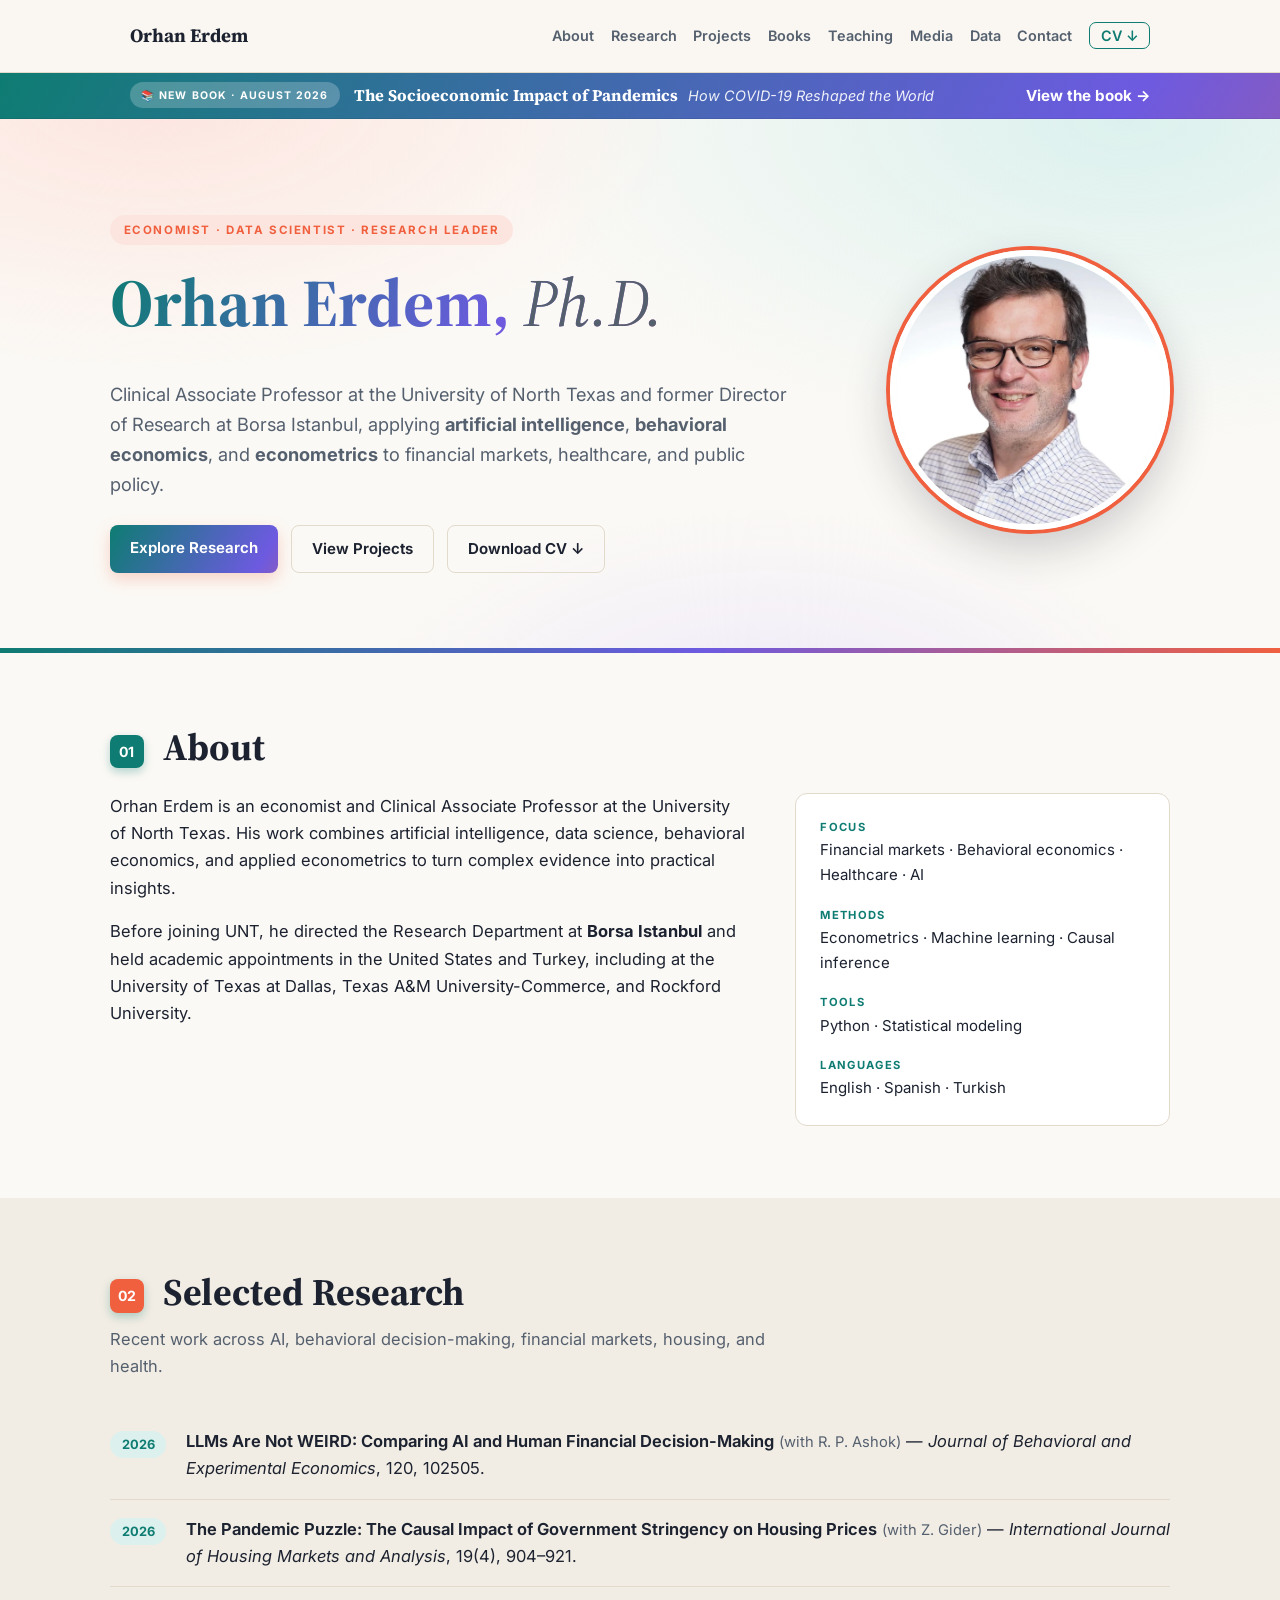
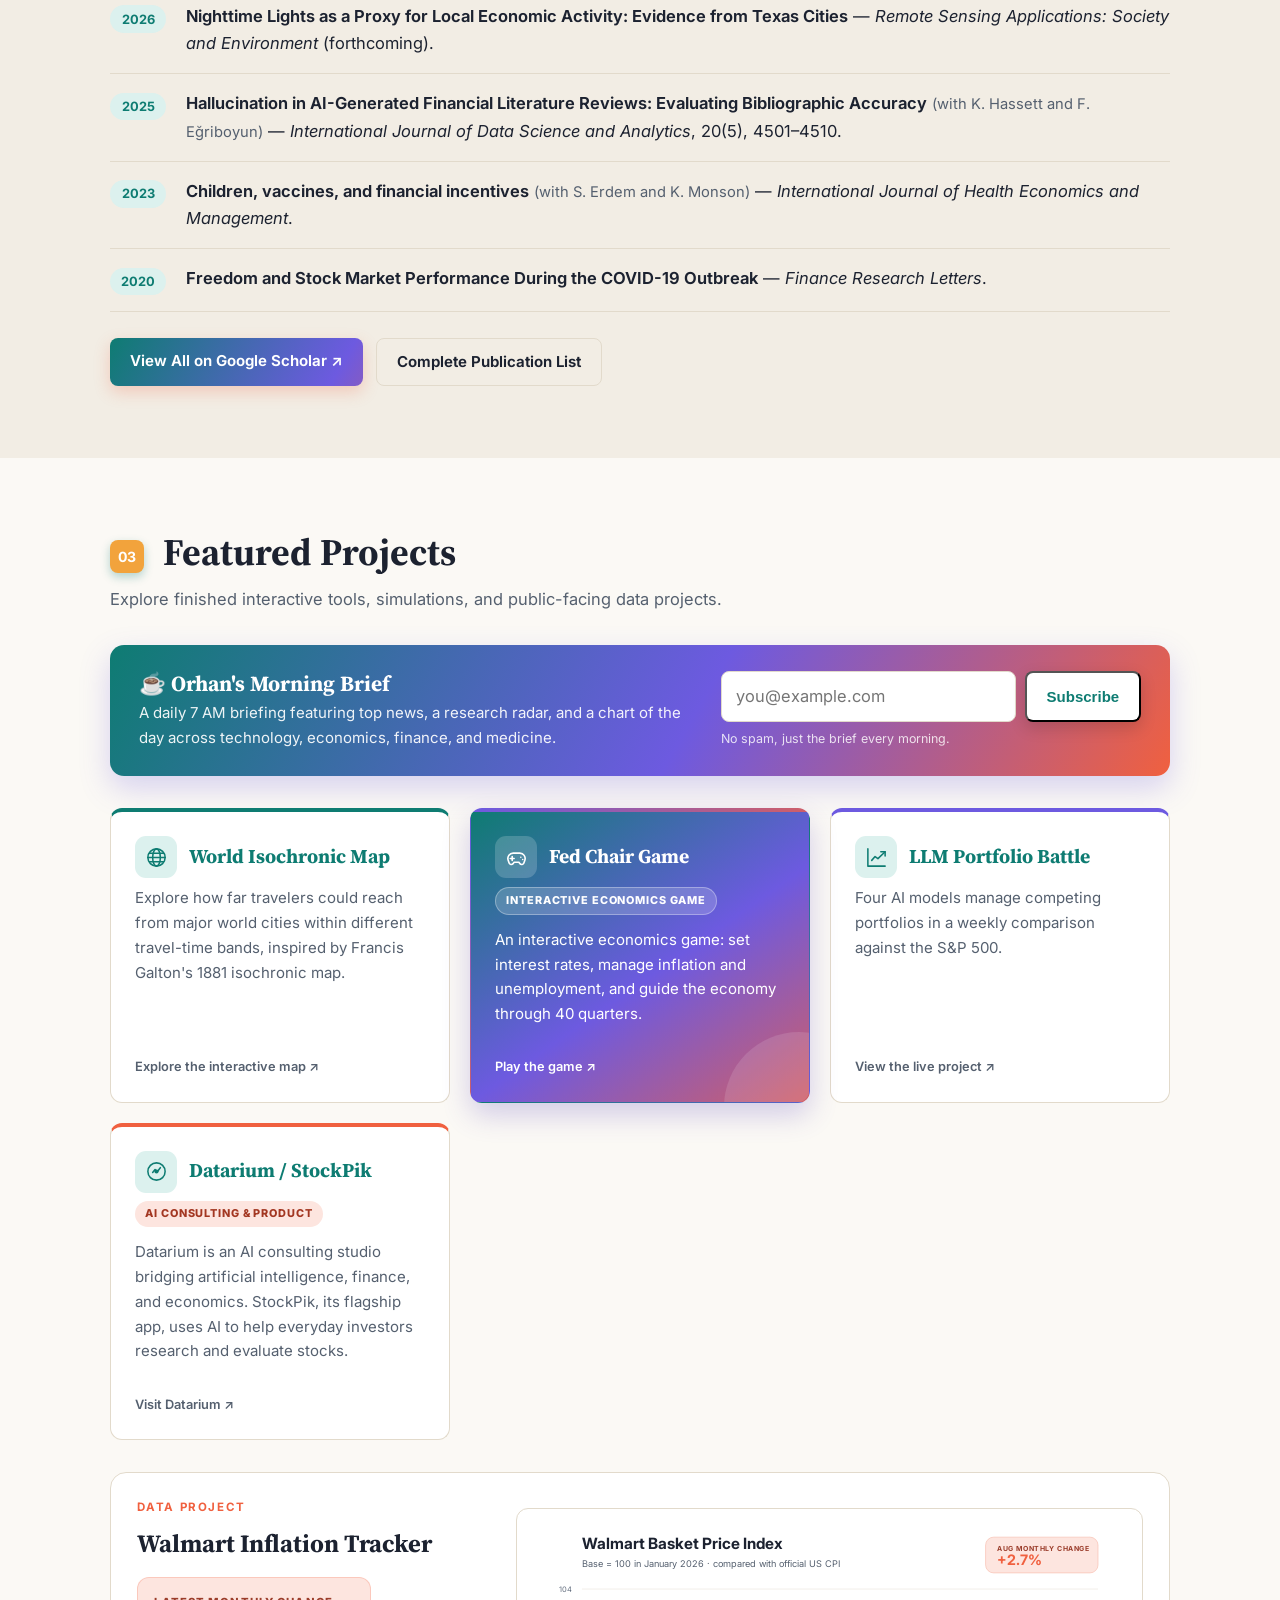
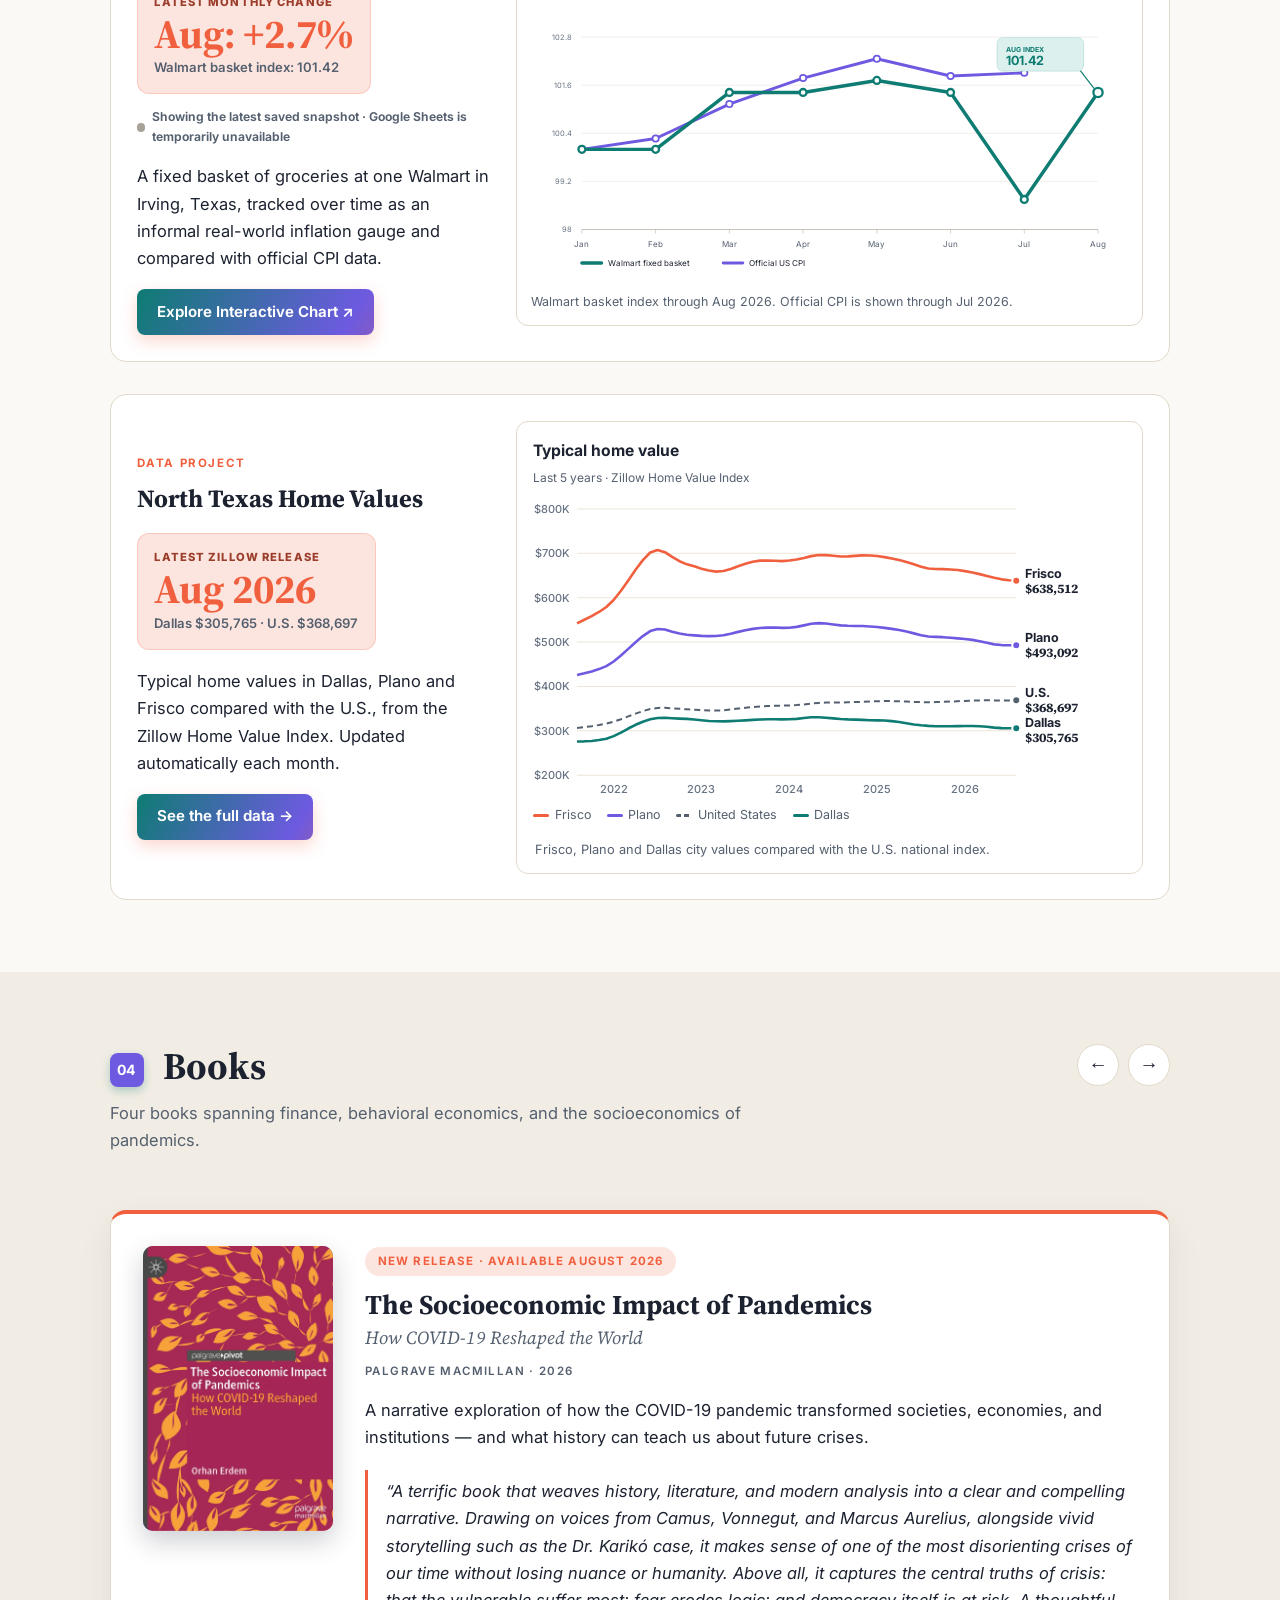
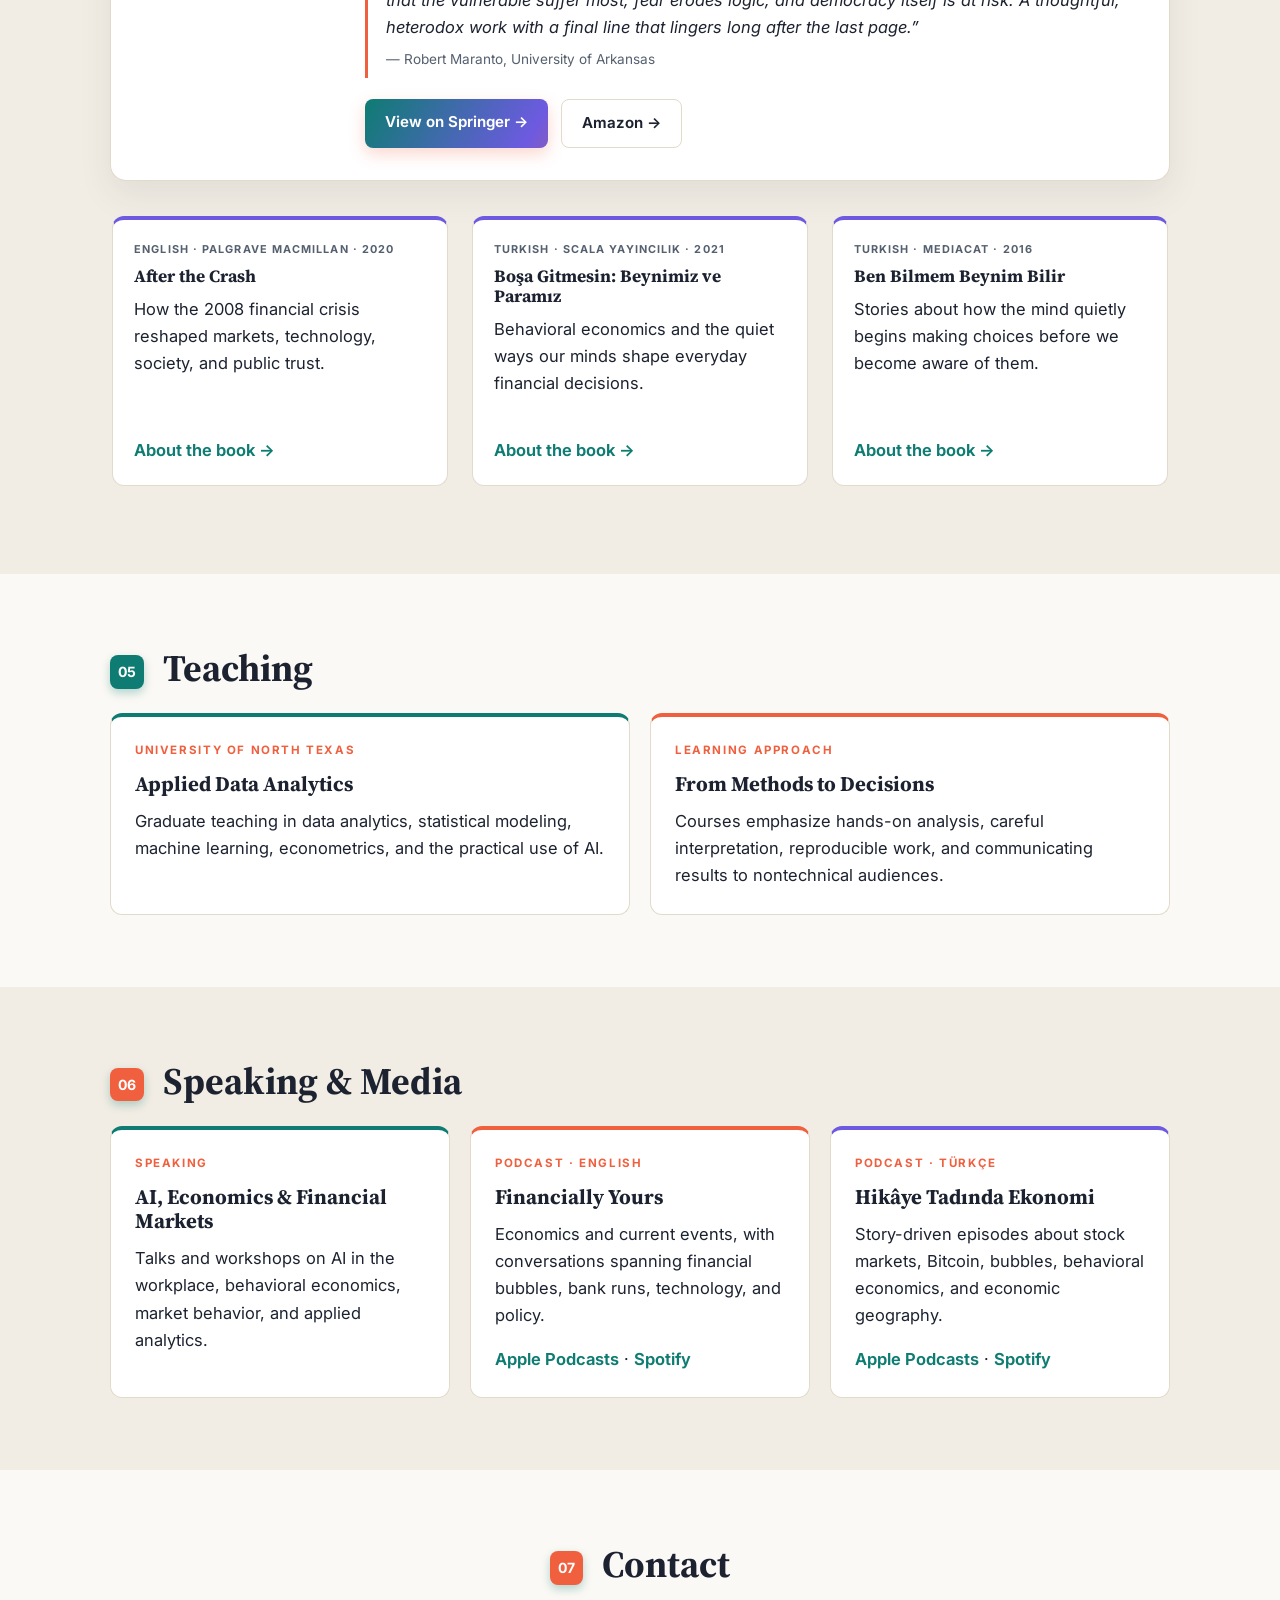
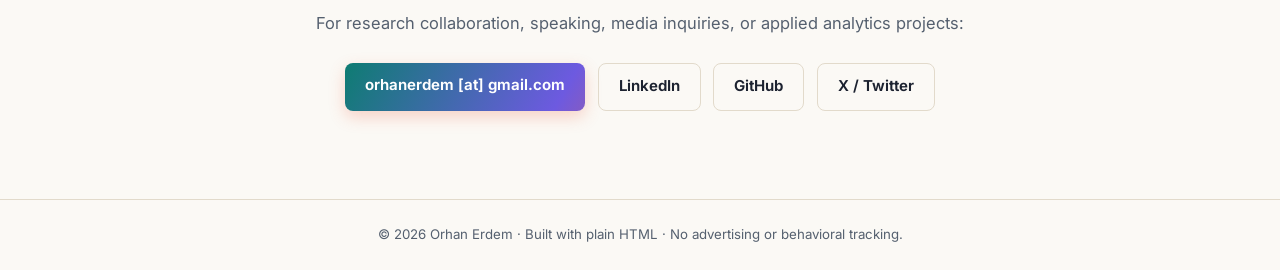
==== commit 23da6a34: "Add files via upload" ====
--- a/index.html
+++ b/index.html
@@ -204,7 +204,7 @@
       aria-label="Latest monthly change: July 2026, negative 2.64 percent"
     >
       <span class="tracker-result-label">Latest monthly change</span>
-      <strong id="walmart-latest-change">July: −2.6%</strong>
+      <strong id="walmart-latest-change">Aug 2026: +2.7%</strong>
       <span id="walmart-latest-index" class="tracker-result-detail">
         Walmart basket index: 98.75
       </span>
@@ -306,8 +306,8 @@
     <h3>North Texas Home Values</h3>
     <div class="tracker-result" role="group" aria-label="Latest Zillow release">
       <span class="tracker-result-label">Latest Zillow release</span>
-      <strong id="hp-month">August 2026</strong>
-      <span class="tracker-result-detail" id="hp-detail">Frisco $638,512 · U.S. $368,697</span>
+      <strong id="hp-month">Aug 2026</strong>
+      <span class="tracker-result-detail" id="hp-detail">Dallas $305,765 · U.S. $368,697</span>
     </div>
     <p>
       Typical home values in Dallas, Plano and Frisco compared with the U.S., from the
@@ -345,9 +345,9 @@
     const n = Math.min(...S.map(s => s.length));
     if (n < 2) return;
     const [ly, lm] = D.latest_month.split("-");
-    document.getElementById("hp-month").textContent = MONTHS[lm - 1] + " " + ly;
+    document.getElementById("hp-month").textContent = MONTHS[lm - 1].slice(0, 3) + " " + ly;
     const last = k => { const s = D.series[k]; return s[s.length - 1][1]; };
-    document.getElementById("hp-detail").textContent = `Frisco ${usd(last("Frisco"))} · U.S. ${usd(last("United States"))}`;
+    document.getElementById("hp-detail").textContent = `Dallas ${usd(last("Dallas"))} · U.S. ${usd(last("United States"))}`;
 
     const W = Math.max(300, box.clientWidth), narrow = W < 520, H = narrow ? 240 : 300;
     const m = { l: 44, r: narrow ? 58 : 110, t: 10, b: 24 }, iw = W - m.l - m.r, ih = H - m.t - m.b;
@@ -511,6 +511,6 @@
 <footer class="site-footer">
 <p>© <span id="year"></span> Orhan Erdem · Built with plain HTML · No advertising or behavioral tracking.</p>
 </footer>
-<script src="script.js?v=20260726-6"></script>
+<script src="script.js?v=20260924-1"></script>
 </body>
 </html>
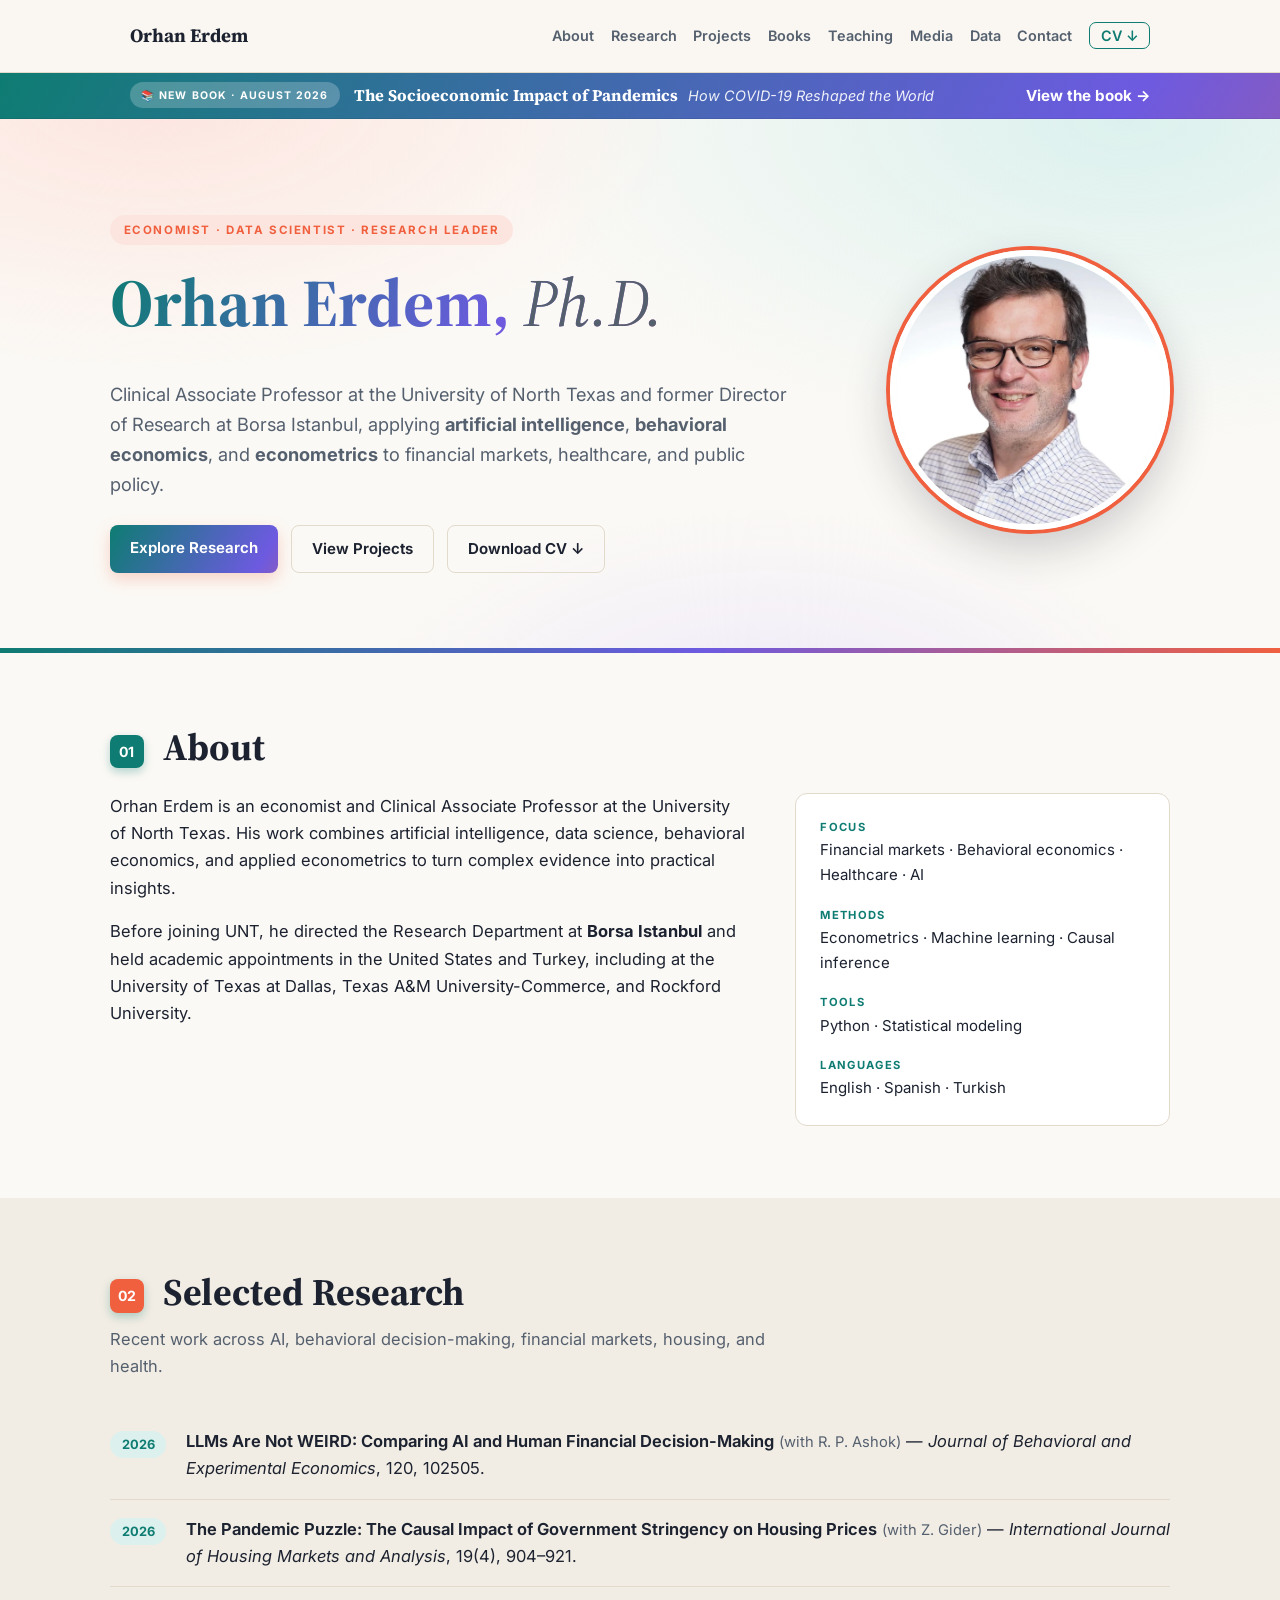
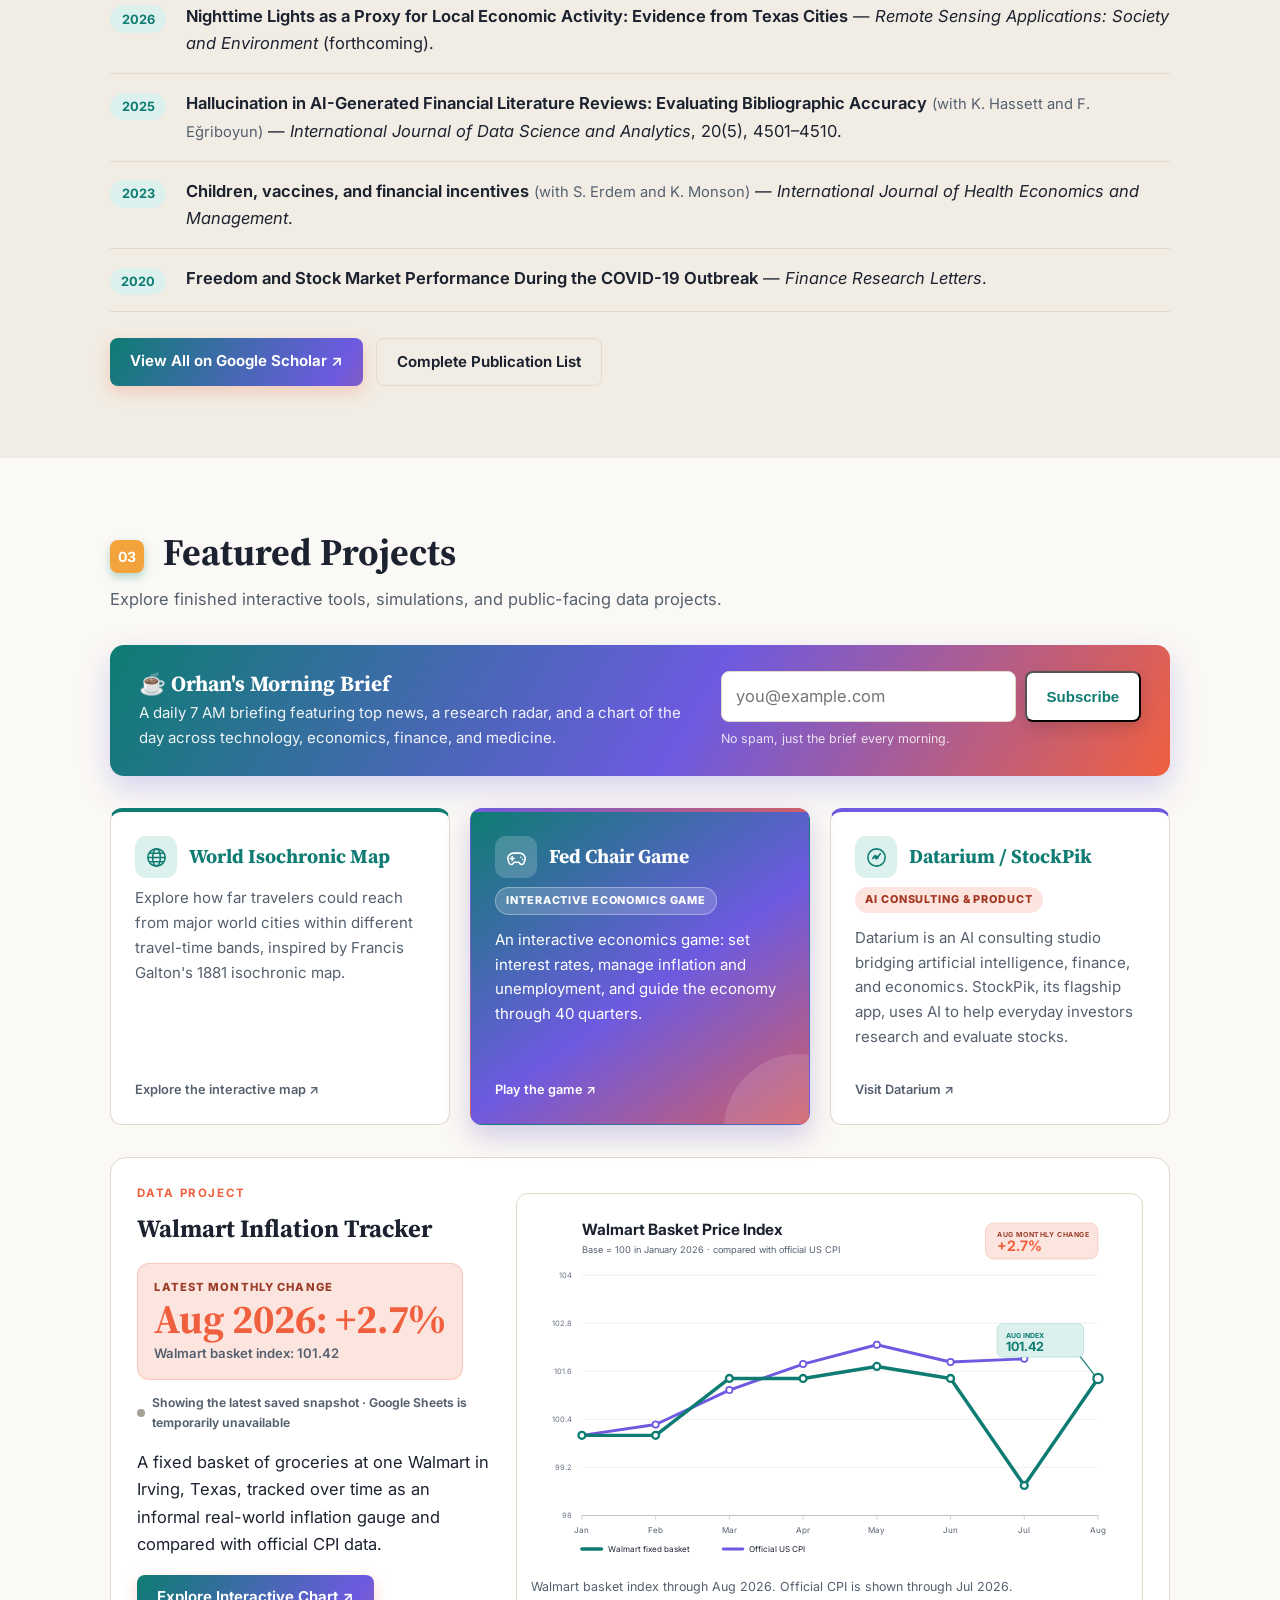
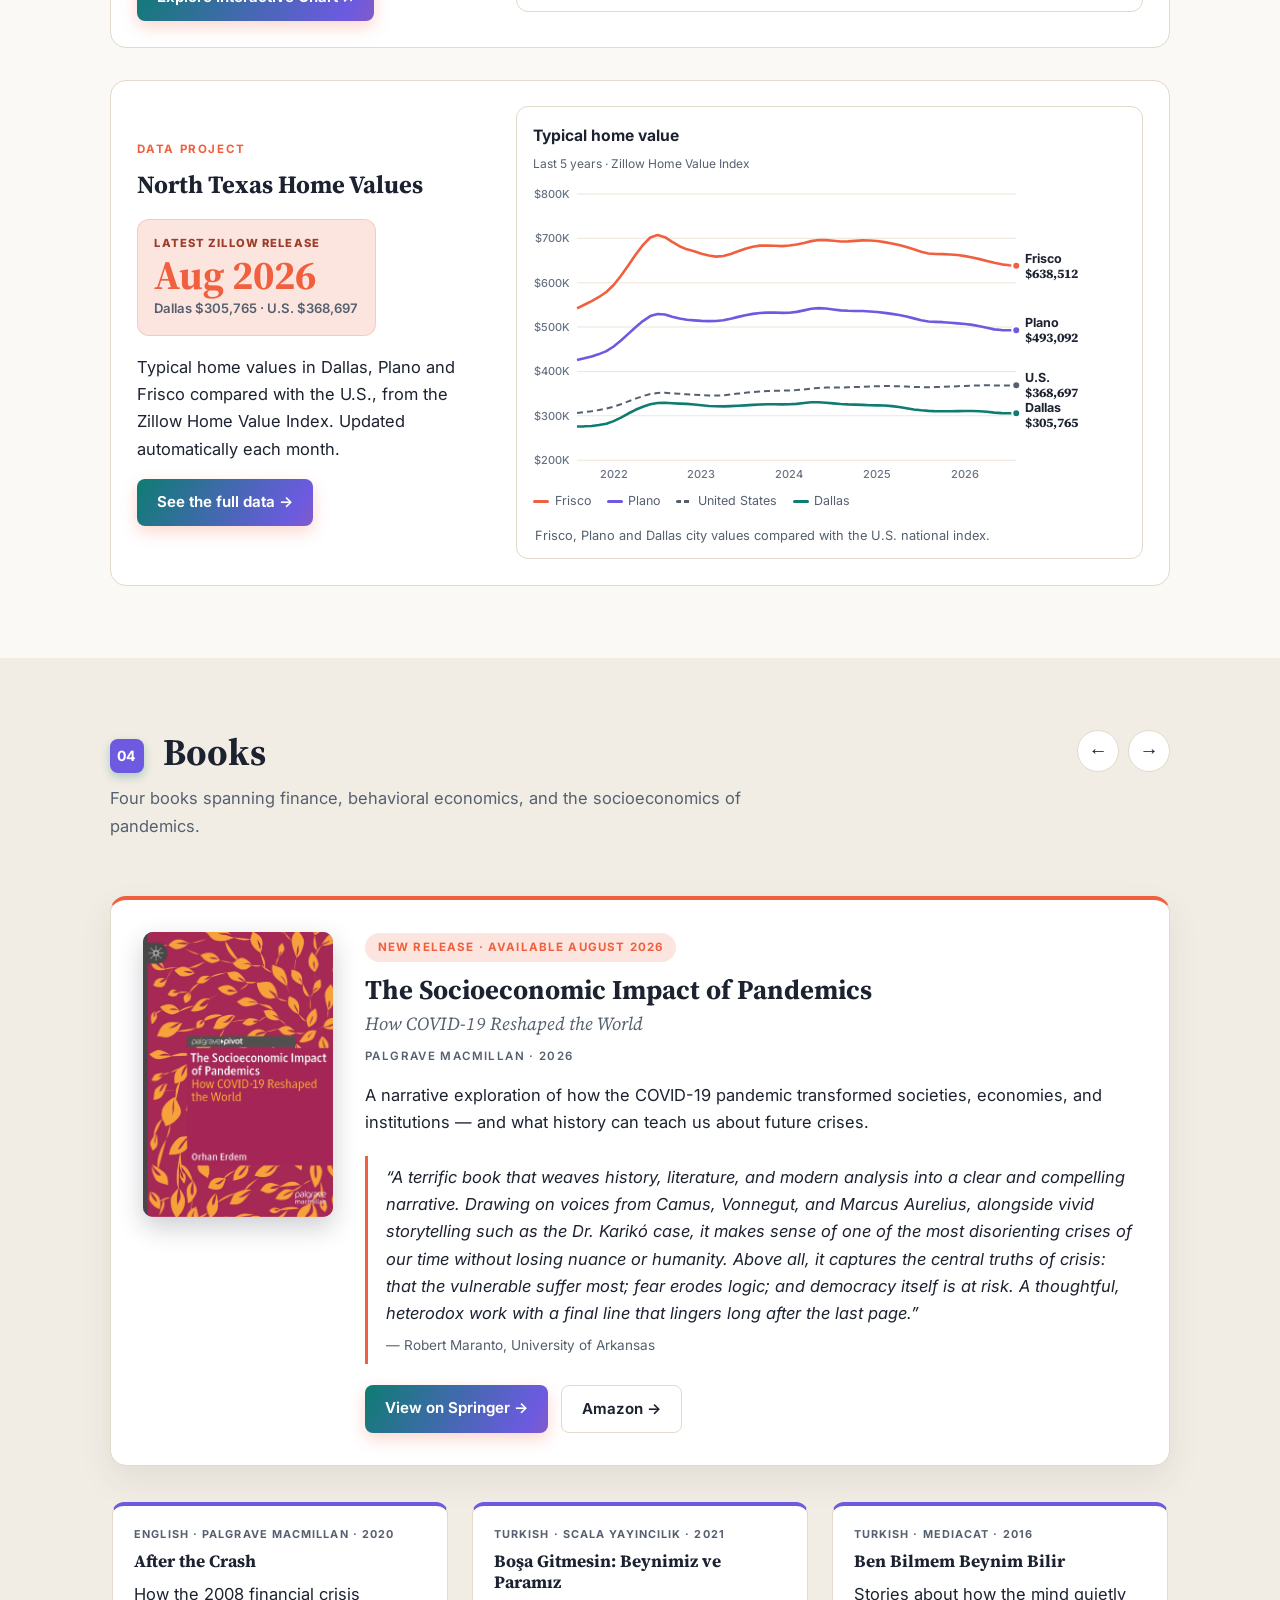
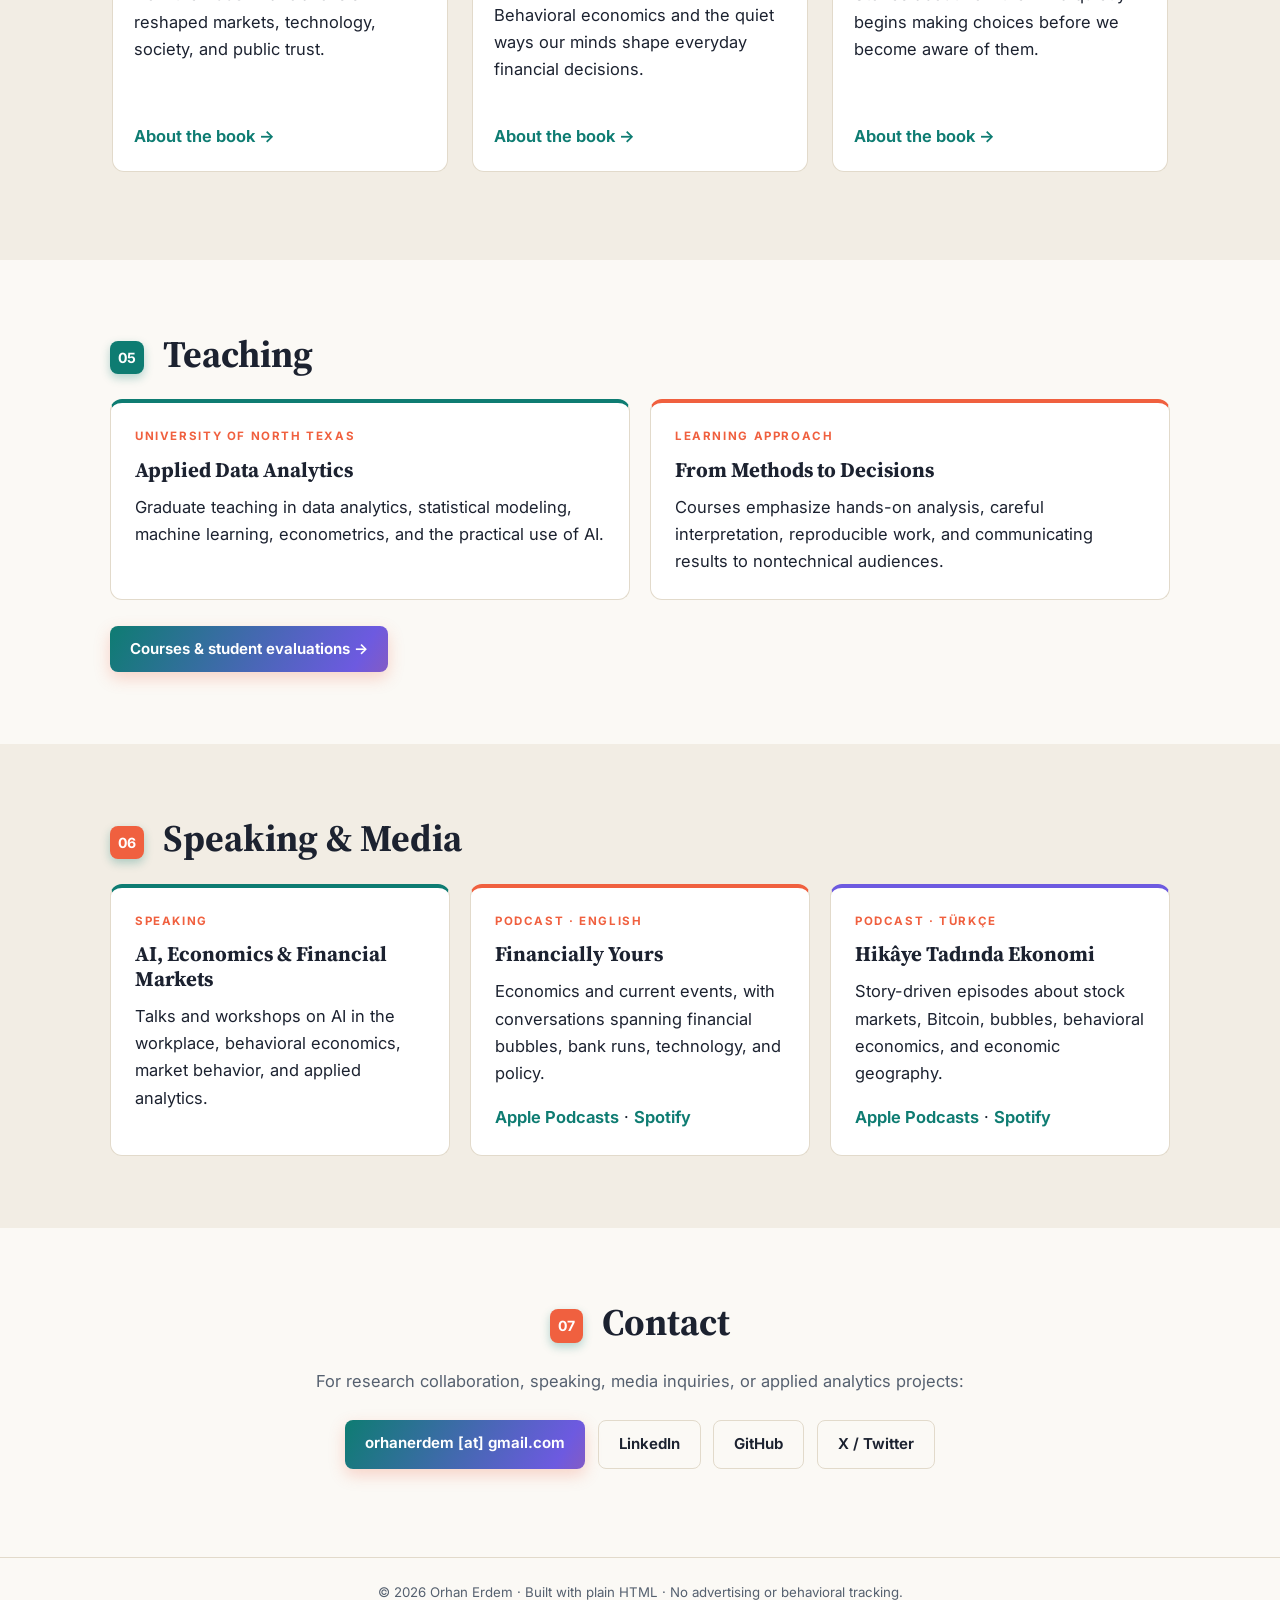
==== commit 0e1e2bf3: "Add files via upload" ====
--- a/index.html
+++ b/index.html
@@ -469,6 +469,9 @@
 <p>Courses emphasize hands-on analysis, careful interpretation, reproducible work, and communicating results to nontechnical audiences.</p>
 </article>
 </div>
+<div class="section-actions">
+<a class="btn btn-primary" href="teaching.html">Courses &amp; student evaluations →</a>
+</div>
 </div>
 </section>
 <section class="section section-alt" id="media">
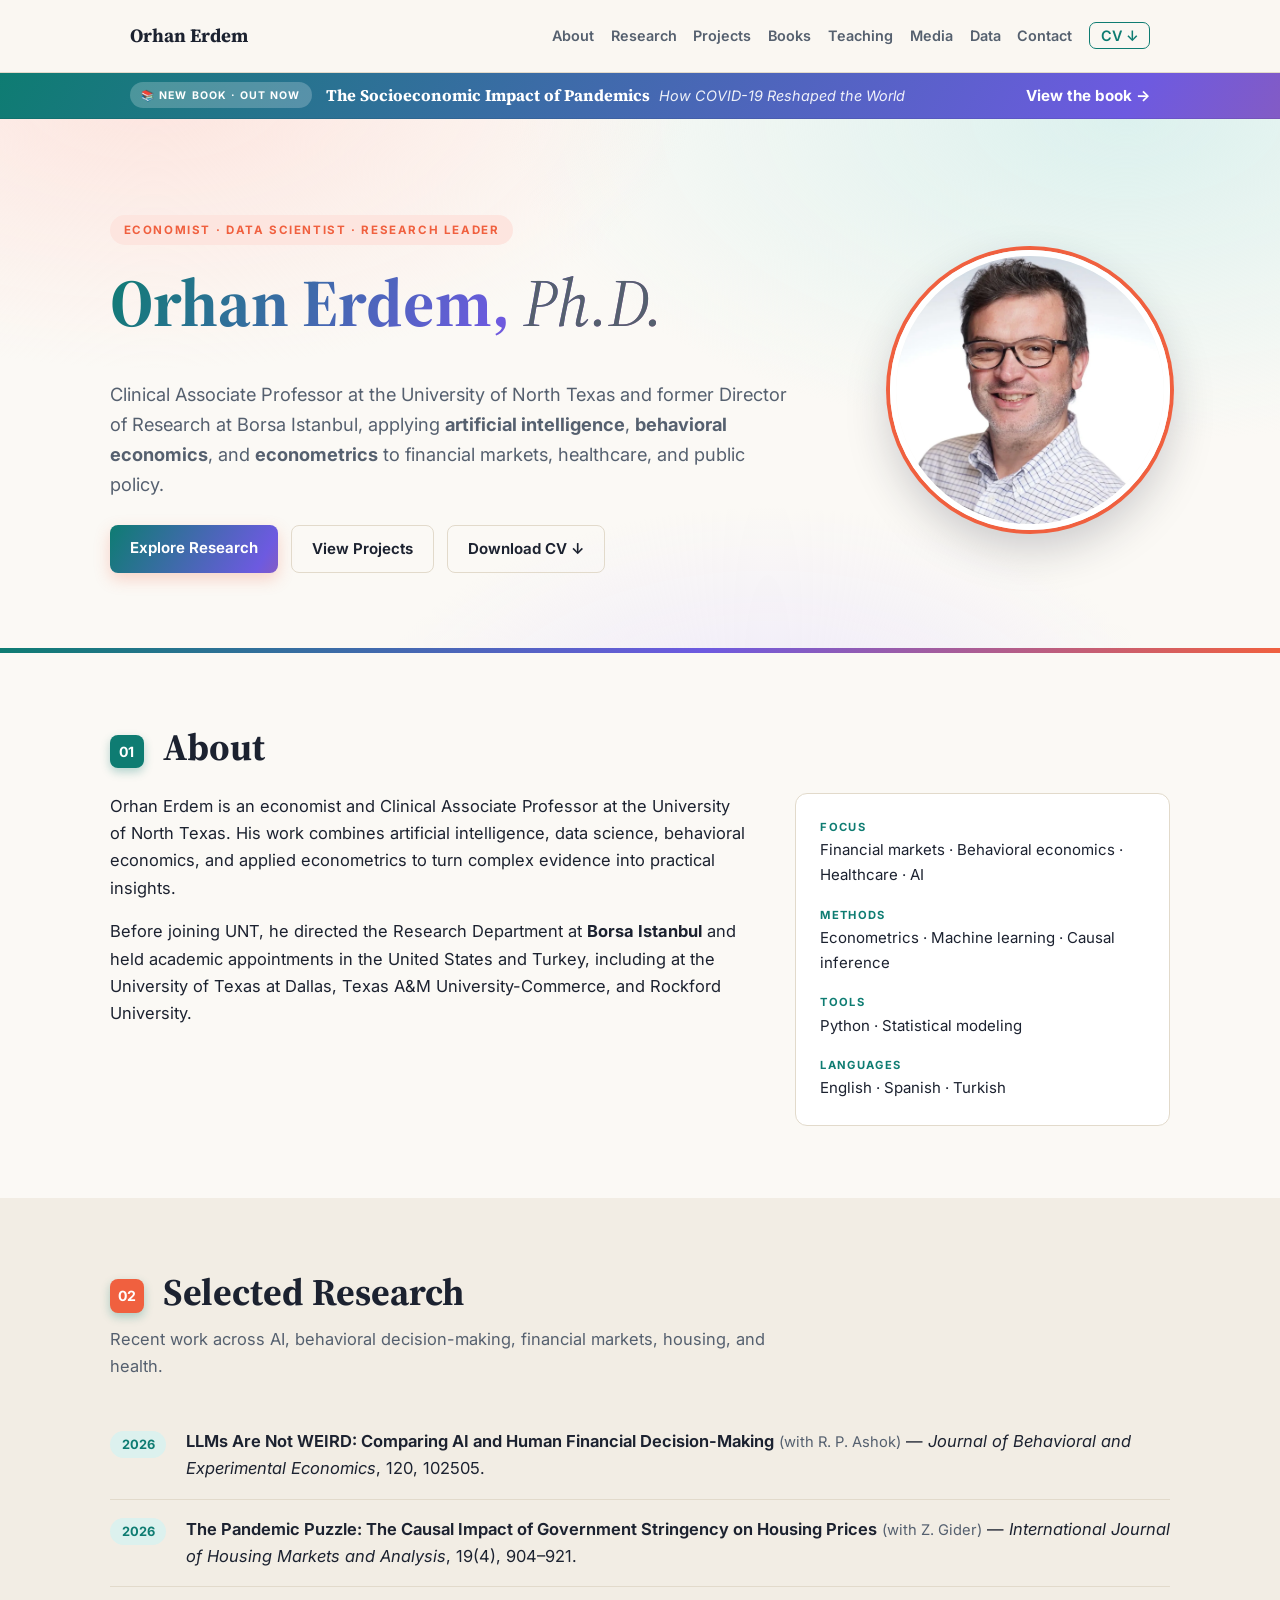
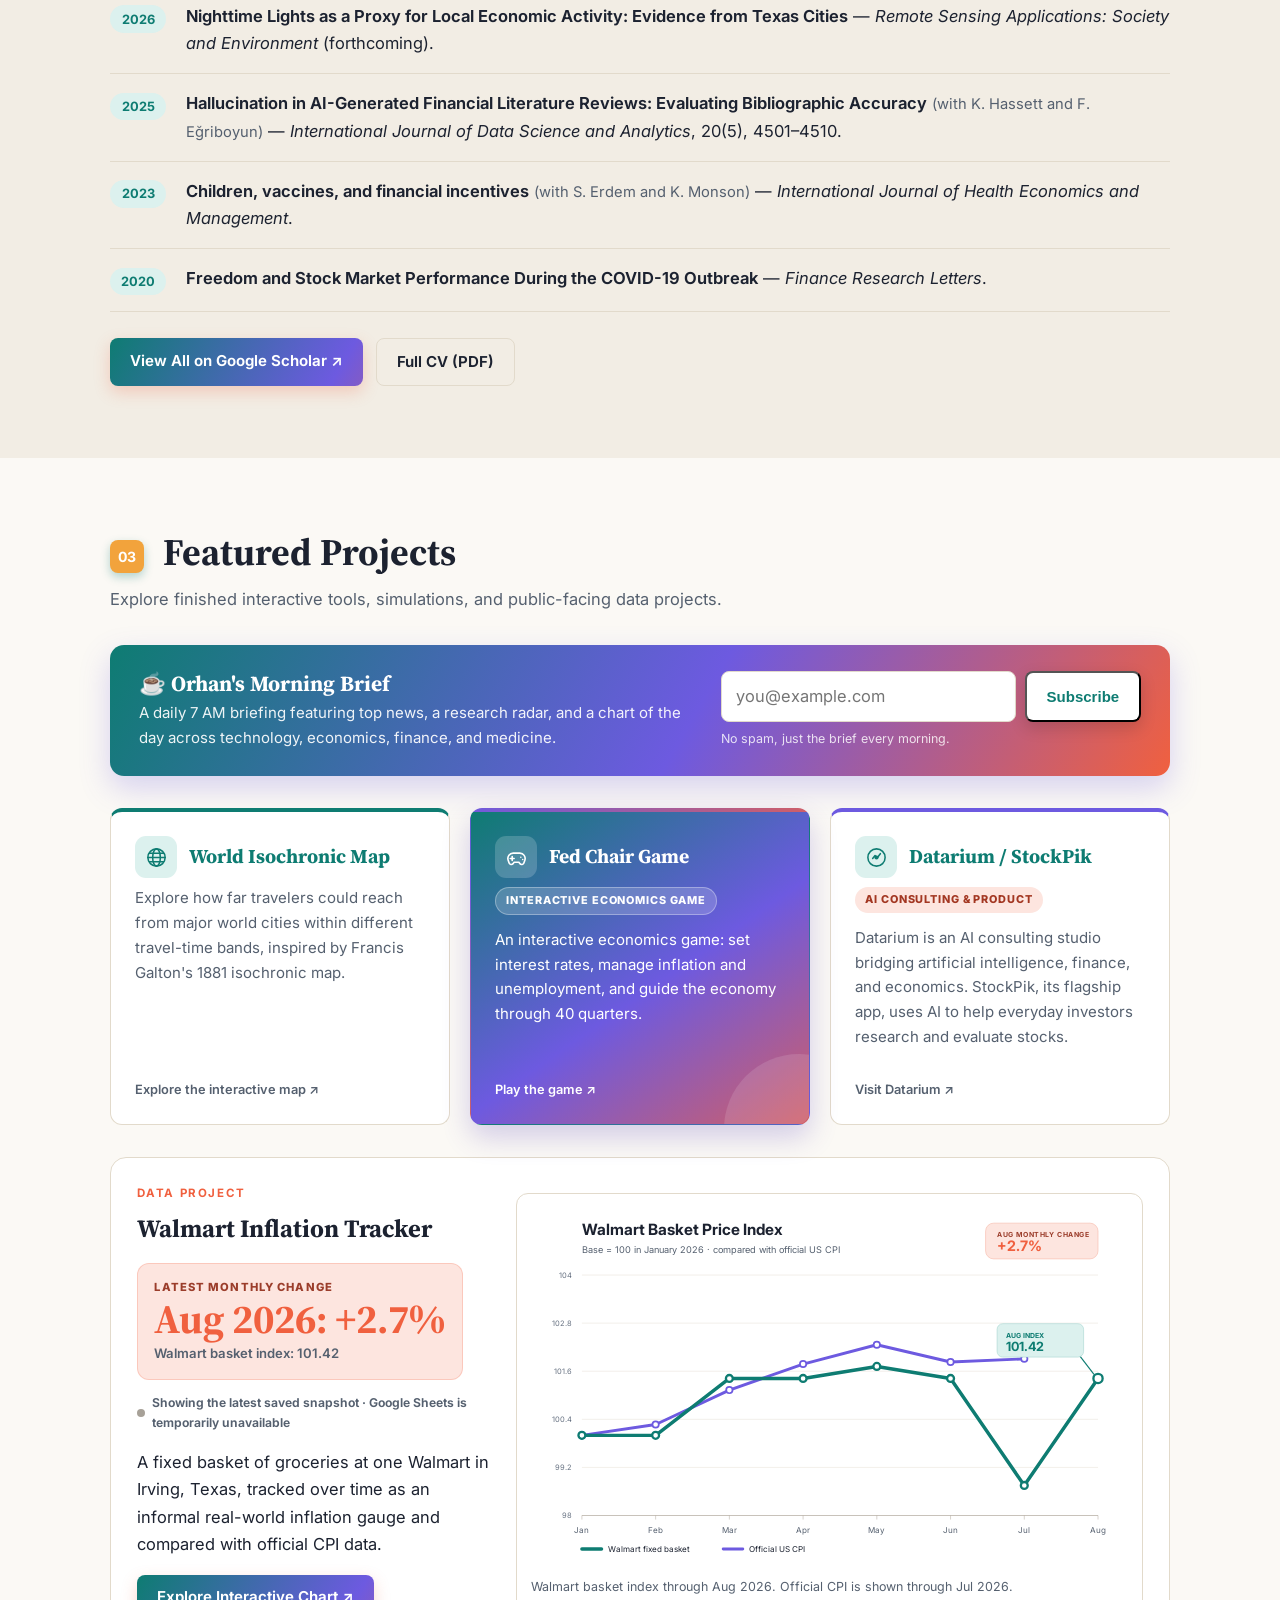
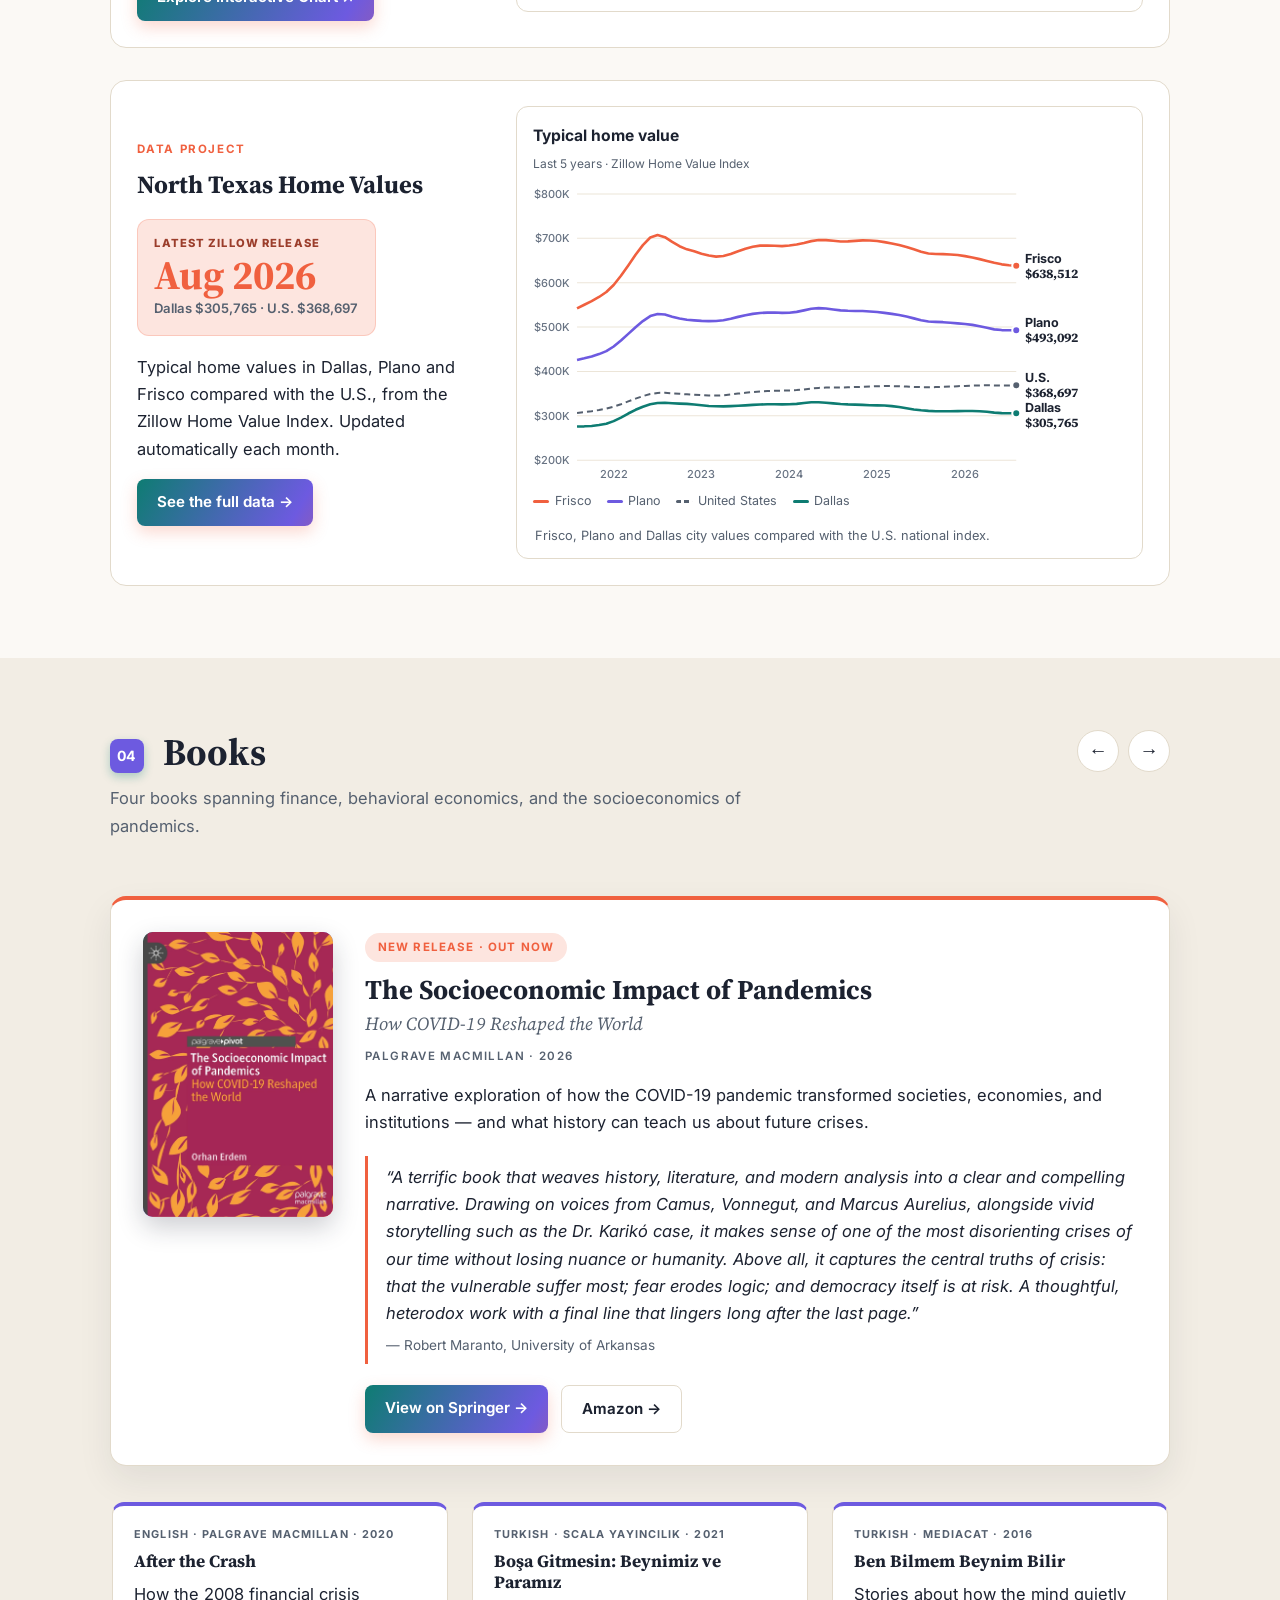
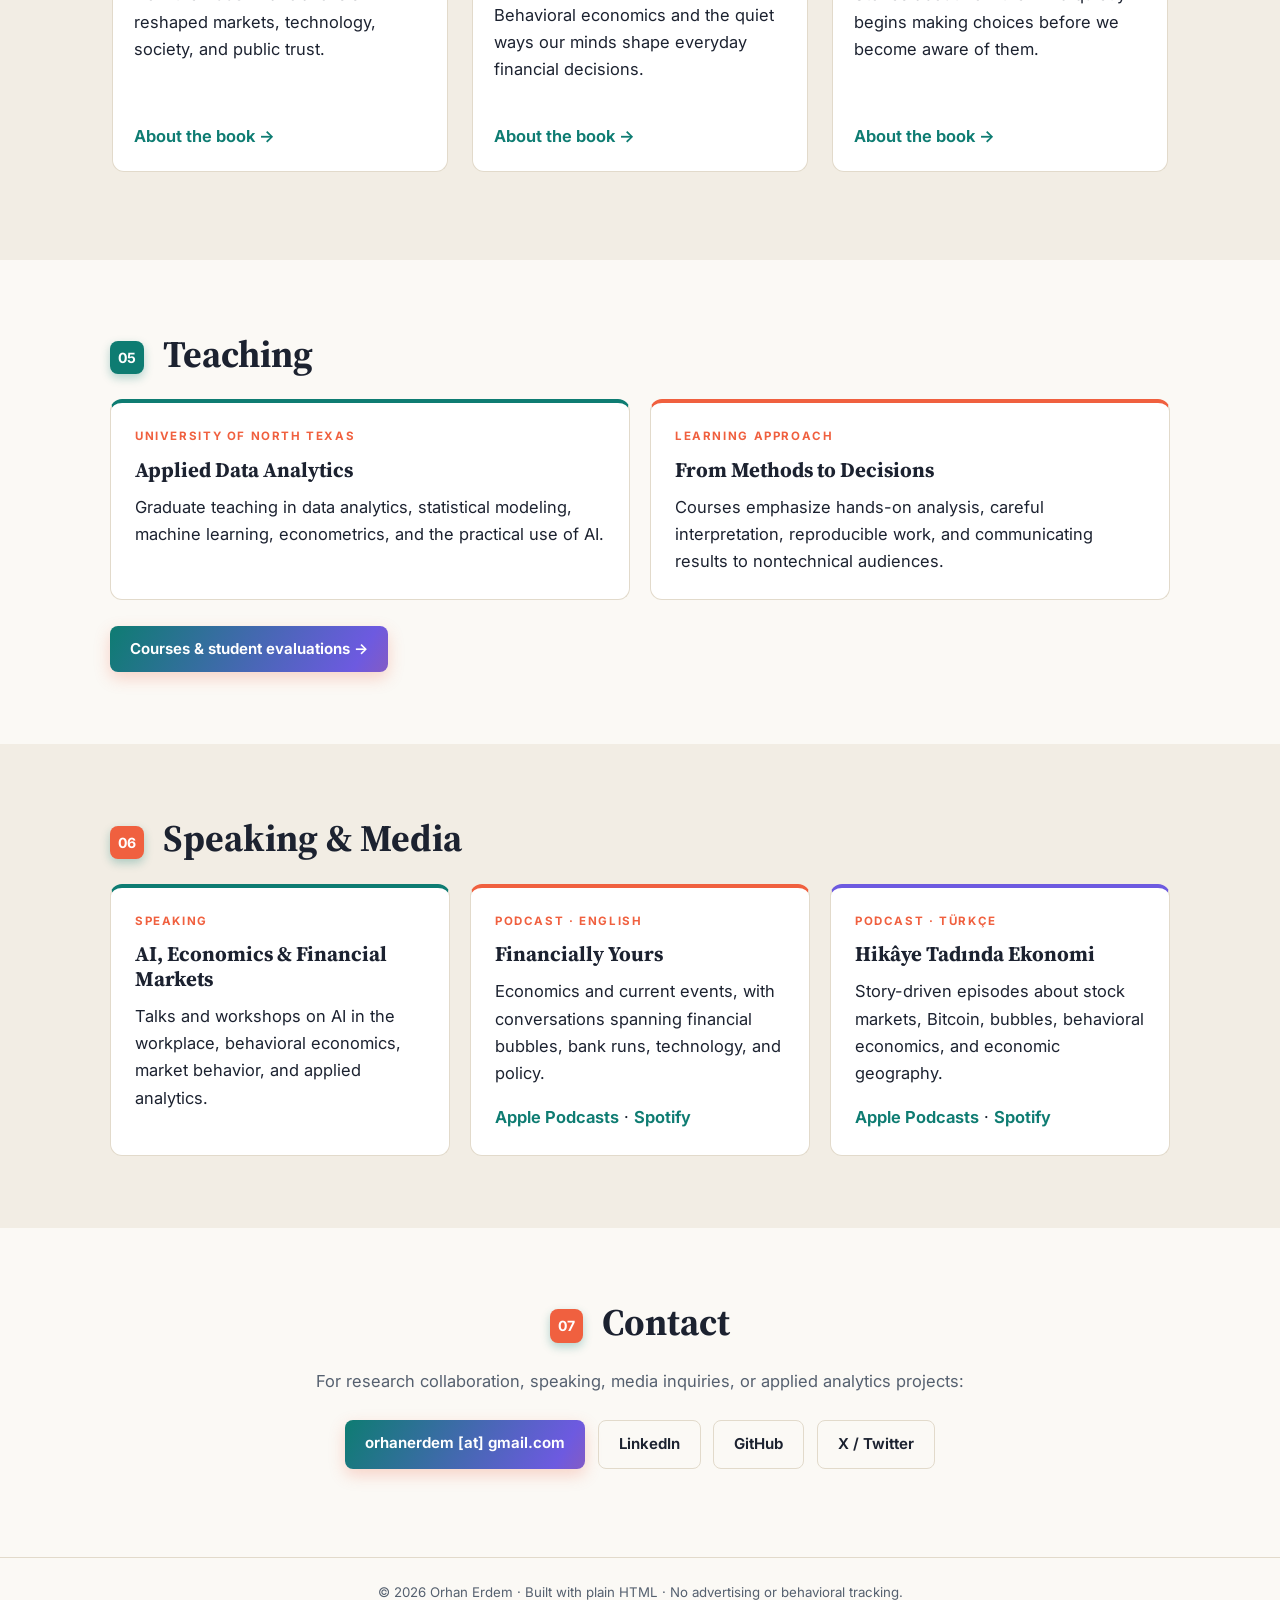
==== commit b449587c: "Add files via upload" ====
--- a/index.html
+++ b/index.html
@@ -13,7 +13,7 @@
 <meta content="website" property="og:type"/>
 <meta content="https://proforhan.github.io/" property="og:url"/>
 <meta content="Orhan Erdem, Ph.D. — Economist, Data Scientist &amp; Research Leader" property="og:title"/>
-<meta content="New book, The Socioeconomic Impact of Pandemics: How COVID-19 Reshaped the World (Palgrave Macmillan, July 2026). Economist and Clinical Associate Professor at the University of North Texas working across AI, behavioral economics, and financial markets." property="og:description"/>
+<meta content="New book, The Socioeconomic Impact of Pandemics: How COVID-19 Reshaped the World (Palgrave Macmillan, 2026), out now. Economist and Clinical Associate Professor at the University of North Texas working across AI, behavioral economics, and financial markets." property="og:description"/>
 <meta content="https://proforhan.github.io/images/og-card.jpg" property="og:image"/>
 <meta content="1200" property="og:image:width"/>
 <meta content="630" property="og:image:height"/>
@@ -23,7 +23,7 @@
 <meta content="summary_large_image" name="twitter:card"/>
 <meta content="@drorhanerdem" name="twitter:site"/>
 <meta content="Orhan Erdem, Ph.D. — Economist, Data Scientist &amp; Research Leader" name="twitter:title"/>
-<meta content="New book, The Socioeconomic Impact of Pandemics: How COVID-19 Reshaped the World (Palgrave Macmillan, July 2026)." name="twitter:description"/>
+<meta content="New book, The Socioeconomic Impact of Pandemics: How COVID-19 Reshaped the World (Palgrave Macmillan, 2026), out now." name="twitter:description"/>
 <meta content="https://proforhan.github.io/images/og-card.jpg" name="twitter:image"/>
 <link href="https://fonts.googleapis.com" rel="preconnect"/>
 <link crossorigin="" href="https://fonts.gstatic.com" rel="preconnect"/>
@@ -94,6 +94,17 @@
   .hp-tip div { display: flex; justify-content: space-between; gap: .8rem; font-variant-numeric: tabular-nums; }
   .hp-tip span::before { content: ""; display: inline-block; width: 8px; height: 8px; border-radius: 50%; background: var(--c); margin-right: .35rem; }
 </style>
+<style>
+  /* Book banner: one short line on phones */
+  @media (max-width: 900px) { .book-banner-sub { display: none; } }
+  @media (max-width: 620px) {
+    .book-banner { flex-wrap: nowrap; gap: .6rem; padding: .5rem 1rem; }
+    .book-banner-flag { font-size: .6rem; padding: .22rem .55rem; letter-spacing: .08em; }
+    .book-banner-text { min-width: 0; flex-wrap: nowrap; }
+    .book-banner-text strong { font-size: .92rem; white-space: nowrap; overflow: hidden; text-overflow: ellipsis; }
+    .book-banner-sub { display: none; }
+  }
+</style>
 </head>
 <body>
 <a class="skip-link" href="#main-content">Skip to main content</a>
@@ -116,7 +127,7 @@
 </header>
 <div class="book-banner-bar">
 <a class="book-banner" href="#books">
-<span class="book-banner-flag">📚 New book · August 2026</span>
+<span class="book-banner-flag">📚 New book · Out now</span>
 <span class="book-banner-text">
 <strong>The Socioeconomic Impact of Pandemics</strong>
 <span class="book-banner-sub">How COVID-19 Reshaped the World</span>
@@ -176,7 +187,7 @@
 </ol>
 <div class="section-actions">
 <a class="btn btn-primary" href="https://scholar.google.com/citations?hl=en&amp;user=_TPS6coAAAAJ" rel="noopener" target="_blank">View All on Google Scholar ↗</a>
-<a class="btn btn-ghost" href="Orhan-Erdem-CV.pdf" rel="noopener" target="_blank">Complete Publication List</a>
+<a class="btn btn-ghost" href="Orhan-Erdem-CV.pdf" rel="noopener" target="_blank">Full CV (PDF)</a>
 </div>
 </div>
 </section>
@@ -417,7 +428,7 @@
 <span class="cover-fallback">Cover<br/>coming soon</span>
 </div>
 <div class="book-hero-body">
-<p class="book-hero-flag">New release · Available August 2026</p>
+<p class="book-hero-flag">New release · Out now</p>
 <h3 class="book-hero-title">The Socioeconomic Impact of Pandemics</h3>
 <p class="book-hero-sub">How COVID-19 Reshaped the World</p>
 <p class="book-hero-meta">Palgrave Macmillan · 2026</p>
